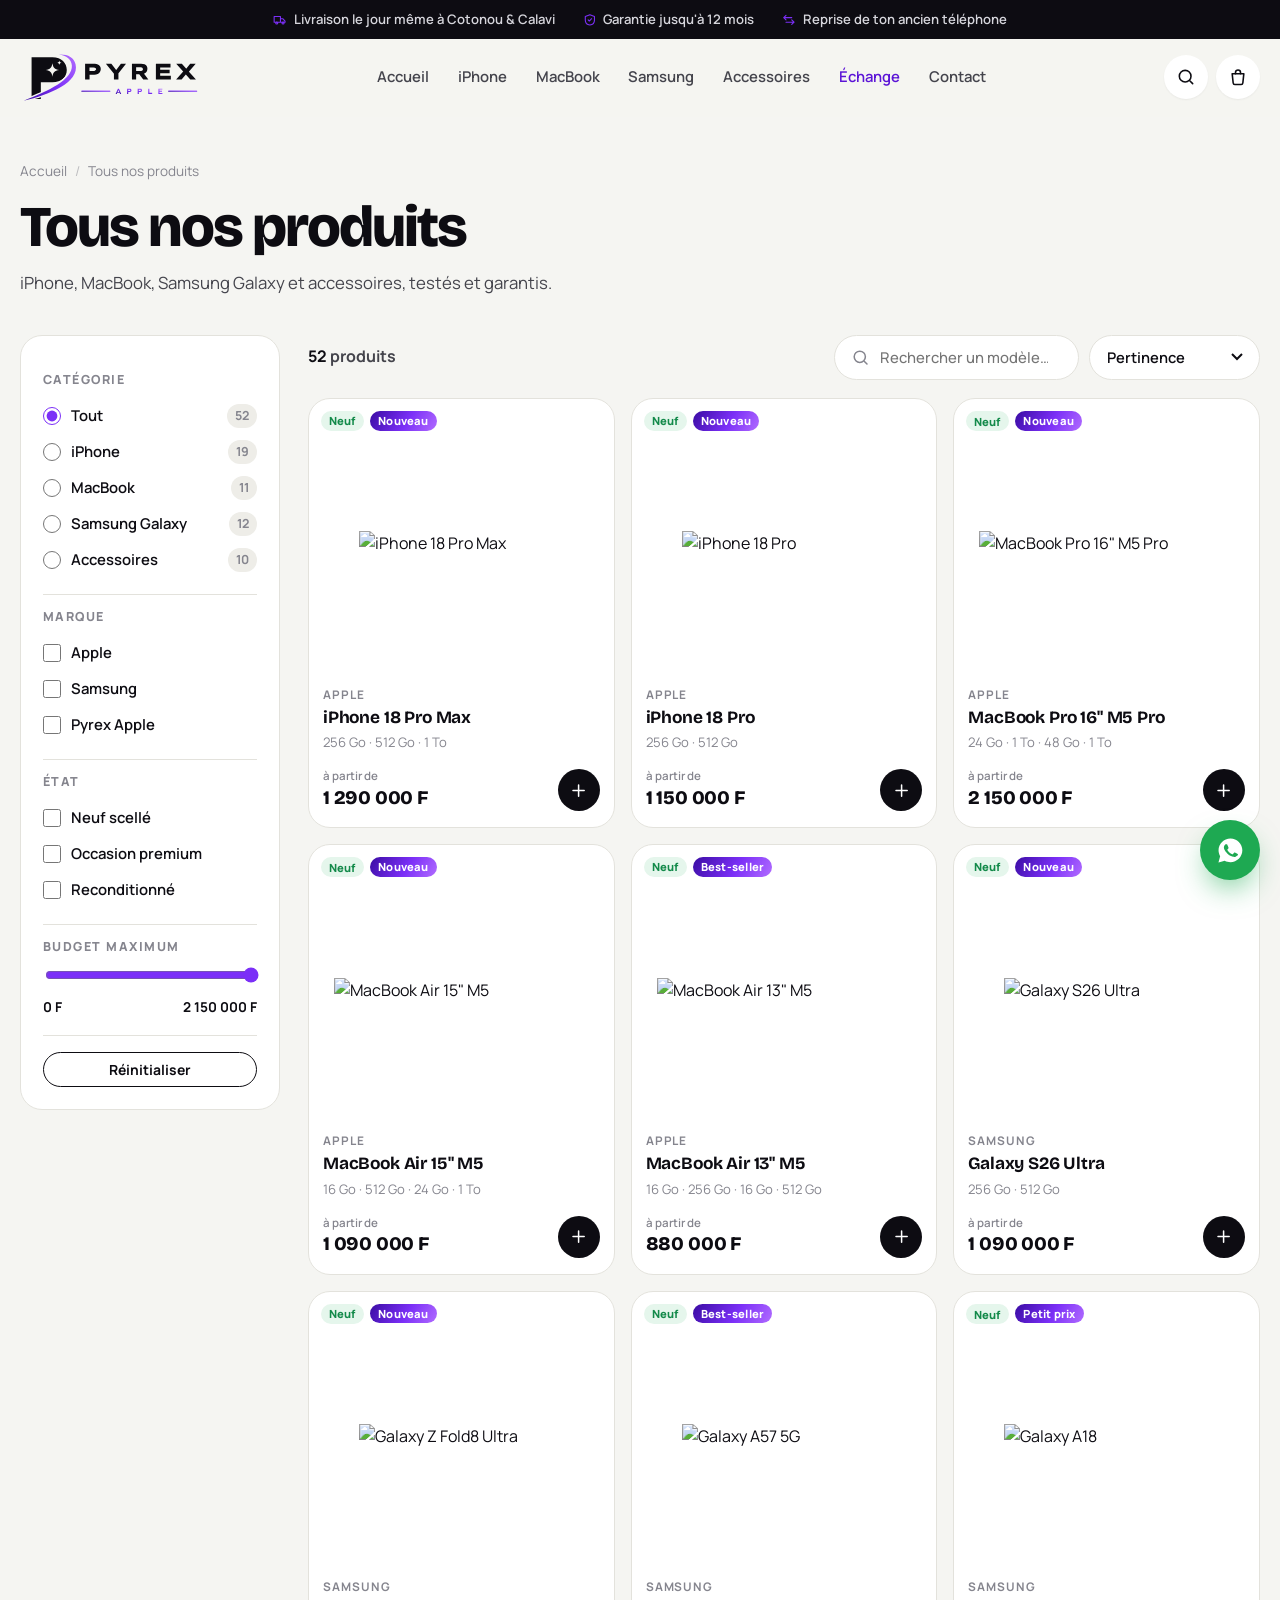
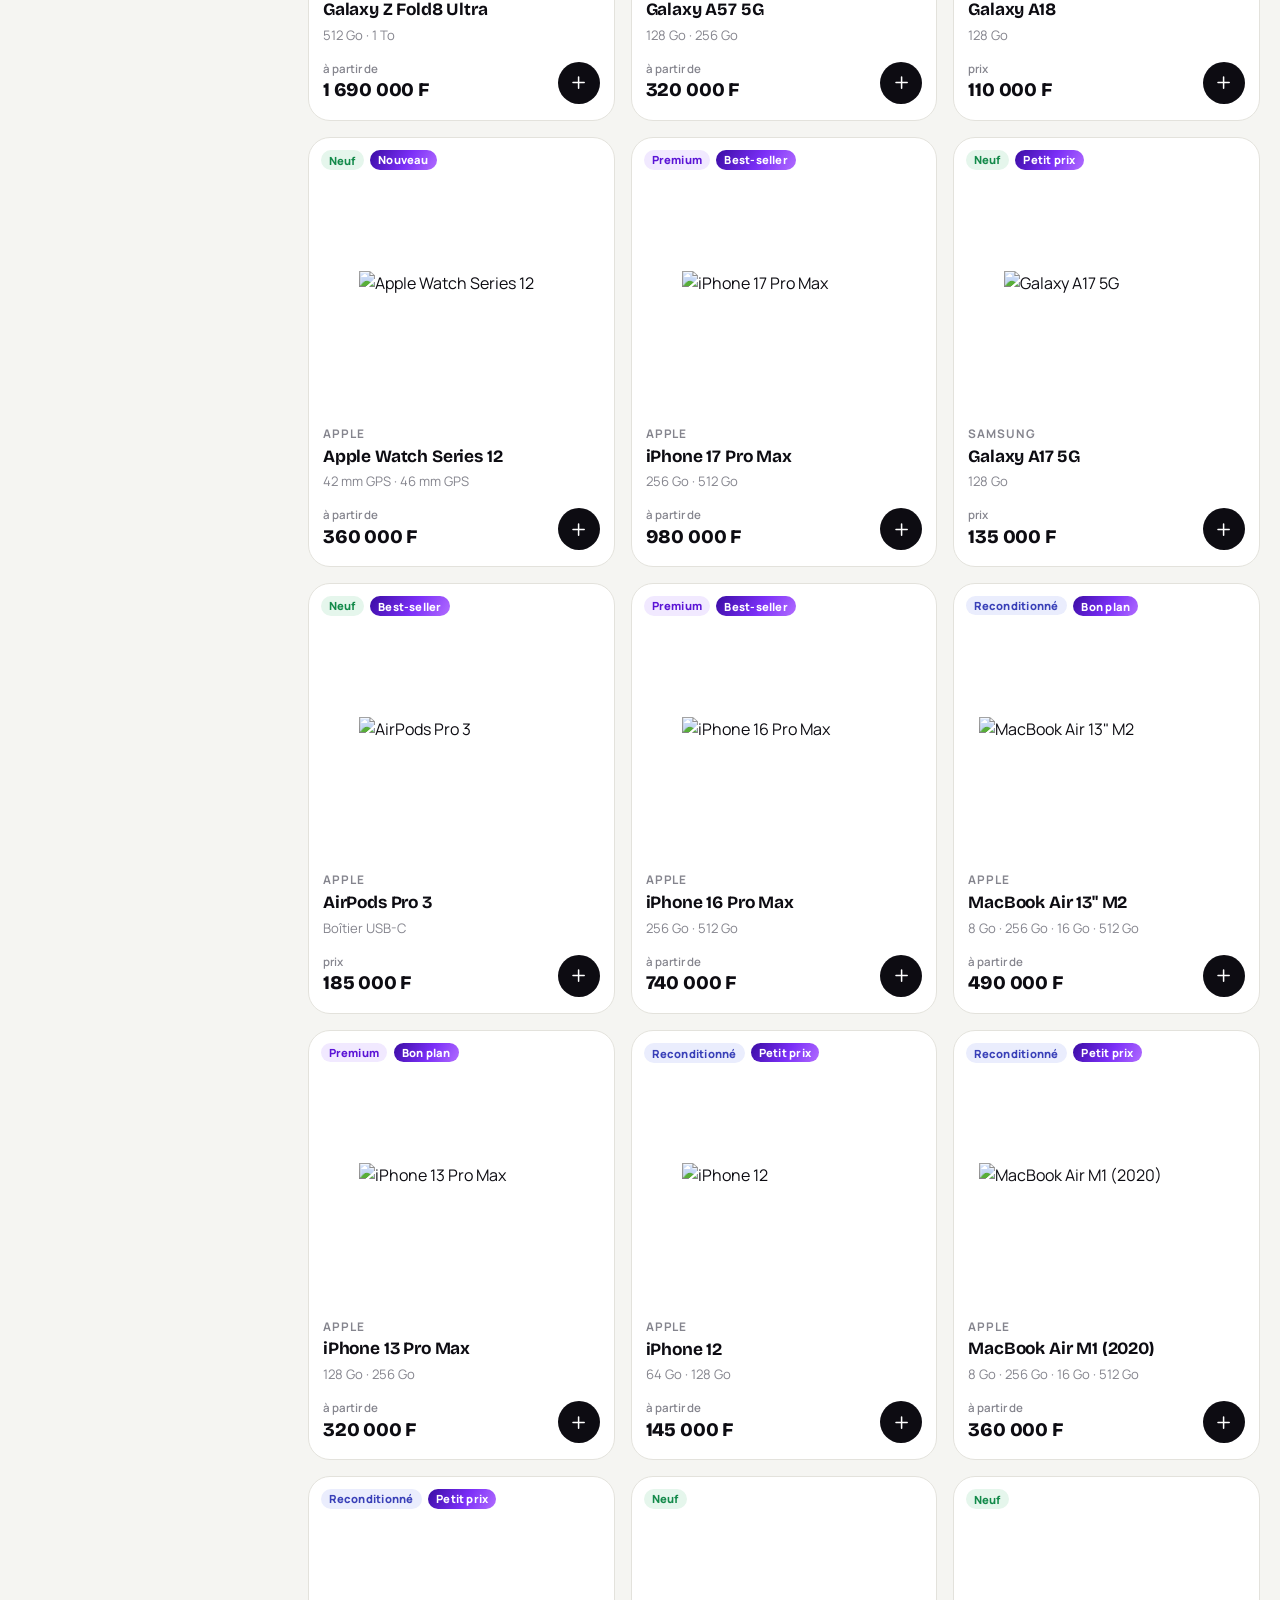
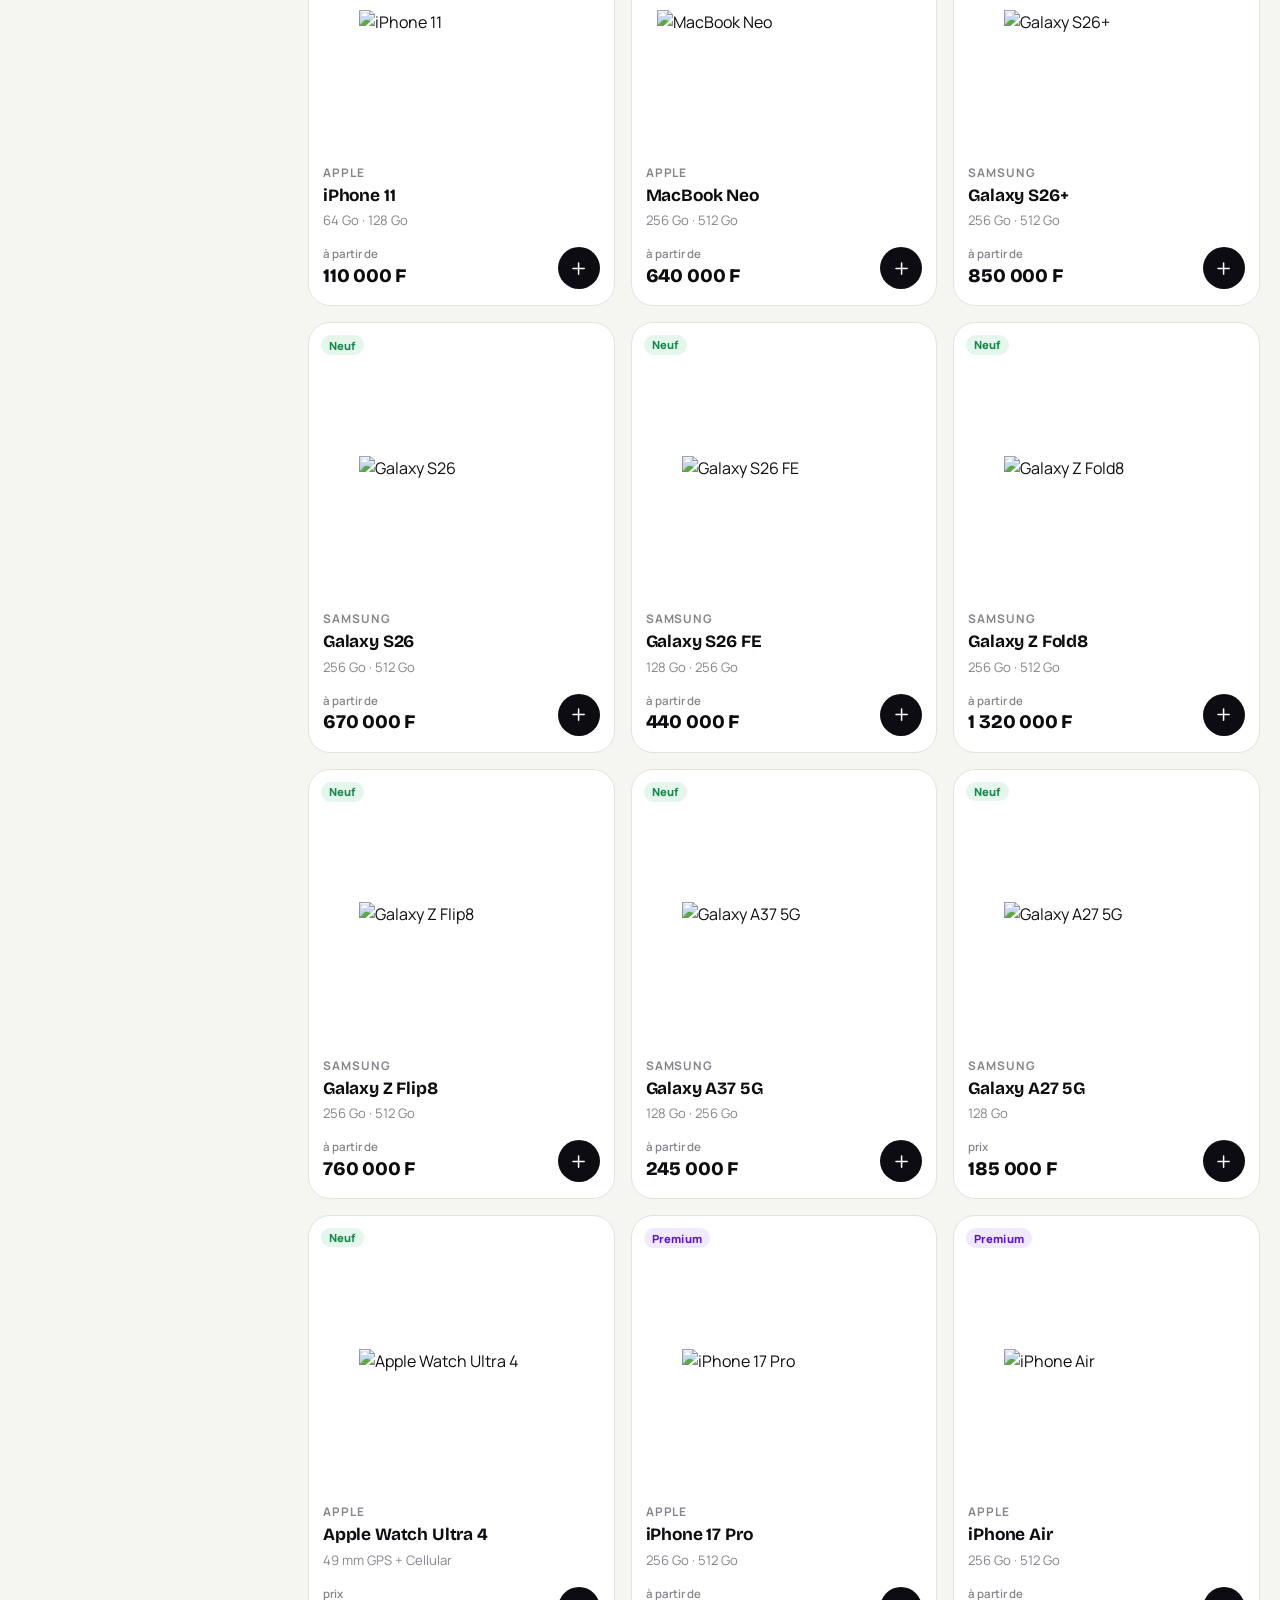
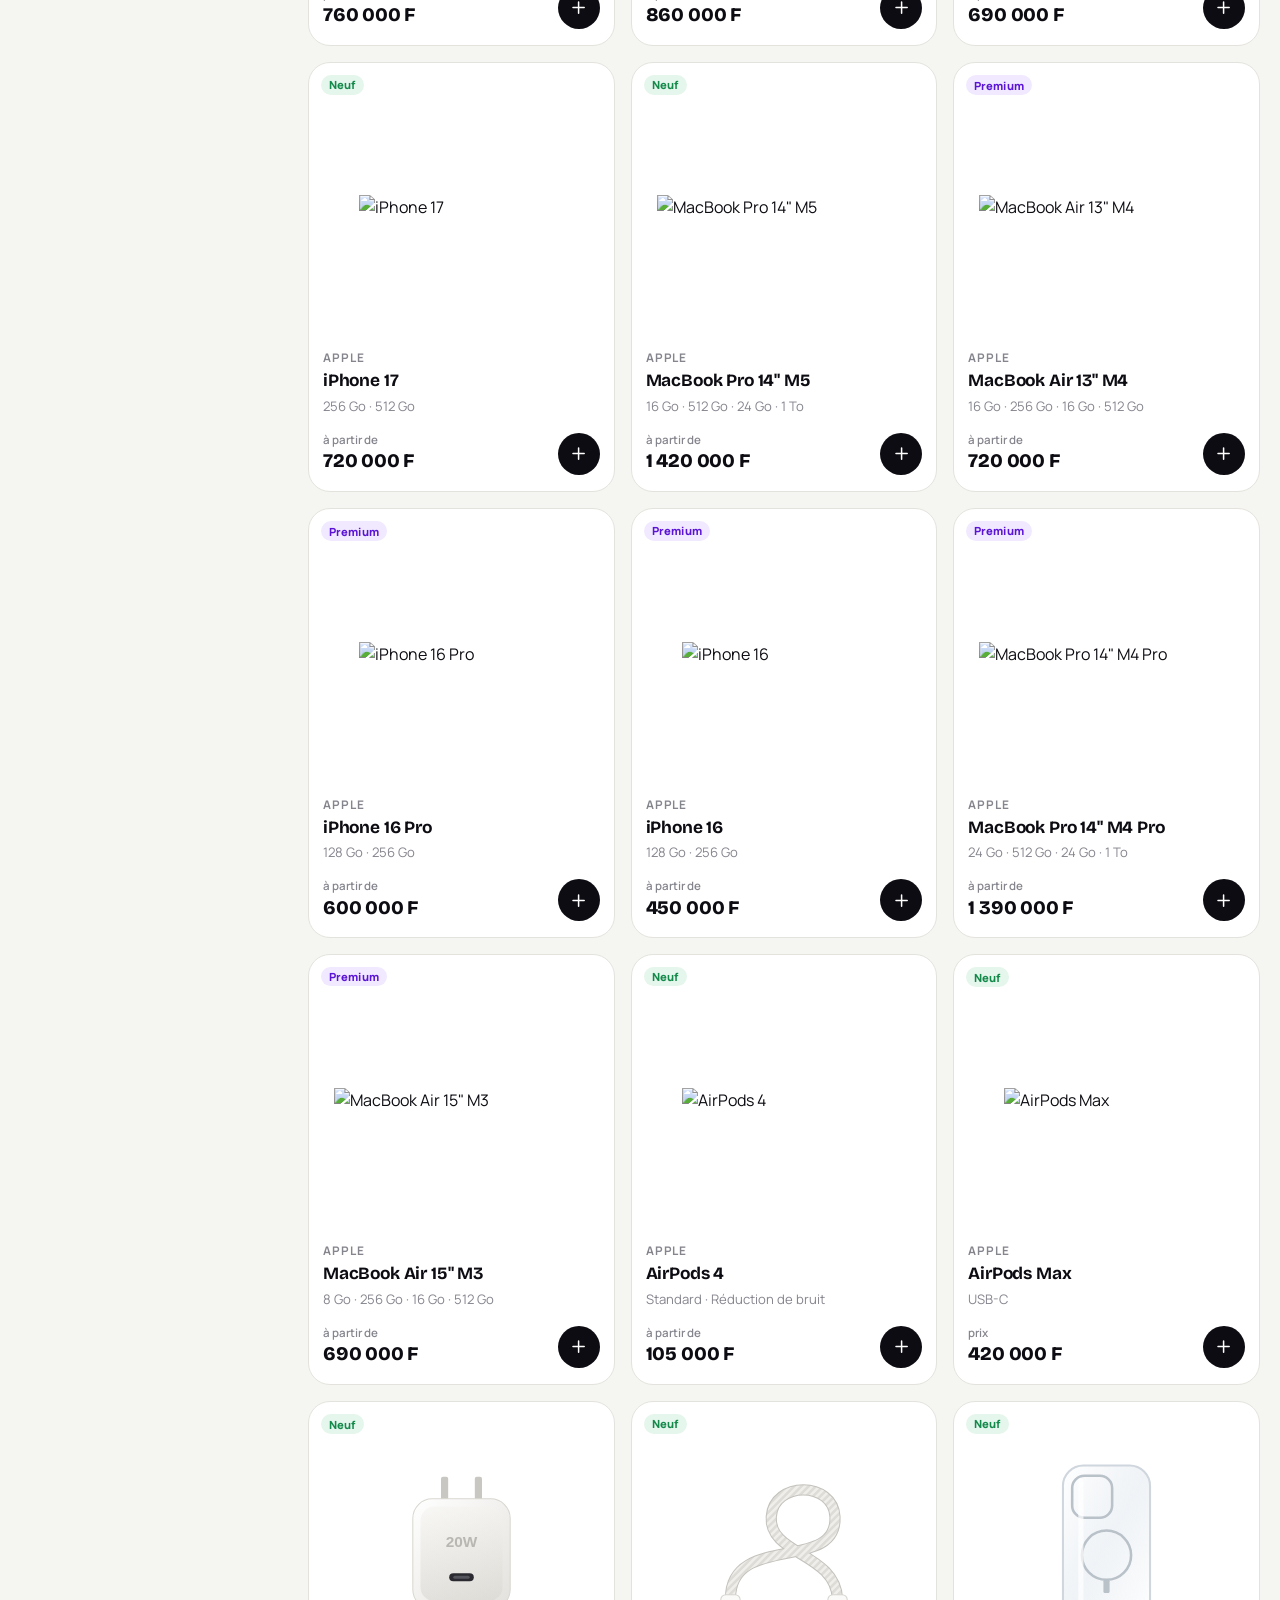
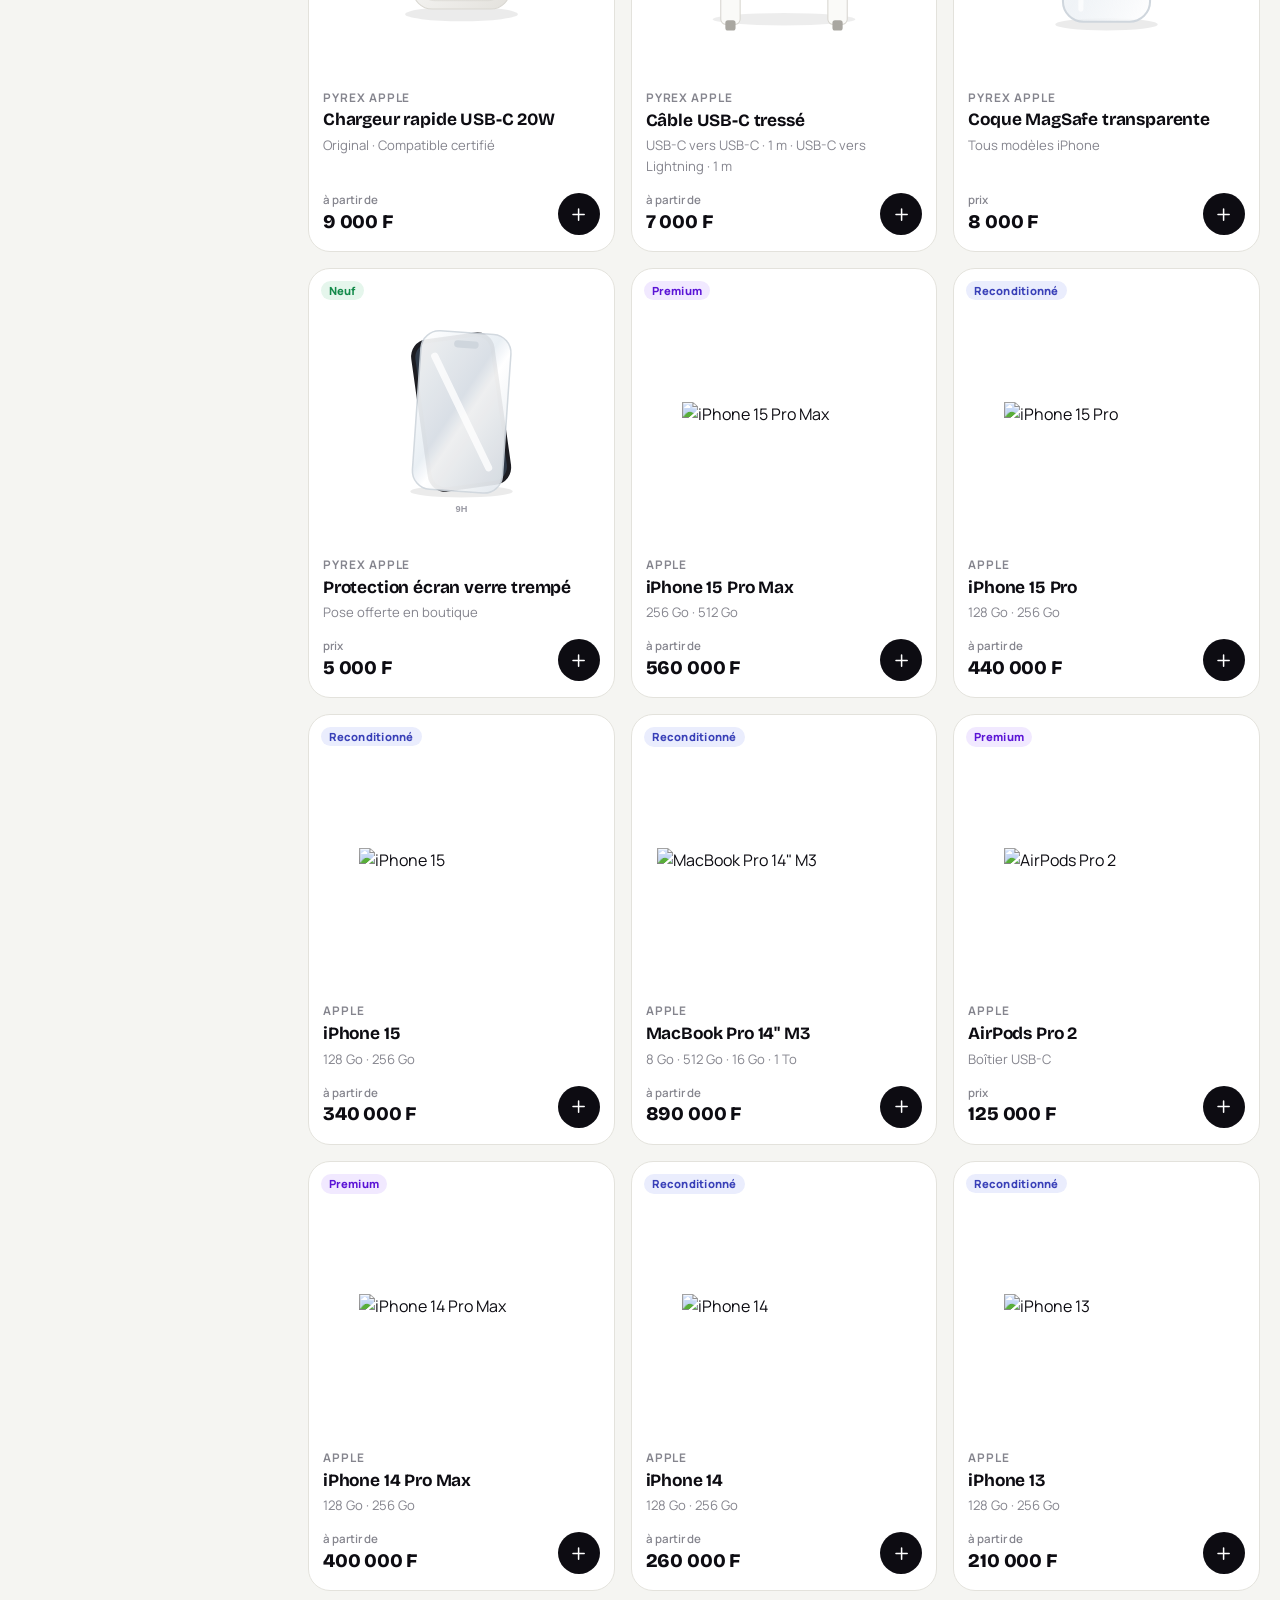
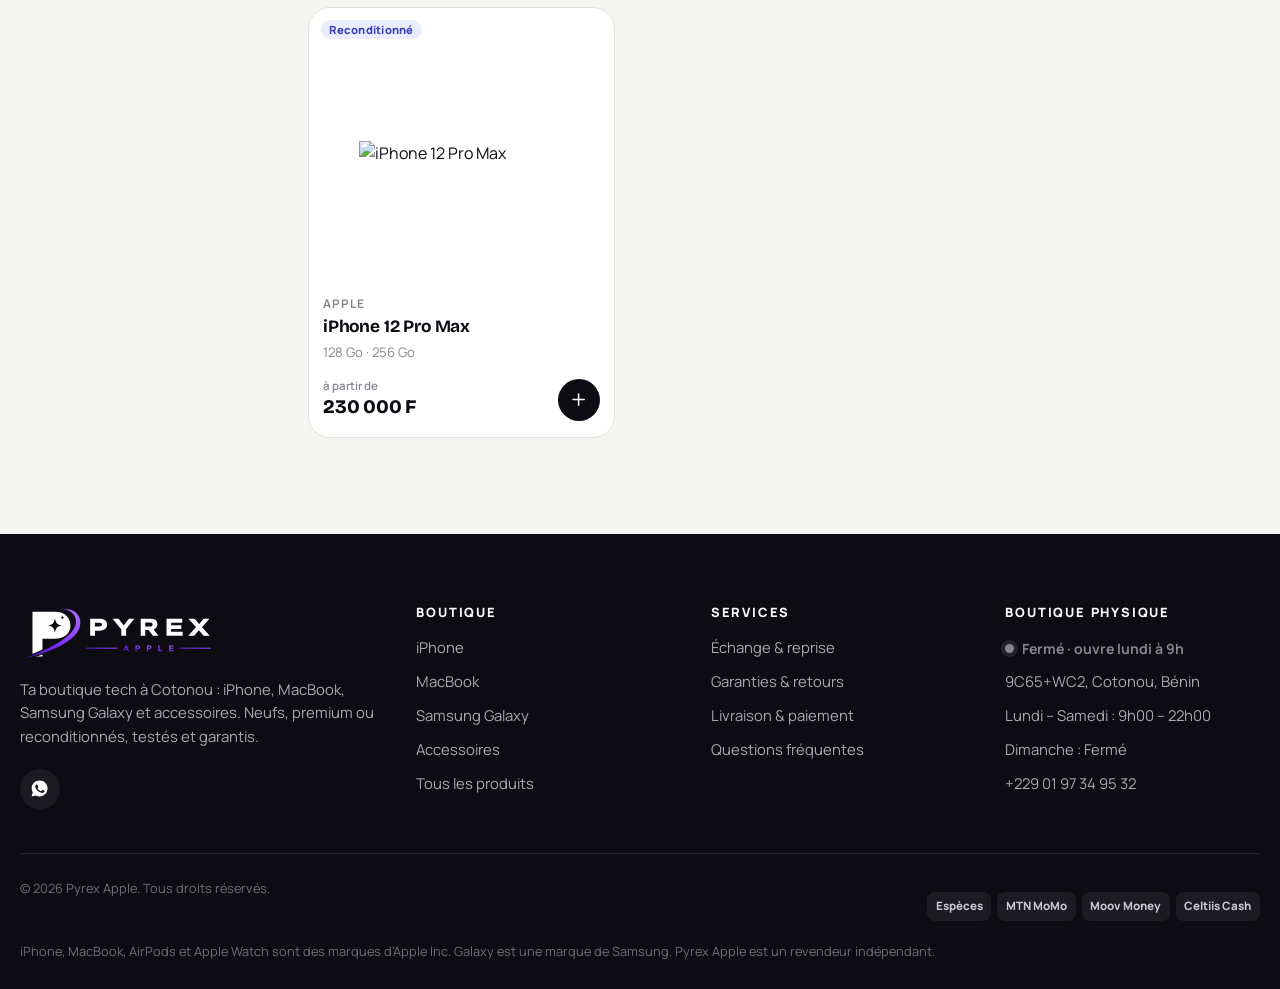
==== boutique.html @ d75cee28 "Boutique Pyrex Apple : site, logo et catalogue" ====
<!DOCTYPE html>
<html lang="fr">
<head>
  <meta charset="UTF-8" />
  <meta name="viewport" content="width=device-width, initial-scale=1.0" />
  <meta name="theme-color" content="#0d0c12" />
  <link rel="icon" href="assets/img/favicon.svg" type="image/svg+xml" />
  <link rel="apple-touch-icon" href="assets/img/apple-touch-icon.png" />
  <link rel="preconnect" href="https://fonts.googleapis.com" />
  <link rel="preconnect" href="https://fonts.gstatic.com" crossorigin />
  <link href="https://fonts.googleapis.com/css2?family=Bricolage+Grotesque:opsz,wght@12..96,600;12..96,700;12..96,800&family=Manrope:wght@400;500;600;700;800&display=swap" rel="stylesheet" />
  <link rel="stylesheet" href="assets/css/style.css" />
  <title>Boutique — Pyrex Apple, Cotonou</title>
  <meta name="description" content="Tous les iPhone, MacBook, Samsung Galaxy et accessoires disponibles chez Pyrex Apple à Cotonou. Prix en FCFA, garantie et livraison le jour même." />
</head>
<body data-page="shop">
  <div id="site-header"></div>

  <main class="container">
    <header class="page-head">
      <nav class="crumbs" aria-label="Fil d'Ariane"><a href="index.html">Accueil</a><span aria-hidden="true">/</span><span id="shopCrumb">Boutique</span></nav>
      <h1 id="shopTitle">Boutique</h1>
      <p id="shopSub"></p>
    </header>

    <div class="shop">
      <aside class="filters" id="filters" aria-label="Filtres">
        <div class="filters__head"><h3>Filtrer</h3><button class="icon-btn" id="filtersClose" aria-label="Fermer les filtres"><svg class="ico" viewBox="0 0 24 24"><use href="#i-close"/></svg></button></div>
        <div class="fgroup"><h4>Catégorie</h4><div id="fCats"></div></div>
        <div class="fgroup"><h4>Marque</h4><div id="fBrands"></div></div>
        <div class="fgroup"><h4>État</h4><div id="fEtats"></div></div>
        <div class="fgroup">
          <h4>Budget maximum</h4>
          <input type="range" id="fPrice" min="0" aria-label="Prix maximum" />
          <div class="range-out"><span>0 F</span><span id="fPriceOut"></span></div>
        </div>
        <div class="fgroup" style="display:grid;gap:8px">
          <button class="btn btn--primary btn--sm filter-toggle" id="filtersApply" type="button">Voir les résultats</button>
          <button class="btn btn--ghost btn--sm" id="fReset" type="button">Réinitialiser</button>
        </div>
      </aside>

      <section>
        <div class="toolbar">
          <span class="toolbar__count" id="shopCount"></span>
          <label class="field-search"><svg class="ico" viewBox="0 0 24 24"><use href="#i-search"/></svg><input type="search" id="shopSearch" placeholder="Rechercher un modèle…" aria-label="Rechercher un modèle"></label>
          <button class="btn btn--ghost btn--sm filter-toggle" id="filterToggle" type="button"><svg class="ico" viewBox="0 0 24 24"><use href="#i-filter"/></svg> Filtres</button>
          <select class="select" id="shopSort" aria-label="Trier">
            <option value="pertinence">Pertinence</option>
            <option value="recent">Plus récents</option>
            <option value="asc">Prix croissant</option>
            <option value="desc">Prix décroissant</option>
          </select>
        </div>
        <div class="grid" id="shopGrid"></div>
        <div class="empty" id="shopEmpty" hidden>
          <h3>Aucun produit ne correspond</h3>
          <p>Ce modèle n'est peut-être pas en ligne, mais on peut le trouver pour toi.</p>
          <a class="btn btn--wa" data-wa="Bonjour Pyrex Apple, je cherche un appareil que je ne trouve pas sur le site :">Demander sur WhatsApp</a>
        </div>
      </section>
    </div>
  </main>

  <div id="site-footer"></div>
  <script src="assets/js/products.js"></script>
  <script src="assets/js/app.js"></script>
</body>
</html>
---- assets/css/style.css ----
/* =============================================================
   PYREX APPLE — Tech Store · Cotonou
   ============================================================= */
:root {
  --bg: #f5f5f2;
  --surface: #ffffff;
  --soft: #eeede8;
  --ink: #0d0c12;
  --ink-2: #44444c;
  --ink-3: #85858e;
  --line: #e3e2dc;
  --accent: #7b2ff7;
  --accent-2: #b16cff;
  --grad: linear-gradient(120deg, #3a0ca3, #7b2ff7 55%, #b16cff);
  --accent-ink: #5b14d6;
  --accent-soft: #f1e9ff;
  --wa: #1ea952;
  --wa-dark: #168a42;
  --ok: #138a4a;
  --radius: 22px;
  --radius-sm: 14px;
  --shadow-sm: 0 1px 2px rgba(11,11,15,.05);
  --shadow: 0 1px 2px rgba(11,11,15,.04), 0 18px 40px -18px rgba(11,11,15,.18);
  --font-display: "Bricolage Grotesque", system-ui, sans-serif;
  --font-body: "Manrope", system-ui, sans-serif;
  --ease: cubic-bezier(.2,.7,.2,1);
  --header-h: 76px;
}

*, *::before, *::after { box-sizing: border-box; }
[hidden] { display: none !important; }
.trade > *, .cart > *, .shop > *, .product > *, .visit > *, .faq > *, .form-grid > * { min-width: 0; }
select { max-width: 100%; }
html { scroll-behavior: smooth; scroll-padding-top: calc(var(--header-h) + 20px); -webkit-text-size-adjust: 100%; }
body {
  margin: 0; font-family: var(--font-body); font-size: 16px; line-height: 1.6;
  color: var(--ink); background: var(--bg); -webkit-font-smoothing: antialiased; overflow-x: hidden;
}
body.no-scroll { overflow: hidden; }
img { max-width: 100%; display: block; }
a { color: inherit; }
button { font: inherit; color: inherit; }
h1, h2, h3, h4 { font-family: var(--font-display); line-height: 1.06; margin: 0; letter-spacing: -.025em; }
h1 { font-weight: 800; }
h2 { font-size: clamp(1.9rem, 3.8vw, 2.9rem); font-weight: 800; }
h3 { font-size: 1.15rem; font-weight: 700; letter-spacing: -.01em; }
p { margin: 0; }
:focus-visible { outline: 2.5px solid var(--accent); outline-offset: 3px; border-radius: 6px; }

.container { width: min(1240px, 100% - 32px); margin-inline: auto; }
.ico { width: 1.2em; height: 1.2em; flex-shrink: 0; }
.sr-only { position: absolute; width: 1px; height: 1px; overflow: hidden; clip: rect(0 0 0 0); white-space: nowrap; }
.muted { color: var(--ink-3); }

/* ---------------- Boutons ---------------- */
.btn {
  display: inline-flex; align-items: center; justify-content: center; gap: .55em;
  padding: .95em 1.45em; border-radius: 999px; border: 1.5px solid transparent;
  font: 700 .95rem/1.1 var(--font-body); text-decoration: none; cursor: pointer; text-align: center;
  transition: transform .2s var(--ease), background .2s, color .2s, border-color .2s, box-shadow .2s;
}
.btn:hover { transform: translateY(-2px); }
.btn:active { transform: none; }
.btn--primary { background: var(--ink); color: #fff; }
.btn--primary:hover { background: var(--accent); box-shadow: 0 12px 26px -10px rgba(123,47,247,.7); }
.btn--accent { background: var(--accent); color: #fff; }
.btn--accent:hover { background: var(--accent-ink); box-shadow: 0 12px 26px -10px rgba(123,47,247,.7); }
.btn--ghost { border-color: var(--ink); background: transparent; }
.btn--ghost:hover { background: var(--ink); color: #fff; }
.btn--light { background: #fff; color: var(--ink); }
.btn--light:hover { background: var(--accent); color: #fff; }
.btn--wa { background: var(--wa); color: #fff; }
.btn--wa:hover { background: var(--wa-dark); box-shadow: 0 12px 26px -10px rgba(30,169,82,.6); }
.btn--sm { padding: .65em 1.05em; font-size: .87rem; }
.btn--lg { padding: 1.1em 1.8em; font-size: 1rem; }
.btn--block { width: 100%; }
.link-arrow { display: inline-flex; align-items: center; gap: .4em; font-weight: 700; text-decoration: none; color: var(--ink); }
.link-arrow .ico { transition: transform .25s var(--ease); }
.link-arrow:hover { color: var(--accent); }
.link-arrow:hover .ico { transform: translateX(4px); }

/* ---------------- Barre d'annonce ---------------- */
.topbar { background: var(--ink); color: #d6d6dc; font-size: .82rem; font-weight: 600; }
.topbar__inner { display: flex; justify-content: center; gap: 28px; padding: 9px 0; }
.topbar span { display: inline-flex; align-items: center; gap: 7px; white-space: nowrap; }
.topbar .ico { color: var(--accent); width: 1.05em; height: 1.05em; }

/* ---------------- Header ---------------- */
.header {
  position: sticky; top: 0; z-index: 80; background: rgba(245,245,242,.86);
  backdrop-filter: saturate(1.6) blur(16px); -webkit-backdrop-filter: saturate(1.6) blur(16px);
  border-bottom: 1px solid transparent; transition: border-color .3s, background .3s;
}
.header.is-scrolled { border-color: var(--line); background: rgba(245,245,242,.94); }
.header__inner { display: flex; align-items: center; gap: 24px; height: var(--header-h); }
.header__logo img { height: 50px; width: auto; }
.nav { display: flex; gap: 2px; margin-inline: auto; }
.nav a {
  padding: .55em .9em; border-radius: 999px; text-decoration: none;
  font-weight: 600; font-size: .93rem; color: var(--ink-2); transition: background .2s, color .2s; white-space: nowrap;
}
.nav a:hover { background: rgba(11,11,15,.06); color: var(--ink); }
.nav a.is-active { color: var(--ink); background: var(--surface); box-shadow: var(--shadow-sm); }
.nav a.nav__cta { color: var(--accent-ink); }
.header__actions { display: flex; align-items: center; gap: 8px; }
.icon-btn {
  position: relative; width: 44px; height: 44px; border-radius: 50%; border: 0; display: grid; place-items: center;
  background: var(--surface); cursor: pointer; text-decoration: none; transition: background .2s, color .2s; box-shadow: var(--shadow-sm);
}
.icon-btn:hover { background: var(--ink); color: #fff; }
.icon-btn .ico { width: 1.25em; height: 1.25em; }
.cart-count {
  position: absolute; top: -3px; right: -3px; min-width: 20px; height: 20px; padding: 0 5px; border-radius: 10px;
  background: var(--accent); color: #fff; font: 800 .72rem/20px var(--font-body); text-align: center;
  transform: scale(0); transition: transform .3s var(--ease);
}
.cart-count.has-items { transform: scale(1); }
.cart-count.bump { animation: bump .4s var(--ease); }
@keyframes bump { 50% { transform: scale(1.35); } }
.burger { display: none; }

/* Recherche */
.searchbar { overflow: hidden; max-height: 0; transition: max-height .35s var(--ease); border-top: 1px solid transparent; }
.searchbar.is-open { max-height: 120px; border-color: var(--line); }
.searchbar form { display: flex; gap: 10px; padding: 14px 0; }
.searchbar input {
  flex: 1; border: 1.5px solid var(--line); border-radius: 999px; padding: .85em 1.3em; font: 500 1rem var(--font-body);
  background: var(--surface); outline: 0;
}
.searchbar input:focus { border-color: var(--ink); }

/* ---------------- Sections ---------------- */
.section { padding: 92px 0; }
.section--tight { padding: 64px 0; }
.section--white { background: var(--surface); }
.section--soft { background: var(--soft); }
.section--dark { background: var(--ink); color: #fff; }
.section__head { display: flex; justify-content: space-between; align-items: flex-end; gap: 24px; margin-bottom: 34px; flex-wrap: wrap; }
.section__sub { color: var(--ink-3); max-width: 32em; margin-top: 12px; }
.kicker {
  display: inline-flex; align-items: center; gap: 8px; font-weight: 800; font-size: .76rem; text-transform: uppercase;
  letter-spacing: .16em; color: var(--accent-ink); margin-bottom: 14px;
}
.kicker::before { content: ""; width: 18px; height: 2px; background: currentColor; border-radius: 2px; }
.section--dark .kicker { color: var(--accent); }

/* ---------------- Hero accueil ---------------- */
.hero { padding: 36px 0 24px; }
.hero__panel {
  position: relative; display: grid; grid-template-columns: 1fr 1.05fr; gap: 20px; align-items: center;
  background: var(--surface); border-radius: 36px; padding: 64px 56px; overflow: hidden; border: 1px solid var(--line);
}
.hero__panel::before {
  content: ""; position: absolute; width: 620px; height: 620px; right: -140px; top: -160px; border-radius: 50%;
  background: radial-gradient(circle, rgba(123,47,247,.16), rgba(123,47,247,0) 65%); pointer-events: none;
}
.hero__badge {
  display: inline-flex; align-items: center; gap: 9px; padding: .45em 1em .45em .5em; border-radius: 999px;
  background: var(--bg); border: 1px solid var(--line); font-size: .84rem; font-weight: 600; color: var(--ink-2);
}
.hero__badge b { background: var(--ink); color: #fff; padding: .25em .7em; border-radius: 999px; font-size: .74rem; letter-spacing: .04em; }
.hero h1 { margin-top: 22px; font-size: clamp(2.5rem, 5.6vw, 4.6rem); letter-spacing: -.04em; }
.hero h1 em { font-style: normal; color: var(--accent); }
.hero__lead { margin-top: 20px; font-size: 1.1rem; color: var(--ink-2); max-width: 31em; }
.hero__actions { display: flex; flex-wrap: wrap; gap: 12px; margin-top: 30px; }
.hero__proof { display: flex; gap: 26px; flex-wrap: wrap; margin-top: 38px; padding-top: 26px; border-top: 1px solid var(--line); }
.hero__proof div { display: flex; align-items: center; gap: 10px; font-size: .9rem; font-weight: 600; color: var(--ink-2); }
.hero__proof .ico { color: var(--accent); width: 1.4em; height: 1.4em; }

.hero__stage { position: relative; height: 470px; }
.hero__stage img { position: absolute; mix-blend-mode: multiply; transition: transform .8s var(--ease); }
.hero__stage .h-mac { width: 78%; left: 0; bottom: 6%; }
.hero__stage .h-iph { width: 34%; right: 6%; bottom: 4%; animation: float 6s ease-in-out infinite; }
.hero__stage .h-sam { width: 44%; right: 24%; top: -2%; mix-blend-mode: normal; animation: float 7s ease-in-out -2s infinite; }
@keyframes float { 50% { transform: translateY(-12px); } }
.hero__tag {
  position: absolute; z-index: 2; background: var(--surface); border-radius: 16px; padding: 12px 16px;
  box-shadow: var(--shadow); font-size: .82rem; font-weight: 600; color: var(--ink-3); line-height: 1.35;
}
.hero__tag strong { display: block; font: 800 1.1rem/1.2 var(--font-display); color: var(--ink); }
.hero__tag--a { left: 2%; top: 8%; }
.hero__tag--b { right: 0; top: 46%; }
.hero__tag--b strong { color: var(--accent-ink); }

/* Logos marques */
.brands { display: flex; justify-content: center; gap: 12px; flex-wrap: wrap; padding: 28px 0 8px; }
.brands span {
  padding: .6em 1.2em; border-radius: 999px; border: 1px solid var(--line); background: var(--surface);
  font-weight: 700; font-size: .88rem; color: var(--ink-2); display: inline-flex; gap: 8px; align-items: center;
}
.brands .ico { color: var(--accent); }

/* ---------------- Catégories ---------------- */
.cats { display: grid; grid-template-columns: repeat(4, 1fr); gap: 16px; }
.cat {
  position: relative; display: flex; flex-direction: column; justify-content: space-between; min-height: 330px;
  background: var(--surface); border-radius: var(--radius); padding: 26px; text-decoration: none; overflow: hidden;
  border: 1px solid var(--line); transition: transform .35s var(--ease), box-shadow .35s var(--ease);
}
.cat:hover { transform: translateY(-6px); box-shadow: var(--shadow); }
.cat h3 { font-size: 1.45rem; }
.cat p { color: var(--ink-3); font-size: .9rem; margin-top: 4px; }
.cat__img { position: absolute; left: 50%; bottom: 58px; transform: translateX(-50%); width: 72%; mix-blend-mode: multiply; transition: transform .5s var(--ease); }
.cat:hover .cat__img { transform: translateX(-50%) scale(1.06); }
.cat__img--wide { width: 92%; bottom: 70px; }
.cat__go { position: relative; display: flex; justify-content: space-between; align-items: center; font-weight: 700; font-size: .9rem; }
.cat__go span:last-child {
  width: 40px; height: 40px; border-radius: 50%; background: var(--ink); color: #fff; display: grid; place-items: center;
  transition: background .25s, transform .35s var(--ease);
}
.cat:hover .cat__go span:last-child { background: var(--accent); transform: rotate(-45deg); }

/* ---------------- Cartes produit ---------------- */
.grid { display: grid; grid-template-columns: repeat(auto-fill, minmax(232px, 1fr)); gap: 16px; }
.grid--4 { grid-template-columns: repeat(4, 1fr); }
.pcard {
  position: relative; display: flex; flex-direction: column; background: var(--surface); border-radius: var(--radius);
  border: 1px solid var(--line); padding: 14px 14px 16px; text-decoration: none; overflow: hidden;
  transition: transform .3s var(--ease), box-shadow .3s var(--ease), border-color .3s;
  animation: cardIn .5s var(--ease) both;
}
@keyframes cardIn { from { opacity: 0; transform: translateY(12px); } }
.pcard:hover { transform: translateY(-5px); box-shadow: var(--shadow); border-color: transparent; }
.pcard__media { position: relative; aspect-ratio: 1 / .95; display: grid; place-items: center; border-radius: var(--radius-sm); background: #fff; overflow: hidden; }
.pcard__media img { width: 74%; max-height: 88%; object-fit: contain; mix-blend-mode: multiply; transition: transform .5s var(--ease); }
.pcard__media img.is-wide { width: 92%; }
.pcard:hover .pcard__media img { transform: scale(1.06); }
.pcard__tags { position: absolute; top: 12px; left: 12px; display: flex; gap: 6px; flex-wrap: wrap; z-index: 1; }
.pcard__brand { font-size: .74rem; font-weight: 700; color: var(--ink-3); text-transform: uppercase; letter-spacing: .08em; margin-top: 10px; }
.pcard__name { font: 700 1.08rem/1.25 var(--font-display); margin-top: 2px; }
.pcard__meta { font-size: .82rem; color: var(--ink-3); margin-top: 4px; }
.pcard__foot { display: flex; align-items: flex-end; justify-content: space-between; gap: 8px; margin-top: auto; padding-top: 14px; }
.pcard__price small { display: block; font-size: .72rem; color: var(--ink-3); font-weight: 600; }
.pcard__price strong { font: 800 1.2rem/1.1 var(--font-display); letter-spacing: -.01em; }
.pcard__add {
  width: 42px; height: 42px; border-radius: 50%; border: 0; display: grid; place-items: center; cursor: pointer;
  background: var(--ink); color: #fff; transition: background .2s, transform .3s var(--ease); flex-shrink: 0;
}
.pcard__add:hover { background: var(--accent); transform: scale(1.08); }
.pcard__add.is-done { background: var(--ok); }

.badge {
  display: inline-flex; align-items: center; padding: .38em .72em; border-radius: 999px;
  font: 800 .7rem/1 var(--font-body); letter-spacing: .02em; background: var(--soft); color: var(--ink-2); white-space: nowrap;
}
.badge--neuf { background: #e5f6ec; color: var(--ok); }
.badge--premium { background: var(--accent-soft); color: var(--accent-ink); }
.badge--reco { background: #eaedfd; color: #3940b8; }
.badge--hot { background: var(--ink); color: #fff; }

/* Carrousel horizontal */
.rail { display: grid; grid-auto-flow: column; grid-auto-columns: minmax(250px, 1fr); gap: 16px; overflow-x: auto; scroll-snap-type: x mandatory; padding-bottom: 8px; scrollbar-width: none; }
.rail::-webkit-scrollbar { display: none; }
.rail > * { scroll-snap-align: start; }
.rail-nav { display: flex; gap: 8px; }

/* ---------------- Bannière échange ---------------- */
.trade-banner {
  position: relative; display: grid; grid-template-columns: 1.1fr .9fr; gap: 40px; align-items: center;
  background: var(--ink); color: #fff; border-radius: 36px; padding: 64px 56px; overflow: hidden;
}
.trade-banner::after {
  content: ""; position: absolute; right: -120px; bottom: -200px; width: 560px; height: 560px; border-radius: 50%;
  background: radial-gradient(circle, rgba(123,47,247,.45), rgba(123,47,247,0) 65%);
}
.trade-banner h2 { font-size: clamp(2rem, 4.2vw, 3.2rem); }
.trade-banner p { color: #b9b9c2; margin-top: 16px; font-size: 1.05rem; max-width: 30em; }
.trade-banner .btn { margin-top: 28px; }
.trade-flow { position: relative; z-index: 1; display: grid; gap: 12px; }
.trade-flow__item {
  display: flex; align-items: center; gap: 16px; background: rgba(255,255,255,.06); border: 1px solid rgba(255,255,255,.1);
  border-radius: 18px; padding: 14px 18px; backdrop-filter: blur(6px);
}
.trade-flow__item img { width: 54px; height: 54px; object-fit: contain; background: #fff; border-radius: 12px; padding: 4px; }
.trade-flow__item small { display: block; color: #9a9aa4; font-size: .78rem; font-weight: 600; }
.trade-flow__item strong { font-family: var(--font-display); font-size: 1.08rem; }
.trade-flow__item em { margin-left: auto; font-style: normal; font: 800 1.1rem var(--font-display); color: var(--accent); white-space: nowrap; }
.trade-flow__arrow { text-align: center; color: var(--accent); font-size: 1.3rem; line-height: 1; }

/* ---------------- Engagements ---------------- */
.perks { display: grid; grid-template-columns: repeat(4, 1fr); gap: 16px; }
.perk { background: var(--surface); border: 1px solid var(--line); border-radius: var(--radius); padding: 28px 24px; }
.perk__ico { width: 54px; height: 54px; border-radius: 16px; display: grid; place-items: center; background: var(--accent-soft); color: var(--accent); margin-bottom: 18px; }
.perk__ico .ico { width: 1.5em; height: 1.5em; }
.perk p { color: var(--ink-2); font-size: .93rem; margin-top: 8px; }

/* Étapes */
.steps { display: grid; grid-template-columns: repeat(3, 1fr); gap: 16px; counter-reset: s; }
.step { position: relative; padding: 30px 26px; border-radius: var(--radius); background: rgba(255,255,255,.05); border: 1px solid rgba(255,255,255,.1); }
.step::before {
  counter-increment: s; content: "0" counter(s); display: block; font: 800 2.6rem/1 var(--font-display);
  color: var(--accent); margin-bottom: 18px; letter-spacing: -.04em;
}
.step p { color: #a8a8b2; margin-top: 8px; font-size: .94rem; }

/* ---------------- FAQ ---------------- */
.faq { display: grid; grid-template-columns: .8fr 1.2fr; gap: 56px; align-items: start; }
.accordion { display: grid; gap: 10px; }
.accordion details { background: var(--surface); border-radius: 18px; border: 1px solid var(--line); padding: 0 22px; transition: box-shadow .3s; }
.accordion details[open] { box-shadow: var(--shadow); border-color: transparent; }
.accordion summary {
  list-style: none; cursor: pointer; padding: 20px 0; font-weight: 700; font-size: 1rem;
  display: flex; justify-content: space-between; gap: 16px; align-items: center;
}
.accordion summary::-webkit-details-marker { display: none; }
.accordion summary::after { content: "+"; font: 400 1.7rem/1 var(--font-display); color: var(--accent); transition: transform .3s var(--ease); flex-shrink: 0; }
.accordion details[open] summary::after { transform: rotate(45deg); }
.accordion details p { padding-bottom: 20px; color: var(--ink-2); }

/* ---------------- Bloc contact ---------------- */
.visit { display: grid; grid-template-columns: 1fr 1.25fr; gap: 16px; }
.visit__card { background: var(--surface); border: 1px solid var(--line); border-radius: 28px; padding: 36px; display: flex; flex-direction: column; }
.info-list { list-style: none; padding: 0; margin: 26px 0; display: grid; gap: 18px; }
.info-list li { display: flex; gap: 14px; }
.info-list .ico { color: var(--accent); margin-top: 2px; width: 1.35em; height: 1.35em; }
.info-list small { display: block; font-size: .8rem; color: var(--ink-3); font-weight: 600; }
.info-list strong, .info-list a { font-weight: 700; font-size: 1.02rem; text-decoration: none; }
.hours { width: 100%; border-collapse: collapse; font-size: .95rem; }
.hours td { padding: 4px 0; }
.hours td:last-child { text-align: right; font-weight: 700; }
.visit__actions { display: flex; gap: 10px; flex-wrap: wrap; margin-top: auto; }
.visit__map { border-radius: 28px; overflow: hidden; min-height: 400px; border: 1px solid var(--line); background: #e9e7e1; }
.visit__map iframe { width: 100%; height: 100%; min-height: 400px; border: 0; display: block; }
.status { display: inline-flex; align-items: center; gap: 8px; font-weight: 700; font-size: .88rem; }
.status::before { content: ""; width: 9px; height: 9px; border-radius: 50%; background: var(--wa); box-shadow: 0 0 0 4px rgba(30,169,82,.18); }
.status.is-closed { color: var(--ink-3); }
.status.is-closed::before { background: var(--ink-3); box-shadow: 0 0 0 4px rgba(133,133,142,.18); }

/* ---------------- Page header (pages internes) ---------------- */
.page-head { padding: 44px 0 10px; }
.crumbs { display: flex; gap: 8px; flex-wrap: wrap; font-size: .85rem; color: var(--ink-3); margin-bottom: 14px; }
.crumbs a { text-decoration: none; }
.crumbs a:hover { color: var(--ink); }
.crumbs span[aria-hidden] { opacity: .5; }
.page-head h1 { font-size: clamp(2.2rem, 4.6vw, 3.6rem); letter-spacing: -.035em; }
.page-head p { color: var(--ink-2); margin-top: 12px; max-width: 40em; font-size: 1.05rem; }

/* ---------------- Boutique ---------------- */
.shop { display: grid; grid-template-columns: 260px 1fr; gap: 28px; align-items: start; padding: 28px 0 96px; }
.filters { position: sticky; top: calc(var(--header-h) + 16px); background: var(--surface); border: 1px solid var(--line); border-radius: var(--radius); padding: 22px; }
.filters__head { display: none; }
.fgroup { padding: 16px 0; border-bottom: 1px solid var(--line); }
.fgroup:first-of-type { padding-top: 0; }
.fgroup:last-of-type { border-bottom: 0; padding-bottom: 0; }
.fgroup h4 { font: 800 .78rem/1 var(--font-body); text-transform: uppercase; letter-spacing: .12em; color: var(--ink-3); margin-bottom: 12px; }
.opt { display: flex; align-items: center; gap: 10px; padding: 6px 0; cursor: pointer; font-weight: 600; font-size: .93rem; }
.opt input { width: 18px; height: 18px; accent-color: var(--accent); margin: 0; }
.opt em { margin-left: auto; font-style: normal; font-size: .78rem; color: var(--ink-3); font-weight: 700; background: var(--soft); padding: 2px 8px; border-radius: 999px; }
.range-out { display: flex; justify-content: space-between; font-size: .85rem; font-weight: 700; margin-top: 6px; }
input[type="range"] { width: 100%; accent-color: var(--accent); }
.toolbar { display: flex; gap: 10px; align-items: center; flex-wrap: wrap; margin-bottom: 18px; }
.toolbar__count { font-weight: 700; color: var(--ink-2); margin-right: auto; }
.toolbar__count b { color: var(--ink); }
.field-search {
  display: flex; align-items: center; gap: 10px; background: var(--surface); border: 1.5px solid var(--line);
  border-radius: 999px; padding: 0 16px; color: var(--ink-3); min-width: 240px; transition: border-color .2s;
}
.field-search:focus-within { border-color: var(--ink); }
.field-search input { border: 0; outline: 0; background: none; font: 500 .93rem var(--font-body); padding: .78em 0; width: 100%; color: var(--ink); }
.select {
  appearance: none; -webkit-appearance: none;
  background: var(--surface) url("data:image/svg+xml,%3Csvg xmlns='http://www.w3.org/2000/svg' width='12' height='8'%3E%3Cpath d='M1 1l5 5 5-5' fill='none' stroke='%230d0c12' stroke-width='2'/%3E%3C/svg%3E") no-repeat right 16px center;
  border: 1.5px solid var(--line); border-radius: 999px; padding: .78em 2.6em .78em 1.15em;
  font: 600 .92rem var(--font-body); color: var(--ink); cursor: pointer; max-width: 100%;
}
.select:focus { outline: 0; border-color: var(--ink); }
.filter-toggle { display: none; }
.empty { text-align: center; padding: 64px 20px; background: var(--surface); border-radius: var(--radius); border: 1px dashed var(--line); }
.empty h3 { margin-bottom: 8px; }
.empty p { color: var(--ink-3); margin-bottom: 18px; }
.chipbar { display: flex; gap: 8px; flex-wrap: wrap; margin-bottom: 16px; }
.chip {
  border: 1.5px solid var(--line); background: var(--surface); color: var(--ink-2); padding: .5em 1em; border-radius: 999px;
  font: 700 .86rem/1 var(--font-body); cursor: pointer; transition: all .2s; text-decoration: none;
}
.chip:hover { border-color: var(--ink); color: var(--ink); }
.chip.is-active { background: var(--ink); color: #fff; border-color: var(--ink); }

/* ---------------- Fiche produit ---------------- */
.product { display: grid; grid-template-columns: 1.08fr .92fr; gap: 48px; align-items: start; padding: 24px 0 72px; }
.gallery { position: sticky; top: calc(var(--header-h) + 16px); }
.gallery__stage {
  position: relative; background: #fff; border-radius: 32px; border: 1px solid var(--line); aspect-ratio: 1 / .9;
  display: grid; place-items: center; overflow: hidden; cursor: zoom-in;
}
.gallery__stage img { width: 62%; max-height: 82%; object-fit: contain; mix-blend-mode: multiply; transition: transform .4s var(--ease); }
.gallery__stage img.is-wide { width: 86%; }
.gallery__stage.is-zoom img { transform: scale(1.7); }
.gallery__tags { position: absolute; top: 18px; left: 18px; display: flex; gap: 8px; }
.gallery__note { display: flex; align-items: center; gap: 8px; font-size: .82rem; color: var(--ink-3); margin-top: 12px; justify-content: center; }
.pinfo__brand { font-size: .8rem; font-weight: 800; color: var(--ink-3); letter-spacing: .12em; text-transform: uppercase; }
.pinfo h1 { font-size: clamp(2.1rem, 4vw, 3.1rem); letter-spacing: -.035em; margin-top: 8px; }
.pinfo__etat { margin-top: 16px; display: flex; gap: 12px; align-items: flex-start; padding: 14px 16px; background: var(--surface); border: 1px solid var(--line); border-radius: 16px; }
.pinfo__etat p { font-size: .9rem; color: var(--ink-2); }
.pinfo__etat strong { display: block; color: var(--ink); }
.pinfo__label { font-weight: 800; font-size: .85rem; margin: 24px 0 10px; display: flex; justify-content: space-between; }
.pinfo__label span { color: var(--ink-3); font-weight: 600; }
.variants { display: grid; grid-template-columns: repeat(auto-fill, minmax(140px, 1fr)); gap: 8px; }
.variant {
  border: 1.5px solid var(--line); background: var(--surface); border-radius: 14px; padding: 12px 14px; cursor: pointer;
  text-align: left; transition: all .2s;
}
.variant strong { display: block; font-size: .95rem; }
.variant small { color: var(--ink-3); font-weight: 600; }
.variant:hover { border-color: var(--ink-3); }
.variant.is-active { border-color: var(--ink); box-shadow: inset 0 0 0 1px var(--ink); }
.pinfo__price { display: flex; align-items: baseline; gap: 14px; margin-top: 26px; flex-wrap: wrap; }
.pinfo__price strong { font: 800 2.4rem/1 var(--font-display); letter-spacing: -.03em; }
.pinfo__price span { color: var(--ink-3); font-size: .88rem; font-weight: 600; }
.pinfo__stock { display: inline-flex; align-items: center; gap: 8px; color: var(--ok); font-weight: 700; font-size: .88rem; margin-top: 10px; }
.pinfo__stock::before { content: ""; width: 8px; height: 8px; border-radius: 50%; background: currentColor; }
.buy { display: grid; grid-template-columns: auto 1fr; gap: 10px; margin-top: 22px; }
.qty { display: inline-flex; align-items: center; border: 1.5px solid var(--line); border-radius: 999px; background: var(--surface); }
.qty button { width: 42px; height: 48px; border: 0; background: none; font-size: 1.2rem; cursor: pointer; font-weight: 700; }
.qty output { min-width: 28px; text-align: center; font-weight: 800; }
.buy .btn--wa, .buy .btn--ghost { grid-column: 1 / -1; }
.assure { list-style: none; padding: 0; margin: 26px 0 0; display: grid; grid-template-columns: 1fr 1fr; gap: 10px; }
.assure li { display: flex; gap: 10px; align-items: center; font-size: .86rem; font-weight: 600; background: var(--surface); border: 1px solid var(--line); border-radius: 14px; padding: 12px; }
.assure .ico { color: var(--accent); width: 1.35em; height: 1.35em; }
.tabs { margin-top: 32px; border-top: 1px solid var(--line); }
.tabs__nav { display: flex; gap: 6px; padding-top: 18px; flex-wrap: wrap; }
.tabs__nav button { border: 0; background: none; padding: .6em 1em; border-radius: 999px; font-weight: 700; font-size: .9rem; cursor: pointer; color: var(--ink-3); }
.tabs__nav button.is-active { background: var(--ink); color: #fff; }
.tabs__panel { padding: 18px 2px 0; color: var(--ink-2); font-size: .95rem; }
.tabs__panel p + p { margin-top: 10px; }
.spec-table { width: 100%; border-collapse: collapse; }
.spec-table th, .spec-table td { text-align: left; padding: 12px 0; border-bottom: 1px solid var(--line); font-size: .93rem; vertical-align: top; }
.spec-table th { color: var(--ink-3); font-weight: 600; width: 42%; }
.spec-table td { font-weight: 700; color: var(--ink); }

/* ---------------- Panier ---------------- */
.cart { display: grid; grid-template-columns: 1.4fr 1fr; gap: 28px; align-items: start; padding: 24px 0 96px; }
.card-box { background: var(--surface); border: 1px solid var(--line); border-radius: var(--radius); padding: 26px; }
.card-box + .card-box { margin-top: 16px; }
.card-box h2 { font-size: 1.3rem; letter-spacing: -.02em; margin-bottom: 16px; display: flex; align-items: center; gap: 10px; }
.card-box h2 span { width: 28px; height: 28px; border-radius: 50%; background: var(--ink); color: #fff; font: 800 .85rem/28px var(--font-body); text-align: center; }
.line { display: grid; grid-template-columns: 84px 1fr auto; gap: 16px; align-items: center; padding: 16px 0; border-bottom: 1px solid var(--line); }
.line:first-child { padding-top: 0; }
.line:last-child { border-bottom: 0; padding-bottom: 0; }
.line__img { width: 84px; height: 84px; border-radius: 14px; background: #fff; border: 1px solid var(--line); display: grid; place-items: center; overflow: hidden; }
.line__img img { width: 78%; height: 78%; object-fit: contain; mix-blend-mode: multiply; }
.line__name { font: 700 1.02rem/1.25 var(--font-display); text-decoration: none; }
.line__meta { font-size: .83rem; color: var(--ink-3); margin-top: 2px; }
.line__ctrl { display: flex; align-items: center; gap: 12px; margin-top: 10px; }
.line .qty button { width: 34px; height: 36px; font-size: 1rem; }
.line__rm { border: 0; background: none; color: var(--ink-3); font-weight: 700; font-size: .82rem; cursor: pointer; text-decoration: underline; }
.line__rm:hover { color: var(--accent-ink); }
.line__price { font: 800 1.08rem var(--font-display); white-space: nowrap; text-align: right; }
.delivery { display: grid; gap: 8px; }
.radio-card { display: flex; align-items: center; gap: 12px; padding: 14px 16px; border: 1.5px solid var(--line); border-radius: 14px; cursor: pointer; transition: border-color .2s; }
.radio-card:has(input:checked) { border-color: var(--ink); box-shadow: inset 0 0 0 1px var(--ink); }
.radio-card input { accent-color: var(--accent); width: 18px; height: 18px; margin: 0; }
.radio-card div { flex: 1; }
.radio-card strong { display: block; font-size: .95rem; }
.radio-card small { color: var(--ink-3); font-weight: 600; }
.radio-card em { font-style: normal; font-weight: 800; white-space: nowrap; }
.form-grid { display: grid; grid-template-columns: 1fr 1fr; gap: 12px; }
.field { display: grid; gap: 7px; min-width: 0; border: 0; padding: 0; margin: 0; }
.field--full { grid-column: 1 / -1; }
.field > span, .field legend { font-weight: 700; font-size: .87rem; padding: 0; display: flex; justify-content: space-between; gap: 8px; }
.field > span em { font-style: normal; color: var(--ink-3); font-weight: 600; }
.input, .field textarea {
  width: 100%; border: 1.5px solid var(--line); border-radius: 14px; padding: .85em 1em; background: var(--surface);
  font: 500 .95rem var(--font-body); color: var(--ink); outline: 0; transition: border-color .2s;
}
.input:focus, .field textarea:focus { border-color: var(--ink); }
.field textarea { resize: vertical; min-height: 84px; }
.field .select { border-radius: 14px; width: 100%; }
.input.is-error { border-color: #d63a2f; }
.summary { position: sticky; top: calc(var(--header-h) + 16px); }
.summary__row { display: flex; justify-content: space-between; padding: 8px 0; font-size: .95rem; color: var(--ink-2); }
.summary__row strong { color: var(--ink); }
.summary__total { display: flex; justify-content: space-between; align-items: baseline; padding: 16px 0; margin-top: 8px; border-top: 1px solid var(--line); }
.summary__total strong { font: 800 1.8rem var(--font-display); letter-spacing: -.02em; }
.summary .btn { margin-top: 8px; }
.summary__note { font-size: .8rem; color: var(--ink-3); margin-top: 14px; text-align: center; }
.pay { display: flex; gap: 6px; flex-wrap: wrap; justify-content: center; margin-top: 14px; }
.pay span { font-size: .72rem; font-weight: 800; padding: .45em .75em; border-radius: 8px; background: var(--soft); color: var(--ink-2); }

/* ---------------- Tiroir panier ---------------- */
.drawer { position: fixed; inset: 0; z-index: 120; pointer-events: none; }
.drawer__bg { position: absolute; inset: 0; background: rgba(11,11,15,.45); opacity: 0; transition: opacity .3s; backdrop-filter: blur(2px); }
.drawer__panel {
  position: absolute; right: 0; top: 0; bottom: 0; width: min(430px, 100%); background: var(--bg);
  display: flex; flex-direction: column; transform: translateX(100%); transition: transform .4s var(--ease);
}
.drawer.is-open { pointer-events: auto; }
.drawer.is-open .drawer__bg { opacity: 1; }
.drawer.is-open .drawer__panel { transform: none; }
.drawer__head { display: flex; justify-content: space-between; align-items: center; padding: 22px 24px; border-bottom: 1px solid var(--line); }
.drawer__head h3 { font-size: 1.35rem; }
.drawer__body { flex: 1; overflow-y: auto; padding: 18px 24px; }
.drawer__foot { padding: 20px 24px 24px; border-top: 1px solid var(--line); background: var(--surface); display: grid; gap: 10px; }
.drawer__total { display: flex; justify-content: space-between; align-items: baseline; font-weight: 700; }
.drawer__total strong { font: 800 1.5rem var(--font-display); }
.drawer .line { grid-template-columns: 64px 1fr auto; }
.drawer .line__img { width: 64px; height: 64px; }
.drawer__empty { text-align: center; padding: 48px 10px; color: var(--ink-3); }
.drawer__empty .ico { width: 3rem; height: 3rem; color: var(--line); margin: 0 auto 12px; }

/* Toast */
.toast {
  position: fixed; left: 50%; bottom: 26px; z-index: 140; transform: translate(-50%, 140%);
  display: flex; align-items: center; gap: 12px; background: var(--ink); color: #fff; padding: 12px 14px 12px 18px;
  border-radius: 999px; box-shadow: var(--shadow); font-weight: 600; font-size: .92rem; transition: transform .45s var(--ease);
  max-width: calc(100% - 32px);
}
.toast { visibility: hidden; transform: translate(-50%, calc(100% + 60px)); }
.toast.is-on { transform: translate(-50%, 0); visibility: visible; }
.toast button:hover { background: var(--accent-ink); }
.btn--accent, .badge--hot { background-image: var(--grad); }
.toast .ico { color: #5fe08e; }
.toast button { border: 0; background: var(--accent); color: #fff; font-weight: 800; padding: .5em 1em; border-radius: 999px; cursor: pointer; white-space: nowrap; }

/* ---------------- Échange ---------------- */
.trade { display: grid; grid-template-columns: 1.15fr .85fr; gap: 28px; align-items: start; padding: 24px 0 96px; }
.tabs-pill { display: inline-flex; background: var(--soft); border-radius: 999px; padding: 5px; gap: 4px; margin-bottom: 22px; flex-wrap: wrap; }
.tabs-pill button { border: 0; background: none; padding: .65em 1.2em; border-radius: 999px; font-weight: 800; font-size: .9rem; cursor: pointer; color: var(--ink-2); }
.tabs-pill button.is-active { background: var(--surface); color: var(--ink); box-shadow: var(--shadow-sm); }
.seg { display: grid; grid-template-columns: repeat(3, 1fr); gap: 8px; }
.seg label { cursor: pointer; }
.seg input { position: absolute; opacity: 0; pointer-events: none; }
.seg span {
  display: flex; flex-direction: column; align-items: center; text-align: center; gap: 2px;
  padding: 12px 8px; border-radius: 14px; border: 1.5px solid var(--line); font-weight: 800; font-size: .92rem; transition: all .2s;
}
.seg span small { font-weight: 600; color: var(--ink-3); font-size: .76rem; }
.seg input:checked + span { border-color: var(--ink); background: var(--ink); color: #fff; }
.seg input:checked + span small { color: #b9b9c2; }
.seg input:focus-visible + span { outline: 2.5px solid var(--accent); outline-offset: 2px; }
.checks { display: grid; gap: 10px; }
.check { display: flex; gap: 12px; align-items: center; cursor: pointer; font-size: .93rem; font-weight: 600; }
.check input { width: 20px; height: 20px; accent-color: var(--accent); margin: 0; flex-shrink: 0; }
output { color: var(--accent-ink); font-family: var(--font-display); font-weight: 800; }
.est {
  background: var(--ink); color: #fff; border-radius: 28px; padding: 30px; position: sticky; top: calc(var(--header-h) + 16px); overflow: hidden;
}
.est::after { content: ""; position: absolute; width: 360px; height: 360px; right: -140px; top: -160px; border-radius: 50%; background: radial-gradient(circle, rgba(123,47,247,.45), transparent 65%); pointer-events: none; }
.est > * { position: relative; z-index: 1; }
.est__k { display: block; font-size: .8rem; color: #9a9aa4; font-weight: 700; text-transform: uppercase; letter-spacing: .1em; }
.est__v { display: block; font: 800 2.1rem/1.15 var(--font-display); margin-top: 6px; letter-spacing: -.02em; }
.est__v--sm { font-size: 1.5rem; color: var(--accent); }
.est hr { border: 0; border-top: 1px solid rgba(255,255,255,.12); margin: 22px 0; }
.est ul { list-style: none; padding: 0; margin: 18px 0 22px; display: grid; gap: 8px; font-size: .88rem; color: #c4c4cc; }
.est ul li { display: flex; gap: 10px; }
.est ul .ico { color: var(--accent); width: 1.1em; height: 1.1em; margin-top: 3px; }
.est small { display: block; color: #85858e; font-size: .78rem; margin-top: 14px; }
.est.is-bump .est__v { animation: pop .35s var(--ease); }
@keyframes pop { 50% { transform: scale(1.04); } }

/* ---------------- Footer ---------------- */
.footer { background: var(--ink); color: #a8a8b2; padding: 72px 0 28px; margin-top: 0; }
.footer__top { display: grid; grid-template-columns: 1.4fr repeat(3, 1fr); gap: 40px; padding-bottom: 44px; border-bottom: 1px solid #23232a; }
.footer__brand img { height: 54px; width: auto; margin-bottom: 18px; }
.footer__brand p { max-width: 24em; font-size: .93rem; }
.footer h4 { color: #fff; font: 800 .8rem/1 var(--font-body); text-transform: uppercase; letter-spacing: .14em; margin-bottom: 18px; }
.footer ul { list-style: none; padding: 0; margin: 0; display: grid; gap: 10px; font-size: .93rem; }
.footer a { text-decoration: none; transition: color .2s; }
.footer a:hover { color: #fff; }
.footer__social { display: flex; gap: 8px; margin-top: 20px; }
.footer__social a { width: 40px; height: 40px; border-radius: 50%; background: #1b1b21; display: grid; place-items: center; color: #fff; }
.footer__social a:hover { background: var(--accent); }
.footer__bottom { display: flex; justify-content: space-between; gap: 20px; flex-wrap: wrap; padding-top: 24px; font-size: .8rem; color: #6f6f79; }
.footer .pay span { background: #1b1b21; color: #c4c4cc; }

/* Bouton WhatsApp flottant */
.fab {
  position: fixed; right: 20px; bottom: 20px; z-index: 90; width: 60px; height: 60px; border-radius: 50%;
  display: grid; place-items: center; background: var(--wa); color: #fff; box-shadow: 0 14px 30px -8px rgba(30,169,82,.65);
  transition: transform .3s var(--ease);
}
.fab .ico { width: 1.8rem; height: 1.8rem; }
.fab:hover { transform: scale(1.08) rotate(-6deg); }

/* Apparition */
.reveal { opacity: 0; transform: translateY(22px); transition: opacity .7s var(--ease), transform .7s var(--ease); }
.reveal.is-in { opacity: 1; transform: none; }

/* ---------------- Responsive ---------------- */
@media (max-width: 1120px) {
  .nav a { padding: .55em .65em; font-size: .9rem; }
  .cats { grid-template-columns: repeat(2, 1fr); }
  .grid--4 { grid-template-columns: repeat(3, 1fr); }
  .perks { grid-template-columns: repeat(2, 1fr); }
  .footer__top { grid-template-columns: 1fr 1fr; }
}
@media (max-width: 980px) {
  :root { --header-h: 68px; }
  .topbar__inner span:not(:first-child) { display: none; }
  .header__logo img { height: 42px; }
  .nav {
    position: fixed; inset: var(--header-h) 0 auto 0; flex-direction: column; gap: 2px; margin: 0;
    background: var(--bg); padding: 12px 16px 22px; border-bottom: 1px solid var(--line); box-shadow: var(--shadow);
    transform: translateY(-130%); transition: transform .4s var(--ease); z-index: -1;
  }
  .nav.is-open { transform: none; }
  .nav a { padding: 14px 14px; font-size: 1.05rem; border-radius: 14px; }
  .header__actions { margin-left: auto; }
  .burger { display: grid; gap: 6px; place-content: center; }
  .burger span { width: 18px; height: 2px; background: currentColor; border-radius: 2px; transition: transform .3s; }
  .burger[aria-expanded="true"] span:first-child { transform: translateY(4px) rotate(45deg); }
  .burger[aria-expanded="true"] span:last-child { transform: translateY(-4px) rotate(-45deg); }
  .hero__panel { grid-template-columns: 1fr; padding: 40px 28px 28px; }
  .hero__stage { height: 380px; }
  .trade-banner { grid-template-columns: 1fr; padding: 44px 28px; }
  .steps { grid-template-columns: 1fr; }
  .faq, .visit { grid-template-columns: 1fr; gap: 28px; }
  .shop { grid-template-columns: 1fr; }
  .filters {
    position: fixed; inset: 0 0 0 auto; width: min(360px, 92%); z-index: 130; border-radius: 0; overflow-y: auto;
    transform: translateX(105%); transition: transform .4s var(--ease); top: 0;
  }
  .filters.is-open { transform: none; box-shadow: var(--shadow); }
  .filters__head { display: flex; justify-content: space-between; align-items: center; margin-bottom: 14px; }
  .filter-toggle { display: inline-flex; }
  .product { grid-template-columns: 1fr; gap: 28px; }
  .gallery { position: static; }
  .cart, .trade { grid-template-columns: 1fr; }
  .summary { position: static; }
  .est { position: relative; top: auto; }
}
@media (max-width: 640px) {
  .section { padding: 68px 0; }
  .topbar { font-size: .76rem; }
  .hero { padding-top: 16px; }
  .hero__panel { border-radius: 28px; padding: 30px 20px 20px; }
  .hero__stage { height: 300px; }
  .hero__tag { padding: 9px 12px; font-size: .74rem; }
  .hero__tag strong { font-size: .95rem; }
  .hero__proof { gap: 14px; }
  .brands { flex-wrap: nowrap; overflow-x: auto; justify-content: flex-start; scrollbar-width: none; margin-inline: -16px; padding-inline: 16px; }
  .brands::-webkit-scrollbar { display: none; }
  .brands span { flex-shrink: 0; }
  .hero__badge { font-size: .78rem; }
  .cats { grid-template-columns: 1fr 1fr; gap: 10px; }
  .cat { min-height: 230px; padding: 16px; }
  .cat h3 { font-size: 1.08rem; }
  .cat p { display: none; }
  .cat__img { bottom: 50px; }
  .cat__img--wide { bottom: 62px; }
  .cat__go span:first-child { font-size: .8rem; }
  .cat__go span:last-child { width: 34px; height: 34px; }
  .grid, .grid--4 { grid-template-columns: repeat(2, 1fr); gap: 10px; }
  .pcard { padding: 10px 10px 12px; border-radius: 18px; }
  .pcard__name { font-size: .96rem; }
  .pcard__meta { display: none; }
  .pcard__price strong { font-size: 1rem; }
  .pcard__add { width: 36px; height: 36px; }
  .pcard__tags .badge:not(:first-child) { display: none; }
  .rail { grid-auto-columns: 72%; }
  .trade-banner { border-radius: 28px; padding: 36px 20px; }
  .perks { grid-template-columns: 1fr; }
  .visit__card { padding: 26px 20px; }
  .toolbar .field-search { min-width: 0; flex: 1 1 100%; order: 3; }
  .toolbar .select { flex: 1; }
  .form-grid { grid-template-columns: 1fr; }
  .card-box { padding: 20px 16px; }
  .line { grid-template-columns: 64px 1fr; }
  .line__img { width: 64px; height: 64px; }
  .line__price { grid-column: 2; text-align: left; }
  .assure { grid-template-columns: 1fr; }
  .footer__top { grid-template-columns: 1fr; gap: 30px; }
  .est { padding: 24px 20px; border-radius: 22px; }
  .seg span { font-size: .84rem; }
}
@media (prefers-reduced-motion: reduce) {
  *, *::before, *::after { animation: none !important; transition: none !important; scroll-behavior: auto !important; }
  .reveal { opacity: 1; transform: none; }
}
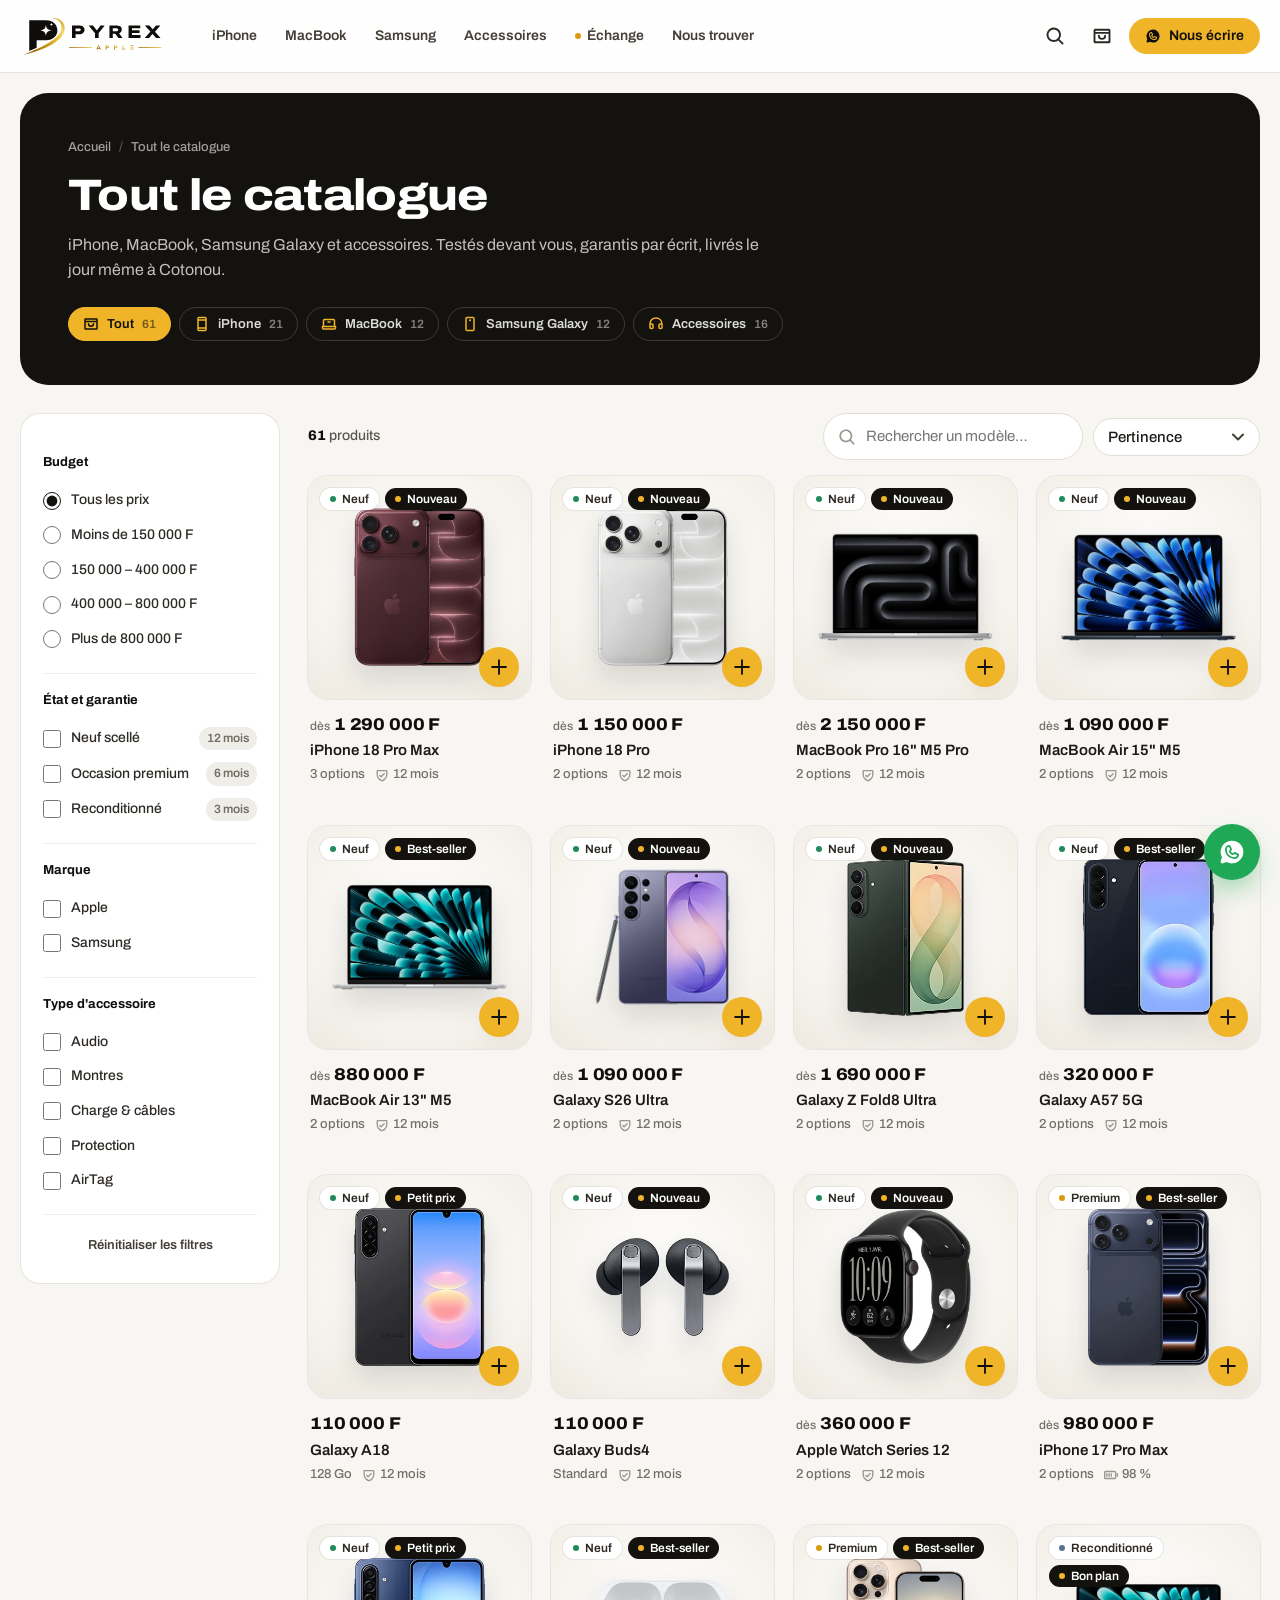
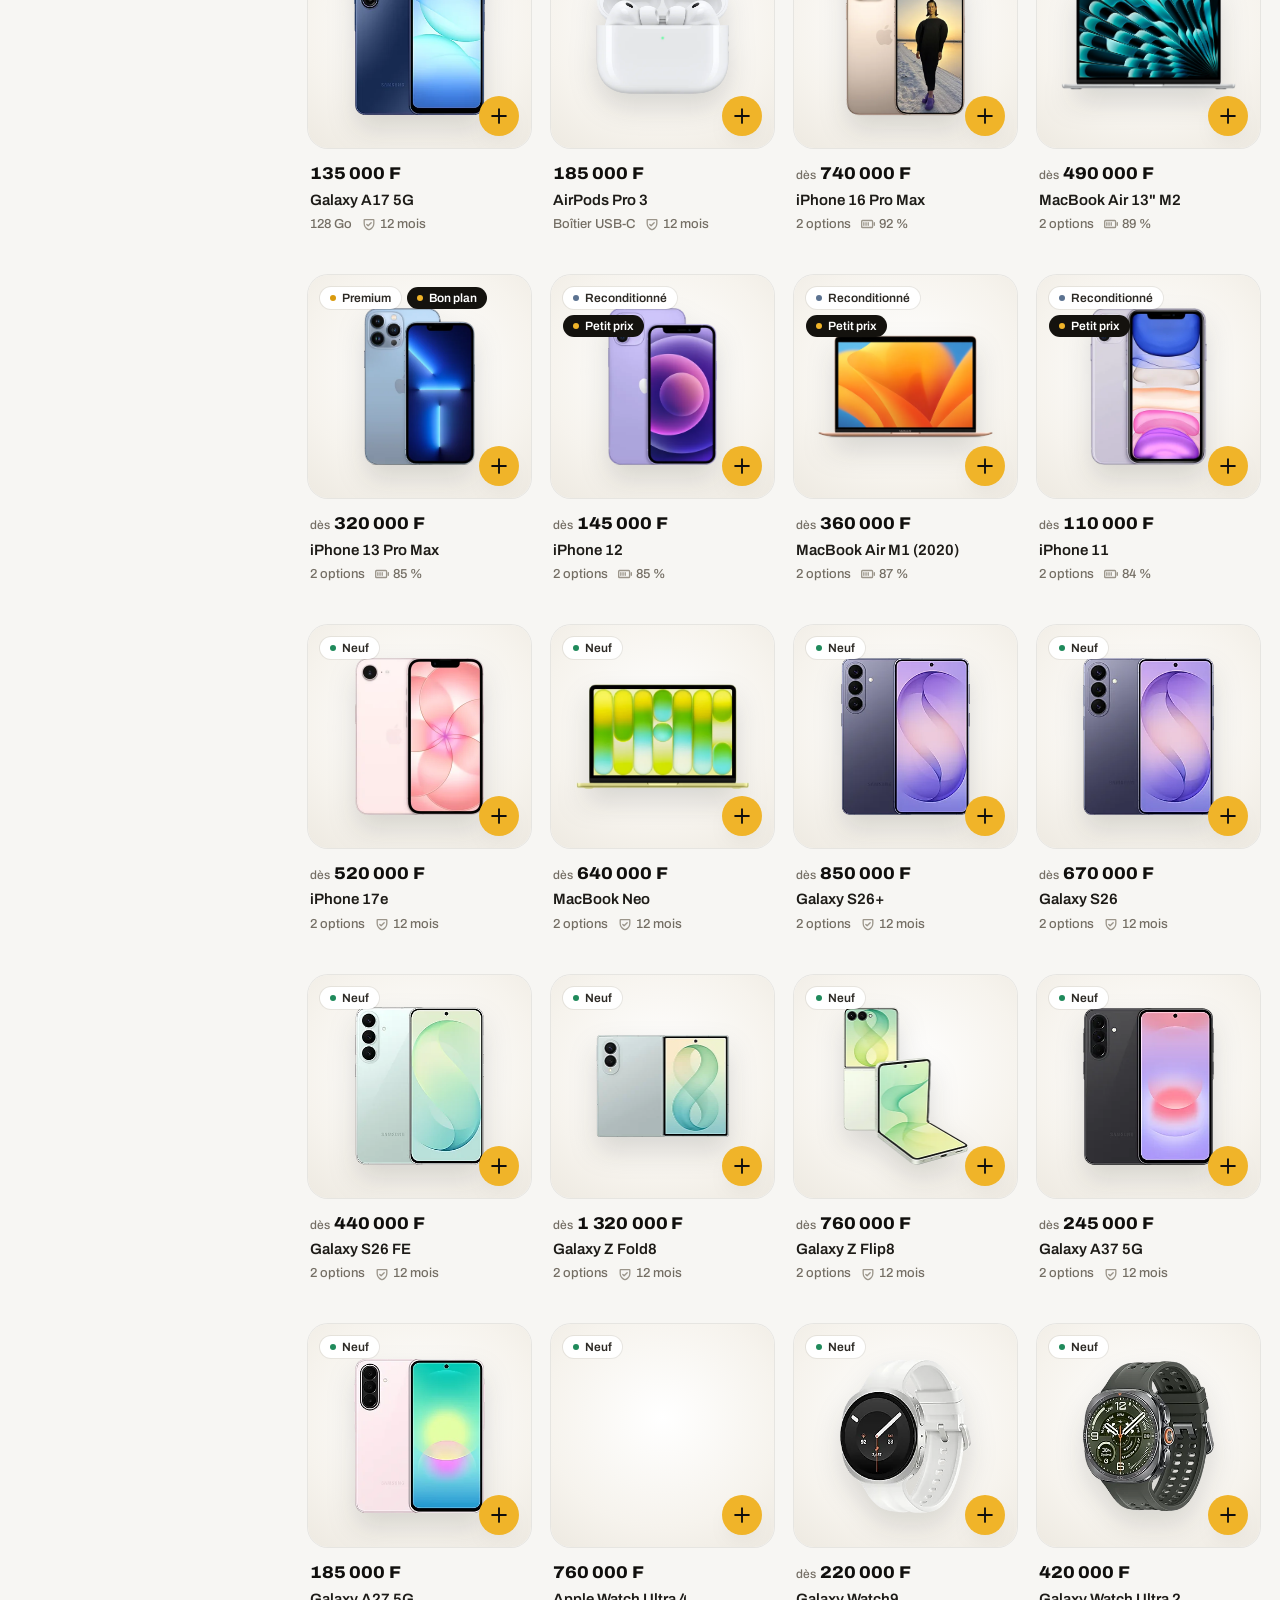
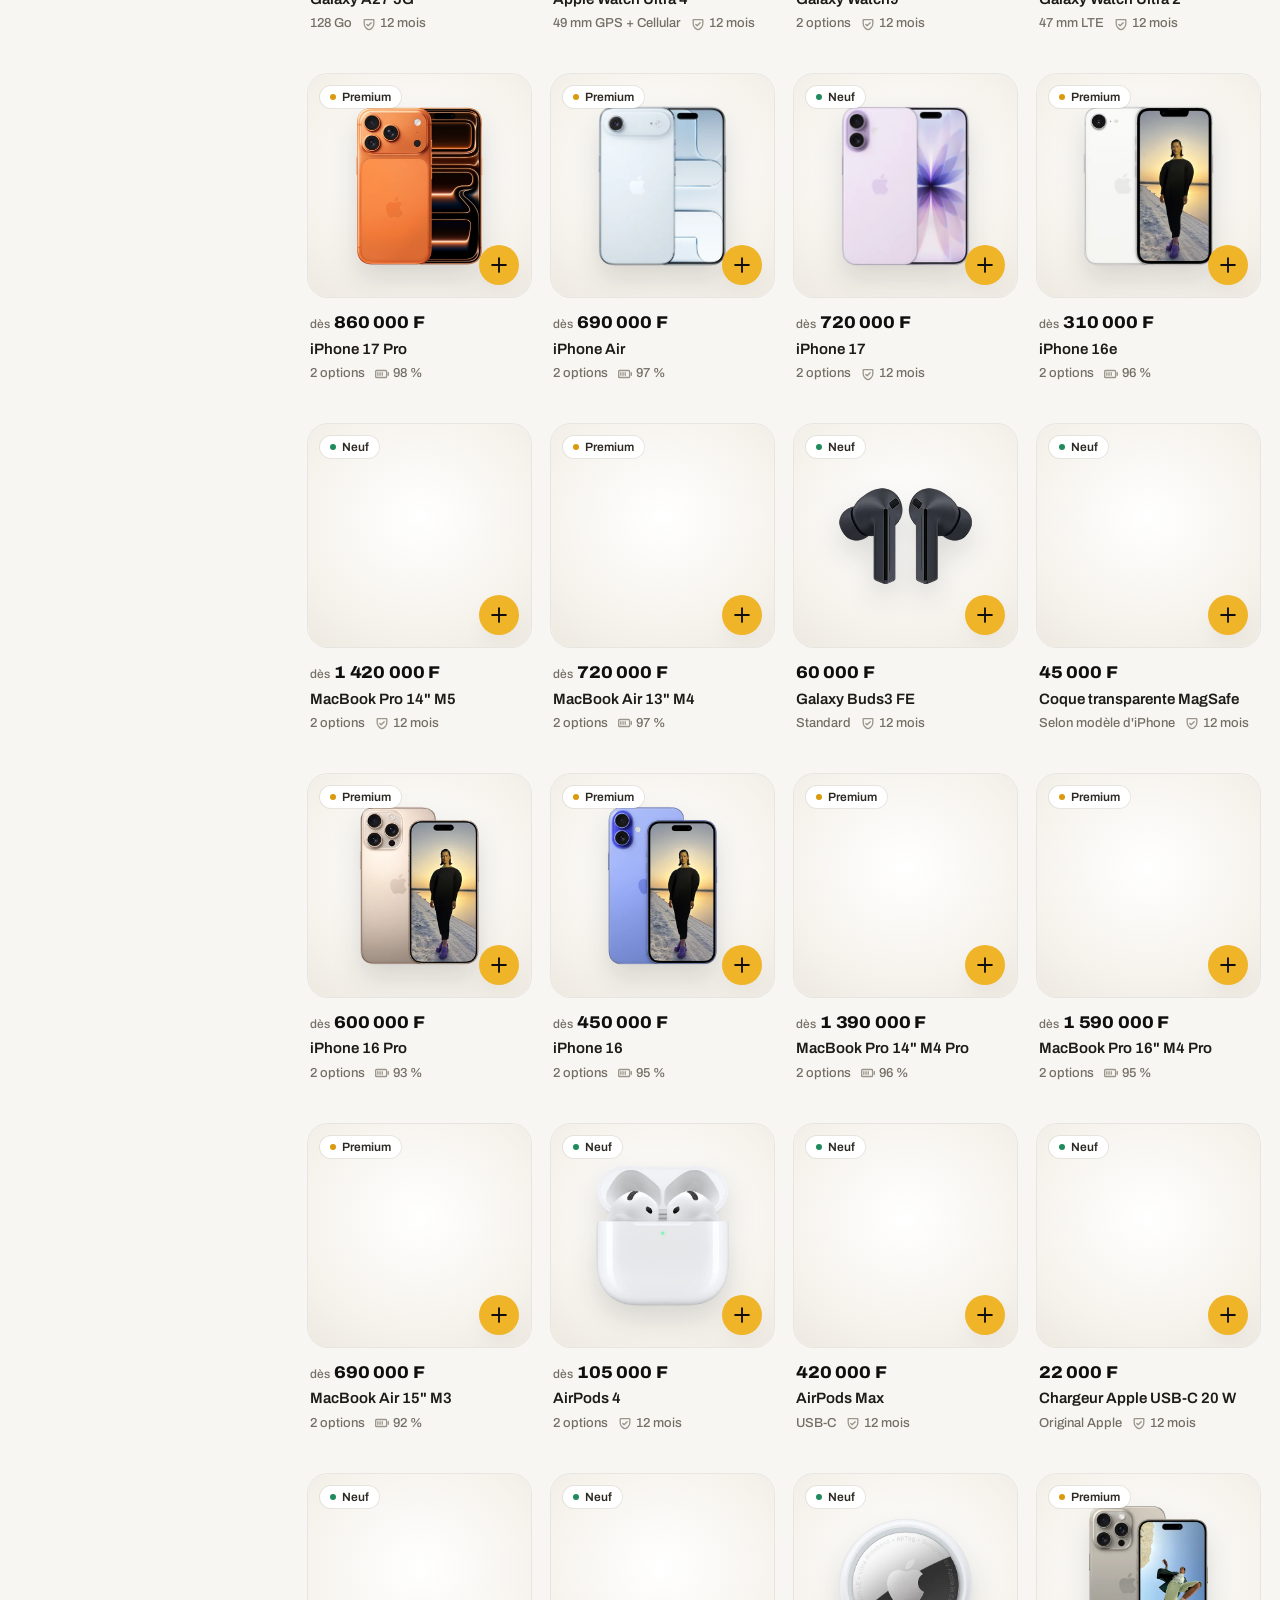
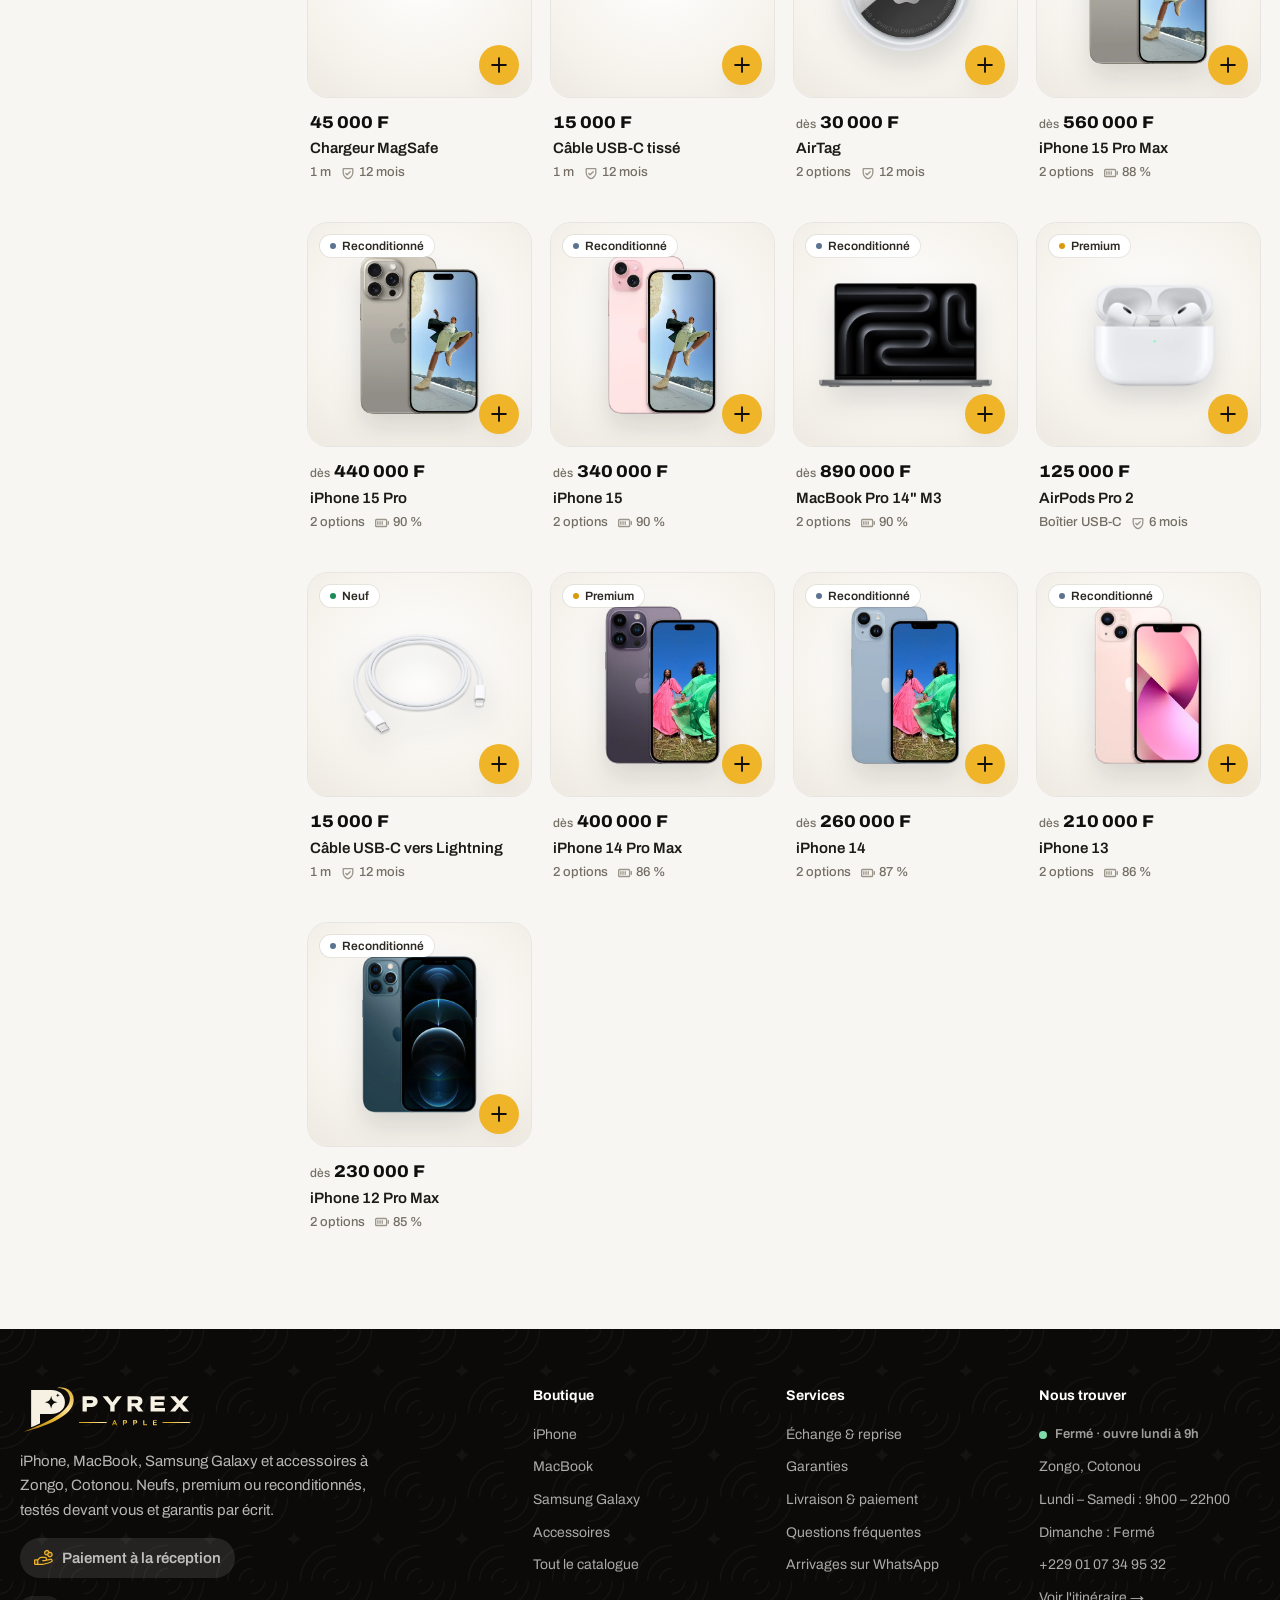
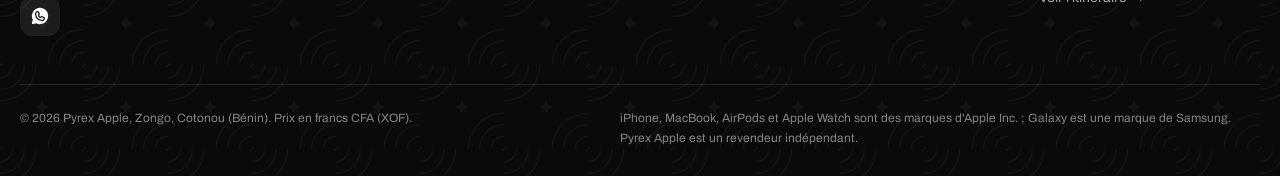
==== commit c0eea869: "Nouveau design inspiré d'Aximɛ" ====
--- a/boutique.html
+++ b/boutique.html
@@ -2,61 +2,72 @@
 <html lang="fr">
 <head>
   <meta charset="UTF-8" />
-  <meta name="viewport" content="width=device-width, initial-scale=1.0" />
-  <meta name="theme-color" content="#0d0c12" />
-  <link rel="icon" href="assets/img/favicon.svg" type="image/svg+xml" />
-  <link rel="apple-touch-icon" href="assets/img/apple-touch-icon.png" />
+  <meta name="viewport" content="width=device-width, initial-scale=1.0, viewport-fit=cover" />
+  <meta name="theme-color" content="#14120e" />
+  <link rel="icon" href="favicon.svg" type="image/svg+xml" />
+  <link rel="apple-touch-icon" href="apple-touch-icon.png" />
+  <link rel="manifest" href="site.webmanifest" />
   <link rel="preconnect" href="https://fonts.googleapis.com" />
   <link rel="preconnect" href="https://fonts.gstatic.com" crossorigin />
-  <link href="https://fonts.googleapis.com/css2?family=Bricolage+Grotesque:opsz,wght@12..96,600;12..96,700;12..96,800&family=Manrope:wght@400;500;600;700;800&display=swap" rel="stylesheet" />
+  <link href="https://fonts.googleapis.com/css2?family=Archivo:wdth,wght@62..125,400..900&display=swap" rel="stylesheet" />
   <link rel="stylesheet" href="assets/css/style.css" />
-  <title>Boutique — Pyrex Apple, Cotonou</title>
-  <meta name="description" content="Tous les iPhone, MacBook, Samsung Galaxy et accessoires disponibles chez Pyrex Apple à Cotonou. Prix en FCFA, garantie et livraison le jour même." />
+  <meta property="og:site_name" content="Pyrex Apple" />
+  <meta property="og:locale" content="fr_FR" />
+  <meta property="og:image" content="assets/img/og-image.jpg" />
+  <meta name="twitter:card" content="summary_large_image" />
+  <title>Boutique — Pyrex Apple, Zongo Cotonou</title>
+  <meta name="description" content="Tous les iPhone, MacBook, Samsung Galaxy et accessoires disponibles chez Pyrex Apple à Zongo, Cotonou. Prix en FCFA, garantie, livraison le jour même." />
+  <meta property="og:title" content="La boutique Pyrex Apple" />
 </head>
 <body data-page="shop">
   <div id="site-header"></div>
 
-  <main class="container">
-    <header class="page-head">
+  <div class="container banner-wrap">
+    <header class="banner">
+      <span class="wax wax--right" aria-hidden="true"></span><span class="glow" aria-hidden="true"></span>
       <nav class="crumbs" aria-label="Fil d'Ariane"><a href="index.html">Accueil</a><span aria-hidden="true">/</span><span id="shopCrumb">Boutique</span></nav>
       <h1 id="shopTitle">Boutique</h1>
       <p id="shopSub"></p>
+      <div class="banner__chips" id="heroCats"></div>
     </header>
+  </div>
 
+  <main class="container" id="contenu">
     <div class="shop">
-      <aside class="filters" id="filters" aria-label="Filtres">
-        <div class="filters__head"><h3>Filtrer</h3><button class="icon-btn" id="filtersClose" aria-label="Fermer les filtres"><svg class="ico" viewBox="0 0 24 24"><use href="#i-close"/></svg></button></div>
-        <div class="fgroup"><h4>Catégorie</h4><div id="fCats"></div></div>
+      <aside class="panel filters" id="filters" aria-label="Filtres">
+        <div class="filters__head"><h3>Filtrer</h3><button class="icon-btn" type="button" id="filtersClose" aria-label="Fermer les filtres"><svg class="ico" viewBox="0 0 24 24"><use href="#i-close"/></svg></button></div>
+        <div class="fgroup"><h4>Budget</h4><div id="fBudget"></div></div>
+        <div class="fgroup"><h4>État et garantie</h4><div id="fEtats"></div></div>
         <div class="fgroup"><h4>Marque</h4><div id="fBrands"></div></div>
-        <div class="fgroup"><h4>État</h4><div id="fEtats"></div></div>
-        <div class="fgroup">
-          <h4>Budget maximum</h4>
-          <input type="range" id="fPrice" min="0" aria-label="Prix maximum" />
-          <div class="range-out"><span>0 F</span><span id="fPriceOut"></span></div>
-        </div>
+        <div class="fgroup" id="fTypesGroup"><h4>Type d'accessoire</h4><div id="fTypes"></div></div>
         <div class="fgroup" style="display:grid;gap:8px">
-          <button class="btn btn--primary btn--sm filter-toggle" id="filtersApply" type="button">Voir les résultats</button>
-          <button class="btn btn--ghost btn--sm" id="fReset" type="button">Réinitialiser</button>
+          <button class="btn btn--dark btn--pill filter-toggle" id="filtersApply" type="button">Voir les résultats</button>
+          <button class="btn btn--quiet btn--sm" id="fReset" type="button">Réinitialiser les filtres</button>
         </div>
       </aside>
 
-      <section>
+      <section aria-label="Produits">
         <div class="toolbar">
           <span class="toolbar__count" id="shopCount"></span>
           <label class="field-search"><svg class="ico" viewBox="0 0 24 24"><use href="#i-search"/></svg><input type="search" id="shopSearch" placeholder="Rechercher un modèle…" aria-label="Rechercher un modèle"></label>
-          <button class="btn btn--ghost btn--sm filter-toggle" id="filterToggle" type="button"><svg class="ico" viewBox="0 0 24 24"><use href="#i-filter"/></svg> Filtres</button>
-          <select class="select" id="shopSort" aria-label="Trier">
+          <button class="btn btn--ghost btn--pill filter-toggle" id="filterToggle" type="button"><svg class="ico" viewBox="0 0 24 24"><use href="#i-filter"/></svg> Filtres</button>
+          <select class="select select--pill" id="shopSort" aria-label="Trier les produits">
             <option value="pertinence">Pertinence</option>
             <option value="recent">Plus récents</option>
             <option value="asc">Prix croissant</option>
             <option value="desc">Prix décroissant</option>
           </select>
         </div>
+        <div class="active-filters" id="activeFilters"></div>
         <div class="grid" id="shopGrid"></div>
         <div class="empty" id="shopEmpty" hidden>
+          <div class="empty__ico"><svg class="ico" viewBox="0 0 24 24"><use href="#i-search"/></svg></div>
           <h3>Aucun produit ne correspond</h3>
-          <p>Ce modèle n'est peut-être pas en ligne, mais on peut le trouver pour toi.</p>
-          <a class="btn btn--wa" data-wa="Bonjour Pyrex Apple, je cherche un appareil que je ne trouve pas sur le site :">Demander sur WhatsApp</a>
+          <p>Ce modèle n'est peut-être pas encore en ligne. Demandez-le-nous : nous le trouvons souvent en 24 à 48 h.</p>
+          <div style="display:flex;gap:10px;justify-content:center;flex-wrap:wrap">
+            <a class="btn btn--wa btn--pill" data-wa="Bonjour Pyrex Apple, je cherche un appareil que je ne trouve pas sur le site :"><svg class="ico" viewBox="0 0 24 24"><use href="#i-wa"/></svg> Demander sur WhatsApp</a>
+            <button class="btn btn--ghost btn--pill" type="button" id="shopEmptyReset">Effacer les filtres</button>
+          </div>
         </div>
       </section>
     </div>
--- a/assets/css/style.css
+++ b/assets/css/style.css
@@ -1,669 +1,880 @@
 /* =============================================================
-   PYREX APPLE — Tech Store · Cotonou
+   PYREX APPLE — design system
+   Même grammaire visuelle qu'Aximɛ : une seule police (Archivo,
+   élargie pour les titres), un sombre de marque, un accent vif
+   pour les actions, des neutres teintés et le motif « wax ».
+   Ici : noir onyx (l'enseigne), or (les actions), neutres sable.
+   Le motif wax est redessiné avec les orbites et l'étincelle du logo.
    ============================================================= */
 :root {
-  --bg: #f5f5f2;
-  --surface: #ffffff;
-  --soft: #eeede8;
-  --ink: #0d0c12;
-  --ink-2: #44444c;
-  --ink-3: #85858e;
-  --line: #e3e2dc;
-  --accent: #7b2ff7;
-  --accent-2: #b16cff;
-  --grad: linear-gradient(120deg, #3a0ca3, #7b2ff7 55%, #b16cff);
-  --accent-ink: #5b14d6;
-  --accent-soft: #f1e9ff;
-  --wa: #1ea952;
-  --wa-dark: #168a42;
-  --ok: #138a4a;
-  --radius: 22px;
-  --radius-sm: 14px;
-  --shadow-sm: 0 1px 2px rgba(11,11,15,.05);
-  --shadow: 0 1px 2px rgba(11,11,15,.04), 0 18px 40px -18px rgba(11,11,15,.18);
-  --font-display: "Bricolage Grotesque", system-ui, sans-serif;
-  --font-body: "Manrope", system-ui, sans-serif;
-  --ease: cubic-bezier(.2,.7,.2,1);
-  --header-h: 76px;
+  /* Noir de l'enseigne : la marque, les sections fortes */
+  --onyx-950: #0b0a08;
+  --onyx-900: #14120e;
+  --onyx-800: #1d1a15;
+  --onyx-700: #2a261f;
+  --onyx-600: #3a342b;
+  /* Or : les actions principales et ce qui est « en direct » */
+  --or-50: #fff8e6;
+  --or-100: #fdedc4;
+  --or-200: #fadb8a;
+  --or-300: #f6c85a;
+  --or-400: #f0b429;
+  --or-500: #d99a0e;
+  --or-600: #b47c08;
+  --or-700: #8c5f09;
+  --or-800: #6e4a0d;
+  /* Neutres légèrement teintés de sable */
+  --ink-50: #f7f6f3;
+  --ink-100: #efede8;
+  --ink-200: #e2ded6;
+  --ink-300: #c8c2b7;
+  --ink-400: #9b958a;
+  --ink-500: #746e64;
+  --ink-600: #5a554c;
+  --ink-700: #433f38;
+  --ink-800: #2d2a25;
+  --ink-900: #1d1b17;
+  --ink-950: #100f0d;
+  --ok-50: #eaf6ef;
+  --ok-100: #d3eddd;
+  --ok-500: #1f8a5b;
+  --ok-700: #136640;
+  --wa: #1fa855;
+  --wa-700: #168a44;
+  --danger: #c8372d;
+
+  --font: "Archivo", system-ui, -apple-system, "Segoe UI", sans-serif;
+  --float: 0 18px 40px -12px rgb(20 18 14 / .28), 0 4px 10px -4px rgb(20 18 14 / .12);
+  --lift: 0 10px 24px -14px rgb(20 18 14 / .35);
+  --ring: 0 0 0 1px rgb(16 15 13 / .07);
+  --ease: cubic-bezier(.2, .8, .2, 1);
+  --header-h: 72px;
+  /* Motif wax Pyrex : éventails d'orbites + étincelle du logo */
+  --wax: url("data:image/svg+xml,%3Csvg xmlns='http://www.w3.org/2000/svg' width='84' height='84'%3E%3Cg fill='none' stroke='%23000' stroke-width='1.6'%3E%3Ccircle r='35.7'/%3E%3Ccircle r='24.4'/%3E%3Ccircle r='12.6'/%3E%3Ccircle cx='84' cy='84' r='35.7'/%3E%3Ccircle cx='84' cy='84' r='24.4'/%3E%3Ccircle cx='84' cy='84' r='12.6'/%3E%3C/g%3E%3Cpath d='M42 34.5Q43.2 40.8 49.5 42Q43.2 43.2 42 49.5Q40.8 43.2 34.5 42Q40.8 40.8 42 34.5Z'/%3E%3Ccircle cx='84' r='2.2'/%3E%3Ccircle cy='84' r='2.2'/%3E%3C/svg%3E");
 }
 
 *, *::before, *::after { box-sizing: border-box; }
 [hidden] { display: none !important; }
-.trade > *, .cart > *, .shop > *, .product > *, .visit > *, .faq > *, .form-grid > * { min-width: 0; }
-select { max-width: 100%; }
-html { scroll-behavior: smooth; scroll-padding-top: calc(var(--header-h) + 20px); -webkit-text-size-adjust: 100%; }
-body {
-  margin: 0; font-family: var(--font-body); font-size: 16px; line-height: 1.6;
-  color: var(--ink); background: var(--bg); -webkit-font-smoothing: antialiased; overflow-x: hidden;
-}
+html { scroll-behavior: smooth; scroll-padding-top: calc(var(--header-h) + 24px); -webkit-text-size-adjust: 100%; -webkit-font-smoothing: antialiased; -moz-osx-font-smoothing: grayscale; text-rendering: optimizeLegibility; }
+body { margin: 0; font: 400 15px/1.62 var(--font); color: var(--ink-950); background: var(--ink-50); overflow-x: hidden; }
 body.no-scroll { overflow: hidden; }
-img { max-width: 100%; display: block; }
+img { max-width: 100%; height: auto; display: block; }
 a { color: inherit; }
-button { font: inherit; color: inherit; }
-h1, h2, h3, h4 { font-family: var(--font-display); line-height: 1.06; margin: 0; letter-spacing: -.025em; }
-h1 { font-weight: 800; }
-h2 { font-size: clamp(1.9rem, 3.8vw, 2.9rem); font-weight: 800; }
-h3 { font-size: 1.15rem; font-weight: 700; letter-spacing: -.01em; }
+button, input, select, textarea { font: inherit; color: inherit; }
+h1, h2, h3, h4 { font-family: var(--font); margin: 0; text-wrap: balance; }
 p { margin: 0; }
-:focus-visible { outline: 2.5px solid var(--accent); outline-offset: 3px; border-radius: 6px; }
-
+::selection { background: var(--or-300); color: var(--ink-950); }
+:focus-visible { outline: 2px solid var(--or-500); outline-offset: 3px; border-radius: 8px; }
 .container { width: min(1240px, 100% - 32px); margin-inline: auto; }
-.ico { width: 1.2em; height: 1.2em; flex-shrink: 0; }
+.ico { width: 1.25em; height: 1.25em; flex-shrink: 0; fill: currentColor; }
+.muted { color: var(--ink-500); }
 .sr-only { position: absolute; width: 1px; height: 1px; overflow: hidden; clip: rect(0 0 0 0); white-space: nowrap; }
-.muted { color: var(--ink-3); }
+.skip { position: fixed; left: 16px; top: -60px; z-index: 300; background: var(--or-400); color: var(--ink-950); font-weight: 700; padding: 10px 16px; border-radius: 12px; text-decoration: none; transition: top .2s; }
+.skip:focus { top: 16px; }
+
+/* ---------------- Typographie : la largeur d'Archivo porte la personnalité ---------------- */
+.t-hero { font-weight: 800; font-stretch: 125%; letter-spacing: -.02em; font-size: clamp(2.25rem, 4.2vw, 3.5rem); line-height: .98; }
+.t-h1, h1 { font-weight: 800; font-stretch: 115%; letter-spacing: -.015em; font-size: clamp(1.75rem, 3.4vw, 2.5rem); line-height: 1.08; }
+.t-h2, h2 { font-weight: 800; font-stretch: 115%; letter-spacing: -.015em; font-size: clamp(1.5rem, 2.6vw, 2rem); line-height: 1.1; }
+.t-h3, h3 { font-weight: 700; font-stretch: 105%; font-size: 1.125rem; line-height: 1.3; }
+.num { font-weight: 800; font-stretch: 110%; letter-spacing: -.01em; font-variant-numeric: tabular-nums; }
+.wide { font-stretch: 115%; }
+.wider { font-stretch: 125%; }
+.gold { color: var(--or-300); }
+
+/* ---------------- Motif wax ---------------- */
+.wax { position: absolute; inset: 0; pointer-events: none; background: currentColor; color: rgb(255 255 255 / .05);
+  -webkit-mask: var(--wax) 0 0 / 84px 84px repeat; mask: var(--wax) 0 0 / 84px 84px repeat; }
+.wax--right { left: 45%; right: -40px; }
+.glow { position: absolute; pointer-events: none; border-radius: 50%; filter: blur(60px); }
 
 /* ---------------- Boutons ---------------- */
-.btn {
-  display: inline-flex; align-items: center; justify-content: center; gap: .55em;
-  padding: .95em 1.45em; border-radius: 999px; border: 1.5px solid transparent;
-  font: 700 .95rem/1.1 var(--font-body); text-decoration: none; cursor: pointer; text-align: center;
-  transition: transform .2s var(--ease), background .2s, color .2s, border-color .2s, box-shadow .2s;
-}
-.btn:hover { transform: translateY(-2px); }
-.btn:active { transform: none; }
-.btn--primary { background: var(--ink); color: #fff; }
-.btn--primary:hover { background: var(--accent); box-shadow: 0 12px 26px -10px rgba(123,47,247,.7); }
-.btn--accent { background: var(--accent); color: #fff; }
-.btn--accent:hover { background: var(--accent-ink); box-shadow: 0 12px 26px -10px rgba(123,47,247,.7); }
-.btn--ghost { border-color: var(--ink); background: transparent; }
-.btn--ghost:hover { background: var(--ink); color: #fff; }
-.btn--light { background: #fff; color: var(--ink); }
-.btn--light:hover { background: var(--accent); color: #fff; }
+.btn { display: inline-flex; align-items: center; justify-content: center; gap: 8px; white-space: nowrap; user-select: none; cursor: pointer; text-decoration: none; text-align: center;
+  padding: 10px 16px; border-radius: 12px; border: 0; font: 600 14px/1.2 var(--font);
+  transition: background-color .15s, color .15s, box-shadow .15s, transform .15s; }
+.btn:active { transform: translateY(1px); }
+.btn:disabled { opacity: .5; pointer-events: none; }
+.btn .ico { width: 1.15em; height: 1.15em; }
+.btn--primary, .btn--gold { background: var(--or-400); color: var(--ink-950); }
+.btn--primary:hover, .btn--gold:hover { background: var(--or-300); }
+.btn--dark { background: var(--onyx-900); color: #fff; }
+.btn--dark:hover { background: var(--onyx-700); }
+.btn--ghost { background: #fff; color: var(--ink-800); box-shadow: inset 0 0 0 1px var(--ink-200); }
+.btn--ghost:hover { background: var(--ink-50); box-shadow: inset 0 0 0 1px var(--ink-300); }
+.btn--quiet { background: transparent; color: var(--ink-700); }
+.btn--quiet:hover { background: var(--ink-100); }
+.btn--light { background: rgb(255 255 255 / .7); color: var(--ink-950); }
+.btn--light:hover { background: #fff; }
+.btn--glass { background: rgb(255 255 255 / .1); color: #fff; }
+.btn--glass:hover { background: rgb(255 255 255 / .16); }
 .btn--wa { background: var(--wa); color: #fff; }
-.btn--wa:hover { background: var(--wa-dark); box-shadow: 0 12px 26px -10px rgba(30,169,82,.6); }
-.btn--sm { padding: .65em 1.05em; font-size: .87rem; }
-.btn--lg { padding: 1.1em 1.8em; font-size: 1rem; }
+.btn--wa:hover { background: var(--wa-700); }
+.btn--lg { padding: 14px 24px; border-radius: 16px; font-size: 15px; }
+.btn--sm { padding: 7px 12px; border-radius: 10px; font-size: 13px; }
+.btn--pill { border-radius: 999px; }
 .btn--block { width: 100%; }
-.link-arrow { display: inline-flex; align-items: center; gap: .4em; font-weight: 700; text-decoration: none; color: var(--ink); }
-.link-arrow .ico { transition: transform .25s var(--ease); }
-.link-arrow:hover { color: var(--accent); }
-.link-arrow:hover .ico { transform: translateX(4px); }
-
-/* ---------------- Barre d'annonce ---------------- */
-.topbar { background: var(--ink); color: #d6d6dc; font-size: .82rem; font-weight: 600; }
-.topbar__inner { display: flex; justify-content: center; gap: 28px; padding: 9px 0; }
-.topbar span { display: inline-flex; align-items: center; gap: 7px; white-space: nowrap; }
-.topbar .ico { color: var(--accent); width: 1.05em; height: 1.05em; }
-
-/* ---------------- Header ---------------- */
-.header {
-  position: sticky; top: 0; z-index: 80; background: rgba(245,245,242,.86);
-  backdrop-filter: saturate(1.6) blur(16px); -webkit-backdrop-filter: saturate(1.6) blur(16px);
-  border-bottom: 1px solid transparent; transition: border-color .3s, background .3s;
-}
-.header.is-scrolled { border-color: var(--line); background: rgba(245,245,242,.94); }
-.header__inner { display: flex; align-items: center; gap: 24px; height: var(--header-h); }
-.header__logo img { height: 50px; width: auto; }
-.nav { display: flex; gap: 2px; margin-inline: auto; }
-.nav a {
-  padding: .55em .9em; border-radius: 999px; text-decoration: none;
-  font-weight: 600; font-size: .93rem; color: var(--ink-2); transition: background .2s, color .2s; white-space: nowrap;
-}
-.nav a:hover { background: rgba(11,11,15,.06); color: var(--ink); }
-.nav a.is-active { color: var(--ink); background: var(--surface); box-shadow: var(--shadow-sm); }
-.nav a.nav__cta { color: var(--accent-ink); }
-.header__actions { display: flex; align-items: center; gap: 8px; }
-.icon-btn {
-  position: relative; width: 44px; height: 44px; border-radius: 50%; border: 0; display: grid; place-items: center;
-  background: var(--surface); cursor: pointer; text-decoration: none; transition: background .2s, color .2s; box-shadow: var(--shadow-sm);
-}
-.icon-btn:hover { background: var(--ink); color: #fff; }
-.icon-btn .ico { width: 1.25em; height: 1.25em; }
-.cart-count {
-  position: absolute; top: -3px; right: -3px; min-width: 20px; height: 20px; padding: 0 5px; border-radius: 10px;
-  background: var(--accent); color: #fff; font: 800 .72rem/20px var(--font-body); text-align: center;
-  transform: scale(0); transition: transform .3s var(--ease);
-}
-.cart-count.has-items { transform: scale(1); }
-.cart-count.bump { animation: bump .4s var(--ease); }
-@keyframes bump { 50% { transform: scale(1.35); } }
+.icon-btn { position: relative; width: 40px; height: 40px; border-radius: 999px; border: 0; display: grid; place-items: center; cursor: pointer; background: transparent; color: var(--ink-800); transition: background .15s, color .15s; text-decoration: none; }
+.icon-btn:hover { background: var(--ink-100); }
+.icon-btn .ico { width: 20px; height: 20px; }
+.icon-btn--ring { background: #fff; box-shadow: inset 0 0 0 1px var(--ink-200); width: 44px; height: 44px; }
+.icon-btn--ring:hover { box-shadow: inset 0 0 0 1px var(--ink-300); background: var(--ink-50); }
+.link-arrow { display: inline-flex; align-items: center; gap: 6px; font-weight: 600; font-size: 14px; color: var(--or-700); text-decoration: none; white-space: nowrap; }
+.link-arrow:hover { color: var(--or-800); }
+.link-arrow .ico { width: 16px; height: 16px; transition: transform .2s var(--ease); }
+.link-arrow:hover .ico { transform: translateX(3px); }
+
+/* ---------------- Pastilles ---------------- */
+.badge { display: inline-flex; align-items: center; gap: 6px; white-space: nowrap; padding: 5px 10px; border-radius: 999px; font: 600 12px/1 var(--font); background: #fff; color: var(--ink-800); box-shadow: var(--ring); }
+.badge::before { content: ""; width: 6px; height: 6px; border-radius: 50%; background: var(--ink-400); }
+.badge--neuf::before { background: var(--ok-500); }
+.badge--premium::before { background: var(--or-500); }
+.badge--reco::before { background: #5b7290; }
+.badge--hot { background: var(--onyx-900); color: #fff; box-shadow: none; }
+.badge--hot::before { background: var(--or-400); }
+.badge--plain::before { display: none; }
+.live { position: relative; display: inline-flex; width: 8px; height: 8px; flex-shrink: 0; }
+.live::before, .live::after { content: ""; position: absolute; inset: 0; border-radius: 50%; background: var(--ok-500); }
+.live::before { animation: ping 1.6s cubic-bezier(0, 0, .2, 1) infinite; opacity: .55; }
+.live--or::before, .live--or::after { background: var(--or-500); }
+.is-closed .live::before { animation: none; opacity: 0; }
+.is-closed .live::after { background: var(--ink-400); }
+@keyframes ping { 0% { transform: scale(1); opacity: .55; } 80%, 100% { transform: scale(2.4); opacity: 0; } }
+.chip { display: inline-flex; align-items: center; gap: 8px; white-space: nowrap; padding: 8px 14px; border-radius: 999px; border: 1px solid var(--ink-200); background: #fff; color: var(--ink-700);
+  font: 600 13px/1.2 var(--font); text-decoration: none; cursor: pointer; transition: background .15s, border-color .15s, color .15s; }
+.chip:hover { border-color: var(--ink-300); background: var(--ink-50); }
+.chip.is-active { background: var(--onyx-900); border-color: var(--onyx-900); color: #fff; }
+.chip em { font-style: normal; opacity: .55; font-size: 12px; }
+.chip .ico { width: 16px; height: 16px; }
+.chip button { border: 0; background: none; padding: 0; margin-left: 2px; cursor: pointer; display: grid; color: inherit; }
+.chip--dark { background: transparent; border-color: rgb(255 255 255 / .16); color: rgb(255 255 255 / .85); }
+.chip--dark .ico { color: var(--or-400); }
+.chip--dark:hover { border-color: rgb(255 255 255 / .32); background: rgb(255 255 255 / .1); color: #fff; }
+.chip--dark.is-active { background: var(--or-400); border-color: var(--or-400); color: var(--ink-950); }
+.chip--dark.is-active .ico { color: var(--ink-950); }
+
+/* ---------------- En-tête ---------------- */
+.hdr { position: sticky; top: 0; z-index: 80; background: rgb(255 255 255 / .9); -webkit-backdrop-filter: saturate(1.5) blur(18px); backdrop-filter: saturate(1.5) blur(18px);
+  border-bottom: 1px solid rgb(226 222 214 / .8); transition: background-color .3s, border-color .3s; }
+.hdr__inner { display: flex; align-items: center; gap: 16px; height: var(--header-h); }
+.hdr__logo { flex-shrink: 0; display: block; border-radius: 12px; }
+.hdr__logo img { height: 40px; width: auto; transition: transform .3s var(--ease); }
+.hdr__logo:hover img { transform: rotate(-2deg); }
+.hdr__logo .on-dark { display: none; }
+.nav { display: flex; align-items: center; gap: 2px; margin-left: 20px; }
+.nav a { padding: 8px 13px; border-radius: 999px; font-weight: 600; font-size: 14px; color: var(--ink-700); text-decoration: none; white-space: nowrap; transition: background .15s, color .15s; }
+.nav a:hover { background: var(--ink-100); color: var(--ink-950); }
+.nav a.is-active { background: var(--ink-100); color: var(--ink-950); }
+.nav__trade { display: inline-flex; align-items: center; gap: 6px; }
+.nav__trade::before { content: ""; width: 6px; height: 6px; border-radius: 50%; background: var(--or-500); }
+.hdr__actions { margin-left: auto; display: flex; align-items: center; gap: 6px; }
+.cartbtn { position: relative; display: inline-flex; align-items: center; gap: 8px; height: 40px; padding: 0 11px; border-radius: 999px; border: 0; cursor: pointer; background: transparent; color: var(--ink-800);
+  font: 600 14px var(--font); transition: background .15s, color .15s; }
+.cartbtn:hover { background: var(--ink-100); }
+.cartbtn .ico { width: 20px; height: 20px; }
+.cartbtn .ico--fill { display: none; }
+.cartbtn__n, .cartbtn__total { display: none; }
+.cartbtn.has-items { background: var(--or-400); color: var(--ink-950); }
+.cartbtn.has-items:hover { background: var(--or-300); }
+.cartbtn.has-items .ico--fill { display: block; }
+.cartbtn.has-items .ico--line { display: none; }
+.cartbtn.has-items .cartbtn__n { display: flex; align-items: center; justify-content: center; min-width: 20px; height: 20px; padding: 0 5px; border-radius: 999px; background: var(--ink-950); color: #fff; font: 700 11px var(--font); font-variant-numeric: tabular-nums; }
+.cartbtn.has-items .cartbtn__total { display: inline; font-variant-numeric: tabular-nums; }
+.cartbtn.bump { animation: bump .45s var(--ease); }
+@keyframes bump { 40% { transform: scale(1.08); } }
 .burger { display: none; }
-
-/* Recherche */
-.searchbar { overflow: hidden; max-height: 0; transition: max-height .35s var(--ease); border-top: 1px solid transparent; }
-.searchbar.is-open { max-height: 120px; border-color: var(--line); }
-.searchbar form { display: flex; gap: 10px; padding: 14px 0; }
-.searchbar input {
-  flex: 1; border: 1.5px solid var(--line); border-radius: 999px; padding: .85em 1.3em; font: 500 1rem var(--font-body);
-  background: var(--surface); outline: 0;
-}
-.searchbar input:focus { border-color: var(--ink); }
-
-/* ---------------- Sections ---------------- */
-.section { padding: 92px 0; }
-.section--tight { padding: 64px 0; }
-.section--white { background: var(--surface); }
-.section--soft { background: var(--soft); }
-.section--dark { background: var(--ink); color: #fff; }
-.section__head { display: flex; justify-content: space-between; align-items: flex-end; gap: 24px; margin-bottom: 34px; flex-wrap: wrap; }
-.section__sub { color: var(--ink-3); max-width: 32em; margin-top: 12px; }
-.kicker {
-  display: inline-flex; align-items: center; gap: 8px; font-weight: 800; font-size: .76rem; text-transform: uppercase;
-  letter-spacing: .16em; color: var(--accent-ink); margin-bottom: 14px;
-}
-.kicker::before { content: ""; width: 18px; height: 2px; background: currentColor; border-radius: 2px; }
-.section--dark .kicker { color: var(--accent); }
-
-/* ---------------- Hero accueil ---------------- */
-.hero { padding: 36px 0 24px; }
-.hero__panel {
-  position: relative; display: grid; grid-template-columns: 1fr 1.05fr; gap: 20px; align-items: center;
-  background: var(--surface); border-radius: 36px; padding: 64px 56px; overflow: hidden; border: 1px solid var(--line);
-}
-.hero__panel::before {
-  content: ""; position: absolute; width: 620px; height: 620px; right: -140px; top: -160px; border-radius: 50%;
-  background: radial-gradient(circle, rgba(123,47,247,.16), rgba(123,47,247,0) 65%); pointer-events: none;
-}
-.hero__badge {
-  display: inline-flex; align-items: center; gap: 9px; padding: .45em 1em .45em .5em; border-radius: 999px;
-  background: var(--bg); border: 1px solid var(--line); font-size: .84rem; font-weight: 600; color: var(--ink-2);
-}
-.hero__badge b { background: var(--ink); color: #fff; padding: .25em .7em; border-radius: 999px; font-size: .74rem; letter-spacing: .04em; }
-.hero h1 { margin-top: 22px; font-size: clamp(2.5rem, 5.6vw, 4.6rem); letter-spacing: -.04em; }
-.hero h1 em { font-style: normal; color: var(--accent); }
-.hero__lead { margin-top: 20px; font-size: 1.1rem; color: var(--ink-2); max-width: 31em; }
-.hero__actions { display: flex; flex-wrap: wrap; gap: 12px; margin-top: 30px; }
-.hero__proof { display: flex; gap: 26px; flex-wrap: wrap; margin-top: 38px; padding-top: 26px; border-top: 1px solid var(--line); }
-.hero__proof div { display: flex; align-items: center; gap: 10px; font-size: .9rem; font-weight: 600; color: var(--ink-2); }
-.hero__proof .ico { color: var(--accent); width: 1.4em; height: 1.4em; }
-
-.hero__stage { position: relative; height: 470px; }
-.hero__stage img { position: absolute; mix-blend-mode: multiply; transition: transform .8s var(--ease); }
-.hero__stage .h-mac { width: 78%; left: 0; bottom: 6%; }
-.hero__stage .h-iph { width: 34%; right: 6%; bottom: 4%; animation: float 6s ease-in-out infinite; }
-.hero__stage .h-sam { width: 44%; right: 24%; top: -2%; mix-blend-mode: normal; animation: float 7s ease-in-out -2s infinite; }
-@keyframes float { 50% { transform: translateY(-12px); } }
-.hero__tag {
-  position: absolute; z-index: 2; background: var(--surface); border-radius: 16px; padding: 12px 16px;
-  box-shadow: var(--shadow); font-size: .82rem; font-weight: 600; color: var(--ink-3); line-height: 1.35;
-}
-.hero__tag strong { display: block; font: 800 1.1rem/1.2 var(--font-display); color: var(--ink); }
-.hero__tag--a { left: 2%; top: 8%; }
-.hero__tag--b { right: 0; top: 46%; }
-.hero__tag--b strong { color: var(--accent-ink); }
-
-/* Logos marques */
-.brands { display: flex; justify-content: center; gap: 12px; flex-wrap: wrap; padding: 28px 0 8px; }
-.brands span {
-  padding: .6em 1.2em; border-radius: 999px; border: 1px solid var(--line); background: var(--surface);
-  font-weight: 700; font-size: .88rem; color: var(--ink-2); display: inline-flex; gap: 8px; align-items: center;
-}
-.brands .ico { color: var(--accent); }
-
-/* ---------------- Catégories ---------------- */
-.cats { display: grid; grid-template-columns: repeat(4, 1fr); gap: 16px; }
-.cat {
-  position: relative; display: flex; flex-direction: column; justify-content: space-between; min-height: 330px;
-  background: var(--surface); border-radius: var(--radius); padding: 26px; text-decoration: none; overflow: hidden;
-  border: 1px solid var(--line); transition: transform .35s var(--ease), box-shadow .35s var(--ease);
-}
-.cat:hover { transform: translateY(-6px); box-shadow: var(--shadow); }
-.cat h3 { font-size: 1.45rem; }
-.cat p { color: var(--ink-3); font-size: .9rem; margin-top: 4px; }
-.cat__img { position: absolute; left: 50%; bottom: 58px; transform: translateX(-50%); width: 72%; mix-blend-mode: multiply; transition: transform .5s var(--ease); }
-.cat:hover .cat__img { transform: translateX(-50%) scale(1.06); }
-.cat__img--wide { width: 92%; bottom: 70px; }
-.cat__go { position: relative; display: flex; justify-content: space-between; align-items: center; font-weight: 700; font-size: .9rem; }
-.cat__go span:last-child {
-  width: 40px; height: 40px; border-radius: 50%; background: var(--ink); color: #fff; display: grid; place-items: center;
-  transition: background .25s, transform .35s var(--ease);
-}
-.cat:hover .cat__go span:last-child { background: var(--accent); transform: rotate(-45deg); }
-
-/* ---------------- Cartes produit ---------------- */
-.grid { display: grid; grid-template-columns: repeat(auto-fill, minmax(232px, 1fr)); gap: 16px; }
-.grid--4 { grid-template-columns: repeat(4, 1fr); }
-.pcard {
-  position: relative; display: flex; flex-direction: column; background: var(--surface); border-radius: var(--radius);
-  border: 1px solid var(--line); padding: 14px 14px 16px; text-decoration: none; overflow: hidden;
-  transition: transform .3s var(--ease), box-shadow .3s var(--ease), border-color .3s;
-  animation: cardIn .5s var(--ease) both;
-}
-@keyframes cardIn { from { opacity: 0; transform: translateY(12px); } }
-.pcard:hover { transform: translateY(-5px); box-shadow: var(--shadow); border-color: transparent; }
-.pcard__media { position: relative; aspect-ratio: 1 / .95; display: grid; place-items: center; border-radius: var(--radius-sm); background: #fff; overflow: hidden; }
-.pcard__media img { width: 74%; max-height: 88%; object-fit: contain; mix-blend-mode: multiply; transition: transform .5s var(--ease); }
-.pcard__media img.is-wide { width: 92%; }
-.pcard:hover .pcard__media img { transform: scale(1.06); }
-.pcard__tags { position: absolute; top: 12px; left: 12px; display: flex; gap: 6px; flex-wrap: wrap; z-index: 1; }
-.pcard__brand { font-size: .74rem; font-weight: 700; color: var(--ink-3); text-transform: uppercase; letter-spacing: .08em; margin-top: 10px; }
-.pcard__name { font: 700 1.08rem/1.25 var(--font-display); margin-top: 2px; }
-.pcard__meta { font-size: .82rem; color: var(--ink-3); margin-top: 4px; }
-.pcard__foot { display: flex; align-items: flex-end; justify-content: space-between; gap: 8px; margin-top: auto; padding-top: 14px; }
-.pcard__price small { display: block; font-size: .72rem; color: var(--ink-3); font-weight: 600; }
-.pcard__price strong { font: 800 1.2rem/1.1 var(--font-display); letter-spacing: -.01em; }
-.pcard__add {
-  width: 42px; height: 42px; border-radius: 50%; border: 0; display: grid; place-items: center; cursor: pointer;
-  background: var(--ink); color: #fff; transition: background .2s, transform .3s var(--ease); flex-shrink: 0;
-}
-.pcard__add:hover { background: var(--accent); transform: scale(1.08); }
-.pcard__add.is-done { background: var(--ok); }
-
-.badge {
-  display: inline-flex; align-items: center; padding: .38em .72em; border-radius: 999px;
-  font: 800 .7rem/1 var(--font-body); letter-spacing: .02em; background: var(--soft); color: var(--ink-2); white-space: nowrap;
-}
-.badge--neuf { background: #e5f6ec; color: var(--ok); }
-.badge--premium { background: var(--accent-soft); color: var(--accent-ink); }
-.badge--reco { background: #eaedfd; color: #3940b8; }
-.badge--hot { background: var(--ink); color: #fff; }
-
-/* Carrousel horizontal */
-.rail { display: grid; grid-auto-flow: column; grid-auto-columns: minmax(250px, 1fr); gap: 16px; overflow-x: auto; scroll-snap-type: x mandatory; padding-bottom: 8px; scrollbar-width: none; }
+.burger .ico--x { display: none; }
+.burger[aria-expanded="true"] .ico--x { display: block; }
+.burger[aria-expanded="true"] .ico--list { display: none; }
+.mnav { display: none; border-top: 1px solid var(--ink-100); background: #fff; animation: fade .28s ease-out both; }
+.mnav nav { display: flex; flex-direction: column; padding: 12px 0 18px; }
+.mnav a.mnav__link { display: flex; align-items: center; gap: 12px; padding: 13px 12px; border-radius: 14px; font-weight: 600; font-size: 15px; color: var(--ink-800); text-decoration: none; }
+.mnav a.mnav__link .ico { color: var(--or-600); }
+.mnav a.mnav__link:hover, .mnav a.mnav__link.is-active { background: var(--ink-100); }
+.mnav__cta { display: grid; grid-template-columns: 1fr 1fr; gap: 8px; margin-top: 10px; padding-top: 16px; border-top: 1px solid var(--ink-100); }
+.hdr.is-menu .mnav { display: block; }
+.hdr.is-menu { box-shadow: var(--float); }
+@keyframes fade { from { opacity: 0; transform: translateY(6px); } to { opacity: 1; transform: none; } }
+/* En-tête sombre, fondu dans le héros de l'accueil */
+.hdr--dark { background: var(--onyx-900); border-bottom-color: transparent; -webkit-backdrop-filter: none; backdrop-filter: none; }
+.hdr--dark .hdr__logo .on-dark { display: block; }
+.hdr--dark .hdr__logo .on-light { display: none; }
+.hdr--dark .nav a { color: rgb(255 255 255 / .8); }
+.hdr--dark .nav a:hover, .hdr--dark .nav a.is-active { background: rgb(255 255 255 / .1); color: #fff; }
+.hdr--dark .icon-btn, .hdr--dark .cartbtn:not(.has-items) { color: #fff; }
+.hdr--dark .icon-btn:hover, .hdr--dark .cartbtn:not(.has-items):hover { background: rgb(255 255 255 / .1); }
+
+/* ---------------- Recherche (fenêtre) ---------------- */
+.search { position: fixed; inset: 0; z-index: 150; display: grid; place-items: start center; padding: 9vh 16px 16px; pointer-events: none; }
+.search__bg { position: absolute; inset: 0; background: rgb(11 10 8 / .5); -webkit-backdrop-filter: blur(4px); backdrop-filter: blur(4px); opacity: 0; transition: opacity .25s; }
+.search__panel { position: relative; width: min(640px, 100%); background: #fff; border-radius: 24px; box-shadow: var(--float); padding: 22px 22px 16px; opacity: 0; transform: scale(.97); transition: transform .18s ease-out, opacity .18s ease-out; }
+.search.is-open { pointer-events: auto; }
+.search.is-open .search__bg { opacity: 1; }
+.search.is-open .search__panel { opacity: 1; transform: none; }
+.search__title { display: flex; justify-content: space-between; align-items: center; margin-bottom: 14px; }
+.search__title h2 { font-size: 1.15rem; font-stretch: 110%; }
+.search__tip { font-size: 12px; color: var(--ink-500); margin-top: 12px; }
+.sfield { display: flex; align-items: center; gap: 10px; padding: 6px 6px 6px 14px; border-radius: 16px; border: 1px solid var(--ink-200); background: #fff; transition: border-color .15s, box-shadow .15s; }
+.sfield:focus-within { border-color: var(--or-500); box-shadow: 0 0 0 4px rgb(240 180 41 / .2); }
+.sfield .ico { color: var(--ink-400); width: 20px; height: 20px; }
+.sfield input { flex: 1; min-width: 0; border: 0; outline: 0; background: none; padding: 10px 0; font-size: 16px; color: var(--ink-900); }
+.sfield input::placeholder { color: var(--ink-400); }
+.sfield input::-webkit-search-cancel-button { -webkit-appearance: none; }
+.sfield kbd { font: 600 11px var(--font); border: 1px solid var(--ink-200); border-radius: 6px; padding: 3px 7px; color: var(--ink-500); margin-right: 6px; }
+.sresults { max-height: min(56vh, 460px); overflow-y: auto; margin-top: 8px; }
+.sresults__group { font-size: 12px; font-weight: 600; color: var(--ink-500); padding: 10px 12px 4px; }
+.sresults__chips { display: flex; flex-wrap: wrap; gap: 6px; padding: 6px 10px 10px; }
+.sitem { display: flex; align-items: center; gap: 12px; padding: 8px 12px; border-radius: 14px; text-decoration: none; }
+.sitem img { width: 44px; height: 44px; object-fit: contain; background: var(--ink-100); border-radius: 12px; padding: 4px; flex-shrink: 0; }
+.sitem div { flex: 1; min-width: 0; }
+.sitem strong { display: block; font-size: 14px; font-weight: 600; color: var(--ink-900); white-space: nowrap; overflow: hidden; text-overflow: ellipsis; }
+.sitem small { display: block; font-size: 12px; color: var(--ink-500); white-space: nowrap; overflow: hidden; text-overflow: ellipsis; }
+.sitem em { font-style: normal; font-weight: 700; font-size: 14px; color: var(--ink-900); white-space: nowrap; font-variant-numeric: tabular-nums; }
+.sitem.is-active, .sitem:hover { background: var(--ink-100); }
+.sitem--all { justify-content: space-between; color: var(--or-700); font-weight: 600; font-size: 14px; margin-top: 4px; }
+.sitem--all:hover, .sitem--all.is-active { background: var(--or-50); }
+.sempty { padding: 24px 12px; text-align: center; font-size: 14px; color: var(--ink-500); }
+
+/* ---------------- Mise en page des sections ---------------- */
+.section { padding-top: 96px; }
+.section--sm { padding-top: 72px; }
+.shead { display: flex; flex-wrap: wrap; justify-content: space-between; align-items: flex-end; gap: 12px 24px; margin-bottom: 34px; }
+.shead > div { max-width: 42rem; min-width: 0; }
+.shead p { margin-top: 8px; color: var(--ink-600); font-size: 16px; }
+.panel { background: #fff; border-radius: 20px; border: 1px solid rgb(226 222 214 / .8); }
+.panel--muted { background: var(--ink-100); border: 0; }
+
+/* ---------------- Héros ---------------- */
+.hero { position: relative; z-index: 2; background: var(--onyx-900); color: #fff; }
+.hero__bg { position: absolute; inset: 0; overflow: hidden; pointer-events: none; }
+.hero__bg .glow--a { width: 420px; height: 420px; left: -180px; top: 30%; background: rgb(240 180 41 / .14); }
+.hero__bg .glow--b { width: 520px; height: 520px; right: -120px; top: -200px; background: rgb(240 180 41 / .1); }
+.hero__grid { position: relative; display: grid; grid-template-columns: minmax(0, 1.08fr) minmax(0, .92fr); gap: 40px 48px; align-items: center; padding-top: 56px; }
+.hero__copy { min-width: 0; padding-bottom: 96px; }
+.hero__pill { display: inline-flex; align-items: center; gap: 8px; padding: 6px 14px; border-radius: 999px; background: rgb(255 255 255 / .1); font-size: 13px; font-weight: 600; color: rgb(255 255 255 / .88); }
+.hero__pill .ico { width: 16px; height: 16px; color: var(--or-400); }
+.hero__pill i { width: 3px; height: 3px; border-radius: 50%; background: rgb(255 255 255 / .4); }
+.hero__pill .status { display: inline-flex; align-items: center; gap: 8px; }
+.hero h1 { margin-top: 20px; }
+.hero__lead { margin-top: 24px; max-width: 34rem; font-size: 17px; line-height: 1.65; color: rgb(255 255 255 / .74); }
+.hsearch { position: relative; margin-top: 32px; max-width: 36rem; }
+.hsearch .sfield { padding: 6px 6px 6px 16px; border: 0; box-shadow: var(--float); }
+.hsearch .sfield:focus-within { box-shadow: 0 0 0 4px rgb(240 180 41 / .35), var(--float); }
+.hsearch .btn { padding: 12px 20px; }
+.hsearch__panel { position: absolute; z-index: 40; left: 0; right: 0; top: calc(100% + 8px); background: #fff; color: var(--ink-950); border-radius: 18px; box-shadow: var(--float); padding: 8px; border: 1px solid var(--ink-200); animation: pop .18s ease-out both; }
+.hsearch__panel .sresults { margin: 0; }
+@keyframes pop { from { opacity: 0; transform: scale(.97); } }
+.hero__chips { display: flex; flex-wrap: wrap; gap: 8px; margin-top: 20px; }
+.hero__visual { position: relative; width: 100%; max-width: 500px; margin-left: auto; align-self: end; }
+.stage { position: relative; display: block; overflow: hidden; border-radius: 36px 36px 0 0; aspect-ratio: 4 / 5;
+  background: radial-gradient(85% 60% at 50% 38%, #fff 0%, #f5f0e6 52%, #e8dfcd 100%); text-decoration: none; color: var(--ink-950); }
+.stage .wax { color: rgb(140 95 9 / .07); }
+.stage__img { position: absolute; left: 57%; top: 6%; width: 70%; transform: translateX(-50%); filter: drop-shadow(0 30px 30px rgb(20 18 14 / .25)); transition: transform .7s var(--ease); }
+.stage:hover .stage__img { transform: translateX(-50%) translateY(-6px) scale(1.02); }
+.stage__tag { position: absolute; right: 16px; top: 16px; display: inline-flex; align-items: center; gap: 8px; padding: 7px 12px; border-radius: 999px; background: rgb(255 255 255 / .95); font-size: 12px; font-weight: 600; box-shadow: var(--lift); }
+.stage__tag .ico { width: 16px; height: 16px; color: var(--or-600); }
+.stage__price { position: absolute; right: 16px; bottom: 18px; padding: 10px 14px; border-radius: 16px; background: rgb(255 255 255 / .95); box-shadow: var(--lift); font-size: 12px; color: var(--ink-500); line-height: 1.3; }
+.stage__price strong { display: block; font-size: 14px; color: var(--ink-950); font-weight: 700; }
+.stage__price b { color: var(--or-700); font-weight: 800; font-variant-numeric: tabular-nums; }
+
+/* ---------------- Ticket d'échange (moment signature) ---------------- */
+.ticket { position: absolute; z-index: 5; left: -96px; bottom: 28px; width: min(100%, 360px); background: #fff; color: var(--ink-900); border-radius: 24px; padding: 20px; box-shadow: var(--float); }
+.ticket__head { display: flex; justify-content: space-between; align-items: flex-start; gap: 12px; }
+.ticket__head small { display: block; font-size: 12px; font-weight: 600; color: var(--ink-500); }
+.ticket__head strong { display: block; font-size: 16px; font-weight: 700; font-stretch: 110%; line-height: 1.3; }
+.ticket__badge { background: var(--or-100); color: var(--or-800); box-shadow: none; transition: background .4s, color .4s; }
+.ticket__badge::before { display: none; }
+.ticket__badge.is-done { background: var(--ok-100); color: var(--ok-700); }
+.ticket__badge.is-done .live::before { animation: none; opacity: 0; }
+.ticket__badge.is-done .live::after { background: var(--ok-500); }
+.track { position: relative; height: 48px; margin-top: 22px; }
+.track__line, .track__fill { position: absolute; left: 20px; top: 50%; height: 3px; transform: translateY(-50%); border-radius: 999px; }
+.track__line { right: 20px; background: repeating-linear-gradient(90deg, var(--ink-200) 0 8px, transparent 8px 14px); }
+.track__fill { background: var(--or-500); width: 0; transition: width 1.2s ease-in-out; }
+.track__end { position: absolute; top: 50%; transform: translateY(-50%); width: 40px; height: 40px; border-radius: 12px; display: grid; place-items: center; }
+.track__end .ico { width: 20px; height: 20px; }
+.track__end--a { left: 0; background: var(--onyx-900); color: #fff; }
+.track__end--b { right: 0; background: var(--ink-100); color: var(--ink-500); transition: background .5s, color .5s; }
+.track__end--b.is-done { background: var(--or-400); color: var(--ink-950); }
+.track__dot { position: absolute; top: 50%; left: 20px; width: 36px; height: 36px; margin: -18px 0 0 -18px; border-radius: 50%; display: grid; place-items: center; background: var(--or-400); color: var(--ink-950);
+  box-shadow: var(--lift), 0 0 0 4px #fff; transition: left 1.2s ease-in-out; }
+.track__dot .ico { width: 18px; height: 18px; }
+.tsteps { list-style: none; margin: 20px 0 0; padding: 0; display: grid; gap: 10px; }
+.tsteps li { display: flex; align-items: center; gap: 12px; font-size: 14px; color: var(--ink-700); transition: opacity .5s; }
+.tsteps li.is-next { opacity: .4; }
+.tsteps li > span:nth-child(2) { flex: 1; line-height: 1.35; }
+.tsteps li.is-active > span:nth-child(2) { font-weight: 600; color: var(--ink-950); }
+.tsteps li > time { font-size: 12px; color: var(--ink-400); font-variant-numeric: tabular-nums; min-width: 34px; text-align: right; }
+.tsteps__mark { width: 20px; height: 20px; flex-shrink: 0; border-radius: 50%; display: grid; place-items: center; border: 2px solid var(--ink-200); transition: background .5s, border-color .5s; }
+.tsteps__mark .ico { width: 12px; height: 12px; display: none; }
+.is-done > .tsteps__mark { background: var(--onyx-900); border-color: var(--onyx-900); color: #fff; }
+.is-done > .tsteps__mark .ico { display: block; }
+.is-active > .tsteps__mark { background: var(--or-400); border-color: var(--or-400); }
+.is-active > .tsteps__mark::after { content: ""; width: 6px; height: 6px; border-radius: 50%; background: var(--ink-950); }
+.ticket__foot { display: flex; align-items: center; gap: 12px; margin-top: 20px; padding: 12px; border-radius: 16px; background: var(--ink-50); font-size: 13px; line-height: 1.4; color: var(--ink-700); }
+.ticket__foot > span { width: 36px; height: 36px; flex-shrink: 0; border-radius: 12px; display: grid; place-items: center; background: #fff; color: var(--or-600); box-shadow: var(--ring); }
+.ticket__foot b { color: var(--ink-900); font-weight: 600; }
+
+/* ---------------- Bandeau de confiance ---------------- */
+.trust { background: #fff; border-bottom: 1px solid rgb(226 222 214 / .8); }
+.trust__grid { display: grid; grid-template-columns: repeat(4, minmax(0, 1fr)); gap: 24px 32px; padding-block: 32px; }
+.trust__item { display: flex; align-items: flex-start; gap: 14px; }
+.trust__item p { font-size: 14px; color: var(--ink-600); }
+.trust__item strong { display: block; font-size: 15px; font-weight: 600; color: var(--ink-950); }
+.ibox { width: 44px; height: 44px; flex-shrink: 0; border-radius: 16px; display: grid; place-items: center; background: var(--or-50); color: var(--or-700); }
+.ibox .ico { width: 24px; height: 24px; }
+
+/* ---------------- Rayons ---------------- */
+.cats { display: grid; grid-template-columns: repeat(4, minmax(0, 1fr)); gap: 16px; }
+.cat { position: relative; display: block; aspect-ratio: 4 / 5; border-radius: 22px; overflow: hidden; background: var(--onyx-800); color: #fff; text-decoration: none; isolation: isolate; }
+.cat .wax { color: rgb(255 255 255 / .07); }
+.cat__img { position: absolute; z-index: -1; right: -6%; top: 6%; width: 82%; filter: drop-shadow(0 20px 22px rgb(0 0 0 / .45)); transition: transform .7s var(--ease); }
+.cat__img.is-wide { width: 112%; right: -26%; top: 18%; }
+.cat:hover .cat__img { transform: scale(1.06); }
+.cat::after { content: ""; position: absolute; inset: 0; z-index: -1; background: linear-gradient(to top, rgb(11 10 8 / .9) 0%, rgb(11 10 8 / .15) 55%, transparent 100%); }
+.cat__body { position: absolute; left: 0; right: 0; bottom: 0; padding: 16px; }
+.cat__ico { display: inline-grid; place-items: center; width: 36px; height: 36px; margin-bottom: 8px; border-radius: 12px; background: var(--or-400); color: var(--ink-950); transition: transform .3s; }
+.cat__ico .ico { width: 20px; height: 20px; }
+.cat:hover .cat__ico { transform: translateY(-2px); }
+.cat h3 { font-size: 17px; font-stretch: 110%; line-height: 1.2; }
+.cat p { margin-top: 2px; font-size: 12px; font-weight: 500; color: rgb(255 255 255 / .7); }
+.budget { display: grid; grid-template-columns: repeat(4, minmax(0, 1fr)); gap: 12px; margin-top: 16px; }
+.budget a { display: flex; flex-direction: column; gap: 2px; padding: 16px 18px; border-radius: 18px; background: #fff; box-shadow: var(--ring); text-decoration: none; transition: box-shadow .2s, transform .2s var(--ease); }
+.budget a:hover { box-shadow: var(--lift), 0 0 0 1px var(--or-300); transform: translateY(-2px); }
+.budget small { font-size: 12px; font-weight: 600; color: var(--ink-500); }
+.budget strong { font-size: 16px; font-weight: 800; font-stretch: 110%; font-variant-numeric: tabular-nums; }
+.budget span { font-size: 13px; font-weight: 600; color: var(--or-700); }
+
+/* ---------------- Carte produit ---------------- */
+.grid { display: grid; grid-template-columns: repeat(auto-fill, minmax(220px, 1fr)); gap: 40px 20px; }
+.grid--4 { grid-template-columns: repeat(4, minmax(0, 1fr)); }
+.pc { position: relative; display: flex; flex-direction: column; min-width: 0; animation: cardIn .5s var(--ease) both; }
+@keyframes cardIn { from { opacity: 0; transform: translateY(10px); } }
+.pc__media { position: relative; aspect-ratio: 1; border-radius: 20px; overflow: hidden; display: grid; place-items: center;
+  background: radial-gradient(75% 70% at 50% 42%, #fff 0%, #f6f3ed 70%, #efebe3 100%); box-shadow: var(--ring); }
+.pc__media img { width: 64%; height: 76%; object-fit: contain; filter: drop-shadow(0 14px 14px rgb(20 18 14 / .14)); transition: transform .7s var(--ease); }
+.pc__media img.is-wide { width: 84%; height: 64%; }
+.pc:hover .pc__media img { transform: scale(1.05); }
+.pc__tags { position: absolute; left: 12px; top: 12px; right: 12px; display: flex; flex-wrap: wrap; gap: 6px; z-index: 1; pointer-events: none; }
+.pc__add { position: absolute; z-index: 2; right: 12px; bottom: 12px; width: 40px; height: 40px; border-radius: 50%; border: 0; display: grid; place-items: center; cursor: pointer;
+  background: var(--or-400); color: var(--ink-950); box-shadow: var(--lift); transition: transform .2s, background .2s; }
+.pc__add .ico { width: 20px; height: 20px; }
+.pc__add:hover { transform: scale(1.06); background: var(--or-300); }
+.pc__add.is-done { background: var(--onyx-900); color: #fff; }
+.pc__body { padding: 12px 2px 0; display: flex; flex-direction: column; flex: 1; }
+.pc__price { font-size: 17px; font-weight: 800; font-stretch: 110%; letter-spacing: -.01em; font-variant-numeric: tabular-nums; color: var(--ink-950); }
+.pc__price small { font-size: 12px; font-weight: 500; font-stretch: 100%; color: var(--ink-500); margin-right: 4px; letter-spacing: 0; }
+.pc__name { margin-top: 2px; font-size: 15px; font-weight: 600; line-height: 1.35; color: var(--ink-900); text-decoration: none; display: -webkit-box; -webkit-line-clamp: 2; -webkit-box-orient: vertical; overflow: hidden; }
+.pc__name::after { content: ""; position: absolute; inset: 0; z-index: 1; border-radius: 20px; }
+.pc__name:focus-visible { outline: 0; }
+.pc__name:focus-visible::after { outline: 2px solid var(--or-500); outline-offset: 4px; }
+.pc__meta { margin-top: 4px; display: flex; flex-wrap: wrap; gap: 2px 10px; font-size: 13px; font-weight: 500; color: var(--ink-500); }
+.pc__meta span { display: inline-flex; align-items: center; gap: 4px; }
+.pc__meta .ico { width: 14px; height: 14px; color: var(--ink-400); }
+.rail { display: flex; gap: 20px; overflow-x: auto; scroll-snap-type: x mandatory; padding-bottom: 8px; scrollbar-width: none; }
 .rail::-webkit-scrollbar { display: none; }
-.rail > * { scroll-snap-align: start; }
-.rail-nav { display: flex; gap: 8px; }
-
-/* ---------------- Bannière échange ---------------- */
-.trade-banner {
-  position: relative; display: grid; grid-template-columns: 1.1fr .9fr; gap: 40px; align-items: center;
-  background: var(--ink); color: #fff; border-radius: 36px; padding: 64px 56px; overflow: hidden;
-}
-.trade-banner::after {
-  content: ""; position: absolute; right: -120px; bottom: -200px; width: 560px; height: 560px; border-radius: 50%;
-  background: radial-gradient(circle, rgba(123,47,247,.45), rgba(123,47,247,0) 65%);
-}
-.trade-banner h2 { font-size: clamp(2rem, 4.2vw, 3.2rem); }
-.trade-banner p { color: #b9b9c2; margin-top: 16px; font-size: 1.05rem; max-width: 30em; }
-.trade-banner .btn { margin-top: 28px; }
-.trade-flow { position: relative; z-index: 1; display: grid; gap: 12px; }
-.trade-flow__item {
-  display: flex; align-items: center; gap: 16px; background: rgba(255,255,255,.06); border: 1px solid rgba(255,255,255,.1);
-  border-radius: 18px; padding: 14px 18px; backdrop-filter: blur(6px);
-}
-.trade-flow__item img { width: 54px; height: 54px; object-fit: contain; background: #fff; border-radius: 12px; padding: 4px; }
-.trade-flow__item small { display: block; color: #9a9aa4; font-size: .78rem; font-weight: 600; }
-.trade-flow__item strong { font-family: var(--font-display); font-size: 1.08rem; }
-.trade-flow__item em { margin-left: auto; font-style: normal; font: 800 1.1rem var(--font-display); color: var(--accent); white-space: nowrap; }
-.trade-flow__arrow { text-align: center; color: var(--accent); font-size: 1.3rem; line-height: 1; }
-
-/* ---------------- Engagements ---------------- */
-.perks { display: grid; grid-template-columns: repeat(4, 1fr); gap: 16px; }
-.perk { background: var(--surface); border: 1px solid var(--line); border-radius: var(--radius); padding: 28px 24px; }
-.perk__ico { width: 54px; height: 54px; border-radius: 16px; display: grid; place-items: center; background: var(--accent-soft); color: var(--accent); margin-bottom: 18px; }
-.perk__ico .ico { width: 1.5em; height: 1.5em; }
-.perk p { color: var(--ink-2); font-size: .93rem; margin-top: 8px; }
-
-/* Étapes */
-.steps { display: grid; grid-template-columns: repeat(3, 1fr); gap: 16px; counter-reset: s; }
-.step { position: relative; padding: 30px 26px; border-radius: var(--radius); background: rgba(255,255,255,.05); border: 1px solid rgba(255,255,255,.1); }
-.step::before {
-  counter-increment: s; content: "0" counter(s); display: block; font: 800 2.6rem/1 var(--font-display);
-  color: var(--accent); margin-bottom: 18px; letter-spacing: -.04em;
-}
-.step p { color: #a8a8b2; margin-top: 8px; font-size: .94rem; }
+.rail > .pc { flex: 0 0 236px; scroll-snap-align: start; }
+.rail-nav { display: flex; justify-content: flex-end; gap: 8px; margin-top: 22px; }
+
+/* ---------------- Comment commander ---------------- */
+.how { position: relative; overflow: hidden; border-radius: 32px; background: #fff; box-shadow: var(--ring); padding: 56px; }
+.how__steps { list-style: none; margin: 0; padding: 0; display: grid; grid-template-columns: repeat(4, minmax(0, 1fr)); gap: 24px; }
+.how__steps li { position: relative; min-width: 0; }
+.how__steps li:not(:last-child)::after { content: ""; position: absolute; left: 4.25rem; right: -1.5rem; top: 28px; height: 3px; transform: translateY(-50%);
+  background: repeating-linear-gradient(90deg, var(--ink-300) 0 10px, transparent 10px 18px); }
+.how__ico { position: relative; width: 56px; height: 56px; border-radius: 16px; display: grid; place-items: center; background: var(--onyx-900); color: #fff; }
+.how__ico .ico { width: 28px; height: 28px; }
+.how__ico b { position: absolute; right: -8px; top: -8px; width: 24px; height: 24px; border-radius: 50%; display: grid; place-items: center; background: var(--or-400); color: var(--ink-950); font: 800 12px var(--font); box-shadow: 0 0 0 4px #fff; }
+.how__steps h3 { margin-top: 20px; }
+.how__steps p { margin-top: 6px; font-size: 15px; color: var(--ink-600); }
+
+/* ---------------- Grandes cartes : échange & contrôle ---------------- */
+.duo { display: grid; grid-template-columns: repeat(2, minmax(0, 1fr)); gap: 20px; }
+.bigcard { position: relative; display: flex; flex-direction: column; overflow: hidden; border-radius: 32px; padding: 40px; isolation: isolate; min-width: 0; }
+.bigcard h3 { font-size: clamp(1.5rem, 2.2vw, 1.75rem); font-weight: 800; font-stretch: 115%; line-height: 1.1; }
+.bigcard > p { margin-top: 10px; }
+.bigcard--dark { background: var(--onyx-900); color: #fff; }
+.bigcard--dark > p { color: rgb(255 255 255 / .74); }
+.bigcard--dark .wax { color: rgb(255 255 255 / .04); }
+.bigcard--dark .glow { width: 380px; height: 380px; right: -140px; bottom: -160px; background: rgb(240 180 41 / .22); }
+.bigcard--gold { background: var(--or-400); color: var(--ink-950); }
+.bigcard--gold > p { color: var(--ink-800); }
+.bigcard--gold .wax { color: rgb(16 15 13 / .05); }
+.ticks { list-style: none; padding: 0; margin: 24px 0 0; display: grid; gap: 12px; }
+.ticks li { display: flex; align-items: center; gap: 12px; font-size: 15px; }
+.ticks li > span { width: 24px; height: 24px; flex-shrink: 0; border-radius: 50%; display: grid; place-items: center; background: var(--or-400); color: var(--ink-950); }
+.ticks .ico { width: 14px; height: 14px; }
+.bigcard--gold .ticks li { font-weight: 500; }
+.bigcard--gold .ticks li > span { background: var(--onyx-900); color: #fff; }
+.ticks--2 { grid-template-columns: 1fr 1fr; gap: 10px 18px; }
+.ticks--2 li { font-size: 14px; align-items: flex-start; }
+.ticks--2 li > span { width: 20px; height: 20px; margin-top: 1px; }
+.ticks--2 .ico { width: 12px; height: 12px; }
+.bigcard__foot { margin-top: auto; padding-top: 32px; display: flex; flex-wrap: wrap; gap: 10px; align-items: center; }
+.calc { margin-top: 28px; display: grid; gap: 12px; padding: 20px; border-radius: 22px; background: rgb(255 255 255 / .06); box-shadow: inset 0 0 0 1px rgb(255 255 255 / .1); }
+.calc label { display: grid; gap: 6px; font-size: 13px; font-weight: 600; color: rgb(255 255 255 / .7); }
+.calc__out { display: flex; justify-content: space-between; align-items: flex-end; gap: 12px; padding: 14px 16px; border-radius: 16px; background: rgb(240 180 41 / .1); }
+.calc__out small { display: block; font-size: 12px; font-weight: 600; color: rgb(255 255 255 / .6); }
+.calc__out strong { display: block; font-size: 1.5rem; font-weight: 800; font-stretch: 110%; color: var(--or-300); font-variant-numeric: tabular-nums; line-height: 1.15; }
+.calc__out div:last-child { text-align: right; }
+.calc__out div:last-child strong { color: #fff; }
+.calc__note { font-size: 12px; color: rgb(255 255 255 / .5); }
+.seal { position: absolute; right: 28px; top: 28px; width: 82px; height: 82px; transform: rotate(-10deg); z-index: -1; opacity: .95; }
+
+/* ---------------- Champs ---------------- */
+.select, .input, .field textarea { display: block; width: 100%; border: 1px solid var(--ink-200); border-radius: 12px; padding: 10px 14px; background: #fff; font: 400 15px var(--font); color: var(--ink-900); outline: 0;
+  transition: border-color .15s, box-shadow .15s; }
+.select:hover, .input:hover, .field textarea:hover { border-color: var(--ink-300); }
+.select:focus, .input:focus, .field textarea:focus { border-color: var(--or-500); box-shadow: 0 0 0 4px rgb(240 180 41 / .18); }
+.input::placeholder, .field textarea::placeholder { color: var(--ink-400); }
+.select { appearance: none; -webkit-appearance: none; padding-right: 40px; cursor: pointer; font-weight: 500;
+  background: #fff url("data:image/svg+xml,%3Csvg xmlns='http://www.w3.org/2000/svg' width='12' height='8'%3E%3Cpath d='M1 1.5l5 5 5-5' fill='none' stroke='%23433f38' stroke-width='2' stroke-linecap='round' stroke-linejoin='round'/%3E%3C/svg%3E") no-repeat right 15px center; }
+.input.is-error, .select.is-error { border-color: var(--danger); box-shadow: 0 0 0 4px rgb(200 55 45 / .12); }
+.select--dark { background-color: rgb(255 255 255 / .06); border-color: rgb(255 255 255 / .14); color: #fff;
+  background-image: url("data:image/svg+xml,%3Csvg xmlns='http://www.w3.org/2000/svg' width='12' height='8'%3E%3Cpath d='M1 1.5l5 5 5-5' fill='none' stroke='%23f6c85a' stroke-width='2' stroke-linecap='round' stroke-linejoin='round'/%3E%3C/svg%3E"); }
+.select--dark:hover { border-color: rgb(255 255 255 / .28); }
+.select--dark option, .select--dark optgroup { color: var(--ink-950); background: #fff; }
+.select--pill { border-radius: 999px; width: auto; }
+.field { display: grid; gap: 6px; min-width: 0; border: 0; padding: 0; margin: 0; }
+.field--full { grid-column: 1 / -1; }
+.field > span, .field legend { display: flex; justify-content: space-between; gap: 8px; padding: 0; font-size: 13px; font-weight: 600; color: var(--ink-800); }
+.field > span em { font-style: normal; font-weight: 500; color: var(--ink-500); }
+.field textarea { resize: vertical; min-height: 88px; }
+.form-grid { display: grid; grid-template-columns: 1fr 1fr; gap: 14px; }
+.form-grid > * { min-width: 0; }
+.form-error { margin-top: 12px; font-size: 13px; font-weight: 600; color: var(--danger); }
+.hint { font-size: 12px; color: var(--ink-500); }
+
+/* ---------------- Boutique physique ---------------- */
+.visit { display: grid; grid-template-columns: repeat(2, minmax(0, 1fr)); gap: 20px; }
+.visit > * { min-width: 0; }
+.visit__photo { position: relative; margin: 0; min-height: 440px; border-radius: 32px; overflow: hidden; background: var(--onyx-900); }
+.visit__photo img { position: absolute; inset: 0; width: 100%; height: 100%; object-fit: cover; }
+.visit__photo::after { content: ""; position: absolute; inset: 0; background: linear-gradient(to top, rgb(11 10 8 / .55), transparent 45%); }
+.visit__photo .status { position: absolute; z-index: 1; left: 16px; top: 16px; padding: 7px 12px; border-radius: 999px; background: rgb(255 255 255 / .95); box-shadow: var(--lift); color: var(--ink-900); }
+.visit__photo figcaption { position: absolute; z-index: 1; left: 22px; right: 22px; bottom: 20px; color: #fff; font-size: 14px; font-weight: 600; }
+.visit__photo figcaption strong { display: block; font-size: 1.25rem; font-weight: 800; font-stretch: 115%; }
+.visit__card { padding: 36px; display: flex; flex-direction: column; }
+.visit__card > p { margin-top: 8px; color: var(--ink-600); }
+.info { list-style: none; padding: 0; margin: 24px 0; display: grid; gap: 18px; }
+.info > li { display: flex; gap: 14px; }
+.info > li > div { flex: 1; min-width: 0; }
+.info .ibox { width: 40px; height: 40px; border-radius: 14px; }
+.info .ibox .ico { width: 20px; height: 20px; }
+.info small { display: block; font-size: 13px; font-weight: 600; color: var(--ink-500); margin-bottom: 4px; }
+.info a[data-phone] { font-weight: 700; font-size: 16px; text-decoration: none; font-variant-numeric: tabular-nums; }
+.info ol { margin: 0; padding-left: 1.2em; display: grid; gap: 6px; font-size: 15px; color: var(--ink-800); }
+.info ol li::marker { color: var(--or-600); font-weight: 800; }
+.hours { width: 100%; border-collapse: collapse; font-size: 15px; margin-top: 6px; }
+.hours td { padding: 3px 0; }
+.hours td:last-child { text-align: right; font-weight: 600; }
+.visit__actions { display: flex; flex-wrap: wrap; gap: 10px; margin-top: auto; }
+.status { display: inline-flex; align-items: center; gap: 8px; font-size: 13px; font-weight: 600; color: var(--ok-700); }
+.status.is-closed { color: var(--ink-500); }
+.copy { display: inline-flex; align-items: center; gap: 5px; margin-left: 8px; vertical-align: middle; border: 0; border-radius: 999px; padding: 4px 10px; background: var(--ink-100); color: var(--ink-700); font: 600 12px var(--font); cursor: pointer; }
+.copy:hover { background: var(--ink-200); }
+.copy .ico { width: 14px; height: 14px; }
+.map { border-radius: 28px; overflow: hidden; background: var(--ink-200); box-shadow: var(--ring); }
+.map iframe { display: block; width: 100%; height: 400px; border: 0; filter: saturate(.85) contrast(.97); }
 
 /* ---------------- FAQ ---------------- */
-.faq { display: grid; grid-template-columns: .8fr 1.2fr; gap: 56px; align-items: start; }
-.accordion { display: grid; gap: 10px; }
-.accordion details { background: var(--surface); border-radius: 18px; border: 1px solid var(--line); padding: 0 22px; transition: box-shadow .3s; }
-.accordion details[open] { box-shadow: var(--shadow); border-color: transparent; }
-.accordion summary {
-  list-style: none; cursor: pointer; padding: 20px 0; font-weight: 700; font-size: 1rem;
-  display: flex; justify-content: space-between; gap: 16px; align-items: center;
-}
+.faq { display: grid; grid-template-columns: minmax(0, .8fr) minmax(0, 1.2fr); gap: 40px; align-items: start; }
+.faq > div > p { margin-top: 8px; color: var(--ink-600); }
+.faq .btn { margin-top: 22px; }
+.accordion { border-top: 1px solid var(--ink-200); }
+.accordion details { border-bottom: 1px solid var(--ink-200); padding: 4px 0; }
+.accordion summary { list-style: none; cursor: pointer; display: flex; justify-content: space-between; align-items: center; gap: 16px; padding: 16px 0; font-size: 16px; font-weight: 600; color: var(--ink-950); border-radius: 8px; }
 .accordion summary::-webkit-details-marker { display: none; }
-.accordion summary::after { content: "+"; font: 400 1.7rem/1 var(--font-display); color: var(--accent); transition: transform .3s var(--ease); flex-shrink: 0; }
-.accordion details[open] summary::after { transform: rotate(45deg); }
-.accordion details p { padding-bottom: 20px; color: var(--ink-2); }
-
-/* ---------------- Bloc contact ---------------- */
-.visit { display: grid; grid-template-columns: 1fr 1.25fr; gap: 16px; }
-.visit__card { background: var(--surface); border: 1px solid var(--line); border-radius: 28px; padding: 36px; display: flex; flex-direction: column; }
-.info-list { list-style: none; padding: 0; margin: 26px 0; display: grid; gap: 18px; }
-.info-list li { display: flex; gap: 14px; }
-.info-list .ico { color: var(--accent); margin-top: 2px; width: 1.35em; height: 1.35em; }
-.info-list small { display: block; font-size: .8rem; color: var(--ink-3); font-weight: 600; }
-.info-list strong, .info-list a { font-weight: 700; font-size: 1.02rem; text-decoration: none; }
-.hours { width: 100%; border-collapse: collapse; font-size: .95rem; }
-.hours td { padding: 4px 0; }
-.hours td:last-child { text-align: right; font-weight: 700; }
-.visit__actions { display: flex; gap: 10px; flex-wrap: wrap; margin-top: auto; }
-.visit__map { border-radius: 28px; overflow: hidden; min-height: 400px; border: 1px solid var(--line); background: #e9e7e1; }
-.visit__map iframe { width: 100%; height: 100%; min-height: 400px; border: 0; display: block; }
-.status { display: inline-flex; align-items: center; gap: 8px; font-weight: 700; font-size: .88rem; }
-.status::before { content: ""; width: 9px; height: 9px; border-radius: 50%; background: var(--wa); box-shadow: 0 0 0 4px rgba(30,169,82,.18); }
-.status.is-closed { color: var(--ink-3); }
-.status.is-closed::before { background: var(--ink-3); box-shadow: 0 0 0 4px rgba(133,133,142,.18); }
-
-/* ---------------- Page header (pages internes) ---------------- */
-.page-head { padding: 44px 0 10px; }
-.crumbs { display: flex; gap: 8px; flex-wrap: wrap; font-size: .85rem; color: var(--ink-3); margin-bottom: 14px; }
+.accordion summary > span { width: 32px; height: 32px; flex-shrink: 0; border-radius: 50%; display: grid; place-items: center; background: var(--ink-100); transition: transform .2s; }
+.accordion summary .ico { width: 16px; height: 16px; }
+.accordion details[open] summary > span { transform: rotate(180deg); }
+.accordion details p { padding: 0 48px 20px 0; font-size: 15px; color: var(--ink-600); }
+
+/* ---------------- Appel final ---------------- */
+.cta { position: relative; overflow: hidden; border-radius: 32px; background: var(--or-400); padding: 64px 48px; isolation: isolate; }
+.cta .wax { color: rgb(16 15 13 / .05); }
+.cta__inner { position: relative; display: flex; flex-wrap: wrap; justify-content: space-between; align-items: center; gap: 28px; }
+.cta h2 { max-width: 40rem; font-size: clamp(1.75rem, 3.4vw, 2.6rem); font-stretch: 125%; line-height: 1.02; color: var(--ink-950); }
+.cta p { margin-top: 12px; font-size: 18px; color: var(--ink-800); }
+.cta__btns { display: flex; flex-wrap: wrap; gap: 12px; }
+
+/* ---------------- Bandeau des pages internes ---------------- */
+.banner-wrap { padding-top: 20px; }
+.banner { position: relative; overflow: hidden; isolation: isolate; border-radius: 28px; background: var(--onyx-900); color: #fff; padding: 44px 48px; }
+.banner .wax { color: rgb(255 255 255 / .045); }
+.banner .glow { width: 420px; height: 420px; right: -140px; top: -220px; background: rgb(240 180 41 / .16); }
+.banner > * { position: relative; }
+.banner p { margin-top: 12px; max-width: 44rem; font-size: 16px; color: rgb(255 255 255 / .74); }
+.banner h1 { font-size: clamp(1.9rem, 3.6vw, 2.75rem); }
+.banner__chips { display: flex; flex-wrap: wrap; gap: 8px; margin-top: 24px; }
+.crumbs { display: flex; flex-wrap: wrap; gap: 8px; margin-bottom: 14px; font-size: 13px; font-weight: 500; color: var(--ink-500); }
 .crumbs a { text-decoration: none; }
-.crumbs a:hover { color: var(--ink); }
+.crumbs a:hover { color: var(--ink-950); }
 .crumbs span[aria-hidden] { opacity: .5; }
-.page-head h1 { font-size: clamp(2.2rem, 4.6vw, 3.6rem); letter-spacing: -.035em; }
-.page-head p { color: var(--ink-2); margin-top: 12px; max-width: 40em; font-size: 1.05rem; }
-
-/* ---------------- Boutique ---------------- */
-.shop { display: grid; grid-template-columns: 260px 1fr; gap: 28px; align-items: start; padding: 28px 0 96px; }
-.filters { position: sticky; top: calc(var(--header-h) + 16px); background: var(--surface); border: 1px solid var(--line); border-radius: var(--radius); padding: 22px; }
+.banner .crumbs { color: rgb(255 255 255 / .6); }
+.banner .crumbs a:hover { color: #fff; }
+
+/* ---------------- Catalogue ---------------- */
+.shop { display: grid; grid-template-columns: 260px minmax(0, 1fr); gap: 28px; align-items: start; padding-top: 28px; }
+.filters { position: sticky; top: calc(var(--header-h) + 16px); padding: 22px; }
 .filters__head { display: none; }
-.fgroup { padding: 16px 0; border-bottom: 1px solid var(--line); }
+.fgroup { padding: 16px 0; border-bottom: 1px solid var(--ink-100); }
 .fgroup:first-of-type { padding-top: 0; }
 .fgroup:last-of-type { border-bottom: 0; padding-bottom: 0; }
-.fgroup h4 { font: 800 .78rem/1 var(--font-body); text-transform: uppercase; letter-spacing: .12em; color: var(--ink-3); margin-bottom: 12px; }
-.opt { display: flex; align-items: center; gap: 10px; padding: 6px 0; cursor: pointer; font-weight: 600; font-size: .93rem; }
-.opt input { width: 18px; height: 18px; accent-color: var(--accent); margin: 0; }
-.opt em { margin-left: auto; font-style: normal; font-size: .78rem; color: var(--ink-3); font-weight: 700; background: var(--soft); padding: 2px 8px; border-radius: 999px; }
-.range-out { display: flex; justify-content: space-between; font-size: .85rem; font-weight: 700; margin-top: 6px; }
-input[type="range"] { width: 100%; accent-color: var(--accent); }
-.toolbar { display: flex; gap: 10px; align-items: center; flex-wrap: wrap; margin-bottom: 18px; }
-.toolbar__count { font-weight: 700; color: var(--ink-2); margin-right: auto; }
-.toolbar__count b { color: var(--ink); }
-.field-search {
-  display: flex; align-items: center; gap: 10px; background: var(--surface); border: 1.5px solid var(--line);
-  border-radius: 999px; padding: 0 16px; color: var(--ink-3); min-width: 240px; transition: border-color .2s;
-}
-.field-search:focus-within { border-color: var(--ink); }
-.field-search input { border: 0; outline: 0; background: none; font: 500 .93rem var(--font-body); padding: .78em 0; width: 100%; color: var(--ink); }
-.select {
-  appearance: none; -webkit-appearance: none;
-  background: var(--surface) url("data:image/svg+xml,%3Csvg xmlns='http://www.w3.org/2000/svg' width='12' height='8'%3E%3Cpath d='M1 1l5 5 5-5' fill='none' stroke='%230d0c12' stroke-width='2'/%3E%3C/svg%3E") no-repeat right 16px center;
-  border: 1.5px solid var(--line); border-radius: 999px; padding: .78em 2.6em .78em 1.15em;
-  font: 600 .92rem var(--font-body); color: var(--ink); cursor: pointer; max-width: 100%;
-}
-.select:focus { outline: 0; border-color: var(--ink); }
+.fgroup h4 { font-size: 13px; font-weight: 700; color: var(--ink-950); margin-bottom: 10px; }
+.opt { display: flex; align-items: center; gap: 10px; padding: 6px 0; cursor: pointer; font-size: 14px; font-weight: 500; color: var(--ink-800); }
+.opt input { width: 18px; height: 18px; margin: 0; accent-color: var(--onyx-900); }
+.opt em { margin-left: auto; white-space: nowrap; font-style: normal; font-size: 12px; font-weight: 600; color: var(--ink-500); background: var(--ink-100); padding: 2px 8px; border-radius: 999px; }
+.toolbar { display: flex; flex-wrap: wrap; align-items: center; gap: 10px; margin-bottom: 16px; }
+.toolbar__count { margin-right: auto; font-size: 14px; font-weight: 500; color: var(--ink-600); }
+.toolbar__count b { color: var(--ink-950); font-weight: 800; }
+.field-search { display: flex; align-items: center; gap: 10px; min-width: 260px; padding: 0 14px; border-radius: 999px; border: 1px solid var(--ink-200); background: #fff; color: var(--ink-400); transition: border-color .15s, box-shadow .15s; }
+.field-search:focus-within { border-color: var(--or-500); box-shadow: 0 0 0 4px rgb(240 180 41 / .18); }
+.field-search .ico { width: 18px; height: 18px; }
+.field-search input { flex: 1; min-width: 0; border: 0; outline: 0; background: none; padding: 10px 0; font-size: 15px; color: var(--ink-900); }
+.active-filters { display: flex; flex-wrap: wrap; gap: 8px; margin-bottom: 18px; }
+.active-filters:empty { display: none; }
 .filter-toggle { display: none; }
-.empty { text-align: center; padding: 64px 20px; background: var(--surface); border-radius: var(--radius); border: 1px dashed var(--line); }
-.empty h3 { margin-bottom: 8px; }
-.empty p { color: var(--ink-3); margin-bottom: 18px; }
-.chipbar { display: flex; gap: 8px; flex-wrap: wrap; margin-bottom: 16px; }
-.chip {
-  border: 1.5px solid var(--line); background: var(--surface); color: var(--ink-2); padding: .5em 1em; border-radius: 999px;
-  font: 700 .86rem/1 var(--font-body); cursor: pointer; transition: all .2s; text-decoration: none;
-}
-.chip:hover { border-color: var(--ink); color: var(--ink); }
-.chip.is-active { background: var(--ink); color: #fff; border-color: var(--ink); }
+.empty { text-align: center; padding: 56px 20px; border-radius: 24px; background: #fff; box-shadow: var(--ring); }
+.empty__ico { width: 64px; height: 64px; margin: 0 auto 16px; border-radius: 20px; display: grid; place-items: center; background: var(--ink-100); color: var(--ink-500); }
+.empty__ico .ico { width: 30px; height: 30px; }
+.empty h3 { margin-bottom: 6px; }
+.empty p { max-width: 30rem; margin: 0 auto 18px; color: var(--ink-600); }
 
 /* ---------------- Fiche produit ---------------- */
-.product { display: grid; grid-template-columns: 1.08fr .92fr; gap: 48px; align-items: start; padding: 24px 0 72px; }
+.product { display: grid; grid-template-columns: minmax(0, 1.05fr) minmax(0, .95fr); gap: 48px; align-items: start; padding-top: 8px; }
 .gallery { position: sticky; top: calc(var(--header-h) + 16px); }
-.gallery__stage {
-  position: relative; background: #fff; border-radius: 32px; border: 1px solid var(--line); aspect-ratio: 1 / .9;
-  display: grid; place-items: center; overflow: hidden; cursor: zoom-in;
-}
-.gallery__stage img { width: 62%; max-height: 82%; object-fit: contain; mix-blend-mode: multiply; transition: transform .4s var(--ease); }
-.gallery__stage img.is-wide { width: 86%; }
+.gallery__stage { position: relative; aspect-ratio: 1 / .92; border-radius: 28px; overflow: hidden; display: grid; place-items: center; cursor: zoom-in; isolation: isolate;
+  background: radial-gradient(75% 65% at 50% 42%, #fff 0%, #f5f0e6 60%, #ebe3d4 100%); box-shadow: var(--ring); }
+.gallery__stage .wax { color: rgb(140 95 9 / .05); z-index: -1; }
+.gallery__stage img { width: 56%; height: 78%; object-fit: contain; filter: drop-shadow(0 26px 26px rgb(20 18 14 / .2)); transition: transform .4s var(--ease); }
+.gallery__stage img.is-wide { width: 82%; height: 64%; }
 .gallery__stage.is-zoom img { transform: scale(1.7); }
-.gallery__tags { position: absolute; top: 18px; left: 18px; display: flex; gap: 8px; }
-.gallery__note { display: flex; align-items: center; gap: 8px; font-size: .82rem; color: var(--ink-3); margin-top: 12px; justify-content: center; }
-.pinfo__brand { font-size: .8rem; font-weight: 800; color: var(--ink-3); letter-spacing: .12em; text-transform: uppercase; }
-.pinfo h1 { font-size: clamp(2.1rem, 4vw, 3.1rem); letter-spacing: -.035em; margin-top: 8px; }
-.pinfo__etat { margin-top: 16px; display: flex; gap: 12px; align-items: flex-start; padding: 14px 16px; background: var(--surface); border: 1px solid var(--line); border-radius: 16px; }
-.pinfo__etat p { font-size: .9rem; color: var(--ink-2); }
-.pinfo__etat strong { display: block; color: var(--ink); }
-.pinfo__label { font-weight: 800; font-size: .85rem; margin: 24px 0 10px; display: flex; justify-content: space-between; }
-.pinfo__label span { color: var(--ink-3); font-weight: 600; }
-.variants { display: grid; grid-template-columns: repeat(auto-fill, minmax(140px, 1fr)); gap: 8px; }
-.variant {
-  border: 1.5px solid var(--line); background: var(--surface); border-radius: 14px; padding: 12px 14px; cursor: pointer;
-  text-align: left; transition: all .2s;
-}
-.variant strong { display: block; font-size: .95rem; }
-.variant small { color: var(--ink-3); font-weight: 600; }
-.variant:hover { border-color: var(--ink-3); }
-.variant.is-active { border-color: var(--ink); box-shadow: inset 0 0 0 1px var(--ink); }
-.pinfo__price { display: flex; align-items: baseline; gap: 14px; margin-top: 26px; flex-wrap: wrap; }
-.pinfo__price strong { font: 800 2.4rem/1 var(--font-display); letter-spacing: -.03em; }
-.pinfo__price span { color: var(--ink-3); font-size: .88rem; font-weight: 600; }
-.pinfo__stock { display: inline-flex; align-items: center; gap: 8px; color: var(--ok); font-weight: 700; font-size: .88rem; margin-top: 10px; }
-.pinfo__stock::before { content: ""; width: 8px; height: 8px; border-radius: 50%; background: currentColor; }
+.gallery__tags { position: absolute; left: 18px; top: 18px; display: flex; gap: 8px; z-index: 1; }
+.gallery__zoom { position: absolute; right: 16px; bottom: 16px; width: 40px; height: 40px; border-radius: 50%; display: grid; place-items: center; background: rgb(255 255 255 / .95); box-shadow: var(--lift); color: var(--ink-700); }
+.gallery__zoom .ico { width: 18px; height: 18px; }
+.gallery__note { display: flex; align-items: center; justify-content: center; gap: 8px; margin-top: 12px; font-size: 13px; color: var(--ink-500); text-align: center; }
+.gallery__note .ico { width: 16px; height: 16px; }
+.pinfo__brand { font-size: 14px; font-weight: 600; color: var(--or-700); text-decoration: none; }
+.pinfo__brand:hover { text-decoration: underline; text-underline-offset: 4px; }
+.pinfo h1 { margin-top: 4px; }
+.pills { display: flex; flex-wrap: wrap; gap: 8px; margin-top: 16px; list-style: none; padding: 0; }
+.pills li { display: inline-flex; align-items: center; gap: 8px; padding: 8px 14px; border-radius: 999px; background: #fff; box-shadow: var(--ring); font-size: 13px; font-weight: 600; color: var(--ink-800); }
+.pills .ico { width: 16px; height: 16px; color: var(--or-600); }
+.pills .is-ok { color: var(--ok-700); }
+.pills .is-ok .ico { color: var(--ok-500); }
+.pinfo__etat { margin-top: 16px; padding: 14px 16px; border-radius: 16px; background: var(--ink-100); font-size: 14px; color: var(--ink-700); }
+.pinfo__etat strong { color: var(--ink-950); font-weight: 600; }
+.pinfo__label { display: flex; justify-content: space-between; margin: 26px 0 10px; font-size: 13px; font-weight: 700; }
+.pinfo__label span { font-weight: 500; color: var(--ink-500); }
+.variants { display: grid; grid-template-columns: repeat(auto-fill, minmax(150px, 1fr)); gap: 8px; }
+.variant { text-align: left; cursor: pointer; padding: 12px 14px; border-radius: 14px; border: 1px solid var(--ink-200); background: #fff; transition: border-color .15s, box-shadow .15s; }
+.variant strong { display: block; font-size: 15px; font-weight: 600; }
+.variant small { font-size: 13px; font-weight: 600; color: var(--ink-500); font-variant-numeric: tabular-nums; }
+.variant:hover { border-color: var(--ink-300); }
+.variant.is-active { border-color: var(--onyx-900); box-shadow: inset 0 0 0 1px var(--onyx-900); }
+.variant.is-active small { color: var(--or-700); }
+.pinfo__price { display: flex; flex-wrap: wrap; align-items: baseline; gap: 12px; margin-top: 26px; }
+.pinfo__price strong { font-size: 2.5rem; font-weight: 800; font-stretch: 112%; letter-spacing: -.02em; line-height: 1; font-variant-numeric: tabular-nums; }
+.pinfo__price strong span { font-size: .4em; font-weight: 600; font-stretch: 100%; color: var(--ink-500); margin-left: 4px; letter-spacing: 0; }
+.pinfo__price > span { font-size: 13px; color: var(--ink-500); }
+.pinfo__stock { display: inline-flex; align-items: center; gap: 8px; margin-top: 10px; font-size: 13px; font-weight: 600; color: var(--ok-700); }
 .buy { display: grid; grid-template-columns: auto 1fr; gap: 10px; margin-top: 22px; }
-.qty { display: inline-flex; align-items: center; border: 1.5px solid var(--line); border-radius: 999px; background: var(--surface); }
-.qty button { width: 42px; height: 48px; border: 0; background: none; font-size: 1.2rem; cursor: pointer; font-weight: 700; }
-.qty output { min-width: 28px; text-align: center; font-weight: 800; }
-.buy .btn--wa, .buy .btn--ghost { grid-column: 1 / -1; }
-.assure { list-style: none; padding: 0; margin: 26px 0 0; display: grid; grid-template-columns: 1fr 1fr; gap: 10px; }
-.assure li { display: flex; gap: 10px; align-items: center; font-size: .86rem; font-weight: 600; background: var(--surface); border: 1px solid var(--line); border-radius: 14px; padding: 12px; }
-.assure .ico { color: var(--accent); width: 1.35em; height: 1.35em; }
-.tabs { margin-top: 32px; border-top: 1px solid var(--line); }
-.tabs__nav { display: flex; gap: 6px; padding-top: 18px; flex-wrap: wrap; }
-.tabs__nav button { border: 0; background: none; padding: .6em 1em; border-radius: 999px; font-weight: 700; font-size: .9rem; cursor: pointer; color: var(--ink-3); }
-.tabs__nav button.is-active { background: var(--ink); color: #fff; }
-.tabs__panel { padding: 18px 2px 0; color: var(--ink-2); font-size: .95rem; }
+.buy > .btn--wa, .buy > .btn--quiet { grid-column: 1 / -1; }
+.qty { display: inline-flex; align-items: center; border-radius: 999px; background: #fff; box-shadow: inset 0 0 0 1px var(--ink-200); }
+.qty button { width: 42px; height: 48px; border: 0; background: none; cursor: pointer; font-size: 18px; font-weight: 600; color: var(--ink-700); border-radius: 999px; }
+.qty button:hover { color: var(--ink-950); }
+.qty output { min-width: 24px; text-align: center; font-weight: 700; font-variant-numeric: tabular-nums; color: var(--ink-950); }
+.mini-trade { margin-top: 18px; padding: 18px; border-radius: 20px; background: var(--or-50); box-shadow: inset 0 0 0 1px var(--or-200); display: grid; gap: 12px; }
+.mini-trade__head { display: flex; align-items: center; gap: 10px; font-size: 14px; font-weight: 600; }
+.mini-trade__head > span { width: 32px; height: 32px; border-radius: 10px; display: grid; place-items: center; background: var(--or-400); color: var(--ink-950); }
+.mini-trade__head .ico { width: 18px; height: 18px; }
+.mini-trade__row { display: grid; grid-template-columns: minmax(0, 1fr) auto; gap: 12px; align-items: center; }
+.mini-trade__res { text-align: right; }
+.mini-trade__res small { display: block; font-size: 12px; font-weight: 600; color: var(--ink-500); }
+.mini-trade__res strong { font-size: 1.15rem; font-weight: 800; font-stretch: 110%; color: var(--or-700); font-variant-numeric: tabular-nums; white-space: nowrap; }
+.assure { list-style: none; padding: 0; margin: 18px 0 0; display: grid; grid-template-columns: 1fr 1fr; gap: 8px; }
+.assure li { display: flex; align-items: center; gap: 10px; padding: 12px; border-radius: 14px; background: #fff; box-shadow: var(--ring); font-size: 13px; font-weight: 600; color: var(--ink-800); }
+.assure .ico { width: 20px; height: 20px; color: var(--or-600); }
+.tabs { margin-top: 30px; }
+.tabs__nav { display: inline-flex; flex-wrap: wrap; gap: 4px; padding: 4px; border-radius: 999px; background: var(--ink-100); }
+.tabs__nav button { border: 0; background: none; padding: 8px 14px; border-radius: 999px; cursor: pointer; font-size: 13px; font-weight: 600; color: var(--ink-600); }
+.tabs__nav button.is-active { background: #fff; color: var(--ink-950); box-shadow: 0 1px 2px rgb(16 15 13 / .08); }
+.tabs__panel { padding-top: 16px; font-size: 15px; color: var(--ink-700); }
 .tabs__panel p + p { margin-top: 10px; }
 .spec-table { width: 100%; border-collapse: collapse; }
-.spec-table th, .spec-table td { text-align: left; padding: 12px 0; border-bottom: 1px solid var(--line); font-size: .93rem; vertical-align: top; }
-.spec-table th { color: var(--ink-3); font-weight: 600; width: 42%; }
-.spec-table td { font-weight: 700; color: var(--ink); }
+.spec-table th, .spec-table td { text-align: left; vertical-align: top; padding: 11px 0; border-bottom: 1px solid var(--ink-200); font-size: 14px; }
+.spec-table th { width: 42%; font-weight: 500; color: var(--ink-500); }
+.spec-table td { font-weight: 600; color: var(--ink-950); }
+.buybar { position: fixed; left: 0; right: 0; bottom: 0; z-index: 85; display: none; align-items: center; gap: 12px;
+  padding: 12px max(16px, env(safe-area-inset-right, 0px)) calc(12px + env(safe-area-inset-bottom, 0px)) max(16px, env(safe-area-inset-left, 0px));
+  background: rgb(20 18 14 / .96); -webkit-backdrop-filter: blur(10px); backdrop-filter: blur(10px); color: #fff; transform: translateY(110%); transition: transform .3s var(--ease); }
+.buybar.is-on { transform: none; }
+.buybar img { width: 44px; height: 44px; object-fit: contain; background: #fff; border-radius: 12px; padding: 3px; }
+.buybar div { flex: 1; min-width: 0; }
+.buybar strong { display: block; font-size: 14px; font-weight: 600; white-space: nowrap; overflow: hidden; text-overflow: ellipsis; }
+.buybar span { font-size: 14px; font-weight: 800; font-stretch: 110%; color: var(--or-300); font-variant-numeric: tabular-nums; }
 
 /* ---------------- Panier ---------------- */
-.cart { display: grid; grid-template-columns: 1.4fr 1fr; gap: 28px; align-items: start; padding: 24px 0 96px; }
-.card-box { background: var(--surface); border: 1px solid var(--line); border-radius: var(--radius); padding: 26px; }
+.cart { display: grid; grid-template-columns: minmax(0, 1.4fr) minmax(0, 1fr); gap: 24px; align-items: start; padding-top: 28px; }
+.card-box { padding: 26px; }
 .card-box + .card-box { margin-top: 16px; }
-.card-box h2 { font-size: 1.3rem; letter-spacing: -.02em; margin-bottom: 16px; display: flex; align-items: center; gap: 10px; }
-.card-box h2 span { width: 28px; height: 28px; border-radius: 50%; background: var(--ink); color: #fff; font: 800 .85rem/28px var(--font-body); text-align: center; }
-.line { display: grid; grid-template-columns: 84px 1fr auto; gap: 16px; align-items: center; padding: 16px 0; border-bottom: 1px solid var(--line); }
+.card-box h2 { display: flex; align-items: center; gap: 12px; margin-bottom: 18px; font-size: 1.2rem; font-stretch: 110%; }
+.card-box h2 > span { width: 30px; height: 30px; flex-shrink: 0; border-radius: 10px; display: grid; place-items: center; background: var(--onyx-900); color: var(--or-300); font: 800 13px var(--font); }
+.line { display: grid; grid-template-columns: 84px minmax(0, 1fr) auto; gap: 16px; align-items: center; padding: 16px 0; border-bottom: 1px solid var(--ink-100); }
 .line:first-child { padding-top: 0; }
 .line:last-child { border-bottom: 0; padding-bottom: 0; }
-.line__img { width: 84px; height: 84px; border-radius: 14px; background: #fff; border: 1px solid var(--line); display: grid; place-items: center; overflow: hidden; }
-.line__img img { width: 78%; height: 78%; object-fit: contain; mix-blend-mode: multiply; }
-.line__name { font: 700 1.02rem/1.25 var(--font-display); text-decoration: none; }
-.line__meta { font-size: .83rem; color: var(--ink-3); margin-top: 2px; }
+.line__img { width: 84px; height: 84px; border-radius: 16px; display: grid; place-items: center; overflow: hidden; background: var(--ink-100); }
+.line__img img { width: 78%; height: 78%; object-fit: contain; }
+.line__name { font-size: 15px; font-weight: 600; line-height: 1.3; text-decoration: none; color: var(--ink-950); }
+.line__name:hover { text-decoration: underline; text-underline-offset: 3px; }
+.line__meta { margin-top: 2px; font-size: 13px; color: var(--ink-500); }
 .line__ctrl { display: flex; align-items: center; gap: 12px; margin-top: 10px; }
-.line .qty button { width: 34px; height: 36px; font-size: 1rem; }
-.line__rm { border: 0; background: none; color: var(--ink-3); font-weight: 700; font-size: .82rem; cursor: pointer; text-decoration: underline; }
-.line__rm:hover { color: var(--accent-ink); }
-.line__price { font: 800 1.08rem var(--font-display); white-space: nowrap; text-align: right; }
+.line .qty button { width: 34px; height: 36px; font-size: 16px; }
+.line__rm { border: 0; background: none; padding: 0; cursor: pointer; font-size: 13px; font-weight: 600; color: var(--ink-500); }
+.line__rm:hover { color: var(--danger); }
+.line__price { white-space: nowrap; text-align: right; font-size: 15px; font-weight: 800; font-stretch: 110%; font-variant-numeric: tabular-nums; }
 .delivery { display: grid; gap: 8px; }
-.radio-card { display: flex; align-items: center; gap: 12px; padding: 14px 16px; border: 1.5px solid var(--line); border-radius: 14px; cursor: pointer; transition: border-color .2s; }
-.radio-card:has(input:checked) { border-color: var(--ink); box-shadow: inset 0 0 0 1px var(--ink); }
-.radio-card input { accent-color: var(--accent); width: 18px; height: 18px; margin: 0; }
-.radio-card div { flex: 1; }
-.radio-card strong { display: block; font-size: .95rem; }
-.radio-card small { color: var(--ink-3); font-weight: 600; }
-.radio-card em { font-style: normal; font-weight: 800; white-space: nowrap; }
-.form-grid { display: grid; grid-template-columns: 1fr 1fr; gap: 12px; }
-.field { display: grid; gap: 7px; min-width: 0; border: 0; padding: 0; margin: 0; }
-.field--full { grid-column: 1 / -1; }
-.field > span, .field legend { font-weight: 700; font-size: .87rem; padding: 0; display: flex; justify-content: space-between; gap: 8px; }
-.field > span em { font-style: normal; color: var(--ink-3); font-weight: 600; }
-.input, .field textarea {
-  width: 100%; border: 1.5px solid var(--line); border-radius: 14px; padding: .85em 1em; background: var(--surface);
-  font: 500 .95rem var(--font-body); color: var(--ink); outline: 0; transition: border-color .2s;
-}
-.input:focus, .field textarea:focus { border-color: var(--ink); }
-.field textarea { resize: vertical; min-height: 84px; }
-.field .select { border-radius: 14px; width: 100%; }
-.input.is-error { border-color: #d63a2f; }
+.radio-card { display: flex; align-items: center; gap: 12px; padding: 14px 16px; border-radius: 14px; border: 1px solid var(--ink-200); cursor: pointer; transition: border-color .15s, box-shadow .15s, background .15s; }
+.radio-card:hover { border-color: var(--ink-300); }
+.radio-card:has(input:checked) { border-color: var(--onyx-900); box-shadow: inset 0 0 0 1px var(--onyx-900); background: var(--ink-50); }
+.radio-card input { width: 18px; height: 18px; margin: 0; accent-color: var(--onyx-900); }
+.radio-card div { flex: 1; min-width: 0; }
+.radio-card strong { display: block; font-size: 15px; font-weight: 600; }
+.radio-card small { font-size: 13px; color: var(--ink-500); }
+.radio-card em { font-style: normal; font-weight: 700; white-space: nowrap; font-variant-numeric: tabular-nums; }
 .summary { position: sticky; top: calc(var(--header-h) + 16px); }
-.summary__row { display: flex; justify-content: space-between; padding: 8px 0; font-size: .95rem; color: var(--ink-2); }
-.summary__row strong { color: var(--ink); }
-.summary__total { display: flex; justify-content: space-between; align-items: baseline; padding: 16px 0; margin-top: 8px; border-top: 1px solid var(--line); }
-.summary__total strong { font: 800 1.8rem var(--font-display); letter-spacing: -.02em; }
+.summary__row { display: flex; justify-content: space-between; padding: 8px 0; font-size: 15px; color: var(--ink-600); }
+.summary__row strong { color: var(--ink-950); font-weight: 600; font-variant-numeric: tabular-nums; }
+.summary__total { display: flex; justify-content: space-between; align-items: baseline; margin-top: 8px; padding: 16px 0; border-top: 1px solid var(--ink-200); font-weight: 600; }
+.summary__total strong { font-size: 1.75rem; font-weight: 800; font-stretch: 112%; letter-spacing: -.01em; font-variant-numeric: tabular-nums; }
 .summary .btn { margin-top: 8px; }
-.summary__note { font-size: .8rem; color: var(--ink-3); margin-top: 14px; text-align: center; }
-.pay { display: flex; gap: 6px; flex-wrap: wrap; justify-content: center; margin-top: 14px; }
-.pay span { font-size: .72rem; font-weight: 800; padding: .45em .75em; border-radius: 8px; background: var(--soft); color: var(--ink-2); }
-
-/* ---------------- Tiroir panier ---------------- */
-.drawer { position: fixed; inset: 0; z-index: 120; pointer-events: none; }
-.drawer__bg { position: absolute; inset: 0; background: rgba(11,11,15,.45); opacity: 0; transition: opacity .3s; backdrop-filter: blur(2px); }
-.drawer__panel {
-  position: absolute; right: 0; top: 0; bottom: 0; width: min(430px, 100%); background: var(--bg);
-  display: flex; flex-direction: column; transform: translateX(100%); transition: transform .4s var(--ease);
-}
+.summary__note { display: flex; align-items: center; gap: 10px; margin-top: 16px; padding: 12px; border-radius: 16px; background: var(--ink-50); font-size: 13px; color: var(--ink-700); }
+.summary__note > span { width: 36px; height: 36px; flex-shrink: 0; border-radius: 12px; display: grid; place-items: center; background: #fff; color: var(--or-600); box-shadow: var(--ring); }
+.summary__note .ico { width: 20px; height: 20px; }
+.pay { display: flex; flex-wrap: wrap; justify-content: center; gap: 6px; margin-top: 14px; }
+.pay span { padding: 5px 10px; border-radius: 8px; background: var(--ink-100); font-size: 12px; font-weight: 600; color: var(--ink-700); }
+
+/* ---------------- Tiroir panier & toast ---------------- */
+.drawer { position: fixed; inset: 0; z-index: 140; pointer-events: none; }
+.drawer__bg { position: absolute; inset: 0; background: rgb(11 10 8 / .45); opacity: 0; transition: opacity .28s; }
+.drawer__panel { position: absolute; right: 0; top: 0; bottom: 0; width: min(430px, 100%); display: flex; flex-direction: column; background: #fff; transform: translateX(100%); transition: transform .28s cubic-bezier(.2, .8, .2, 1); }
 .drawer.is-open { pointer-events: auto; }
 .drawer.is-open .drawer__bg { opacity: 1; }
 .drawer.is-open .drawer__panel { transform: none; }
-.drawer__head { display: flex; justify-content: space-between; align-items: center; padding: 22px 24px; border-bottom: 1px solid var(--line); }
-.drawer__head h3 { font-size: 1.35rem; }
+.drawer__head { display: flex; justify-content: space-between; align-items: center; padding: 18px 24px; border-bottom: 1px solid var(--ink-100); }
+.drawer__head h3 { font-size: 1.2rem; font-stretch: 110%; }
 .drawer__body { flex: 1; overflow-y: auto; padding: 18px 24px; }
-.drawer__foot { padding: 20px 24px 24px; border-top: 1px solid var(--line); background: var(--surface); display: grid; gap: 10px; }
-.drawer__total { display: flex; justify-content: space-between; align-items: baseline; font-weight: 700; }
-.drawer__total strong { font: 800 1.5rem var(--font-display); }
-.drawer .line { grid-template-columns: 64px 1fr auto; }
-.drawer .line__img { width: 64px; height: 64px; }
-.drawer__empty { text-align: center; padding: 48px 10px; color: var(--ink-3); }
-.drawer__empty .ico { width: 3rem; height: 3rem; color: var(--line); margin: 0 auto 12px; }
-
-/* Toast */
-.toast {
-  position: fixed; left: 50%; bottom: 26px; z-index: 140; transform: translate(-50%, 140%);
-  display: flex; align-items: center; gap: 12px; background: var(--ink); color: #fff; padding: 12px 14px 12px 18px;
-  border-radius: 999px; box-shadow: var(--shadow); font-weight: 600; font-size: .92rem; transition: transform .45s var(--ease);
-  max-width: calc(100% - 32px);
+.drawer__foot { display: grid; gap: 8px; padding: 18px 24px calc(22px + env(safe-area-inset-bottom, 0px)); border-top: 1px solid var(--ink-100); background: var(--ink-50); }
+.drawer__total { display: flex; justify-content: space-between; align-items: baseline; font-weight: 600; margin-bottom: 4px; }
+.drawer__total strong { font-size: 1.4rem; font-weight: 800; font-stretch: 112%; font-variant-numeric: tabular-nums; }
+.drawer .line { grid-template-columns: 64px minmax(0, 1fr) auto; }
+.drawer .line__img { width: 64px; height: 64px; border-radius: 14px; }
+.drawer__empty { text-align: center; padding: 48px 8px; color: var(--ink-600); }
+.drawer__empty .empty__ico { margin-bottom: 14px; }
+.toast { position: fixed; left: 50%; bottom: 24px; z-index: 160; display: flex; align-items: center; gap: 12px; max-width: calc(100% - 32px); padding: 10px 10px 10px 16px; border-radius: 16px;
+  background: var(--onyx-900); color: #fff; box-shadow: var(--float); font-size: 14px; font-weight: 500; visibility: hidden; transform: translate(-50%, calc(100% + 60px)); transition: transform .4s var(--ease), visibility .4s; }
+.toast.is-on { visibility: visible; transform: translate(-50%, 0); }
+.toast .ico { color: var(--or-400); width: 20px; height: 20px; }
+.toast button { border: 0; border-radius: 10px; padding: 8px 12px; background: var(--or-400); color: var(--ink-950); font: 600 13px var(--font); cursor: pointer; white-space: nowrap; }
+
+/* ---------------- Page échange ---------------- */
+.trade { display: grid; grid-template-columns: minmax(0, 1.15fr) minmax(0, .85fr); gap: 24px; align-items: start; padding-top: 28px; }
+.tabs-pill { display: inline-flex; flex-wrap: wrap; gap: 4px; padding: 4px; margin-bottom: 22px; border-radius: 999px; background: var(--ink-100); }
+.tabs-pill button { display: inline-flex; align-items: center; gap: 8px; border: 0; background: none; padding: 9px 16px; border-radius: 999px; cursor: pointer; font-size: 14px; font-weight: 600; color: var(--ink-600); }
+.tabs-pill button .ico { width: 18px; height: 18px; }
+.tabs-pill button.is-active { background: var(--onyx-900); color: #fff; }
+.tabs-pill button.is-active .ico { color: var(--or-400); }
+.seg { display: grid; grid-template-columns: repeat(3, minmax(0, 1fr)); gap: 8px; }
+.seg label { cursor: pointer; min-width: 0; }
+.seg input { position: absolute; opacity: 0; pointer-events: none; }
+.seg span { display: flex; flex-direction: column; align-items: center; gap: 2px; padding: 12px 6px; border-radius: 14px; border: 1px solid var(--ink-200); text-align: center; font-size: 14px; font-weight: 600; transition: all .15s; }
+.seg span small { font-size: 12px; font-weight: 500; color: var(--ink-500); }
+.seg label:hover span { border-color: var(--ink-300); }
+.seg input:checked + span { border-color: var(--onyx-900); background: var(--onyx-900); color: #fff; }
+.seg input:checked + span small { color: rgb(255 255 255 / .6); }
+.seg input:focus-visible + span { outline: 2px solid var(--or-500); outline-offset: 2px; }
+.checks { display: grid; gap: 10px; }
+.check { display: flex; align-items: center; gap: 12px; cursor: pointer; font-size: 15px; font-weight: 500; }
+.check input { width: 20px; height: 20px; margin: 0; flex-shrink: 0; accent-color: var(--onyx-900); }
+input[type="range"] { width: 100%; accent-color: var(--or-500); }
+output { font-weight: 800; color: var(--or-700); font-variant-numeric: tabular-nums; }
+.est { position: sticky; top: calc(var(--header-h) + 16px); overflow: hidden; isolation: isolate; padding: 30px; border-radius: 28px; background: var(--onyx-900); color: #fff; }
+.est .wax { color: rgb(255 255 255 / .04); z-index: -1; }
+.est .glow { width: 360px; height: 360px; right: -150px; bottom: -160px; background: rgb(240 180 41 / .22); z-index: -1; }
+.est__k { display: block; font-size: 13px; font-weight: 600; color: rgb(255 255 255 / .6); }
+.est__v { display: block; margin-top: 4px; font-size: 2rem; font-weight: 800; font-stretch: 112%; letter-spacing: -.01em; line-height: 1.15; color: #fff; font-variant-numeric: tabular-nums; }
+.est__v--gold { color: var(--or-300); font-size: 1.6rem; }
+.est__v--name { font-size: 1.1rem; font-stretch: 105%; }
+.est hr { border: 0; border-top: 1px solid rgb(255 255 255 / .12); margin: 22px 0; }
+.est ul { list-style: none; padding: 0; margin: 20px 0 22px; display: grid; gap: 10px; font-size: 14px; color: rgb(255 255 255 / .8); }
+.est ul li { display: flex; gap: 10px; }
+.est ul li > span:first-child { width: 20px; height: 20px; flex-shrink: 0; border-radius: 50%; display: grid; place-items: center; background: var(--or-400); color: var(--ink-950); margin-top: 1px; }
+.est ul .ico { width: 12px; height: 12px; }
+.est > small { display: block; margin-top: 14px; font-size: 12px; color: rgb(255 255 255 / .5); }
+.est.is-bump .est__v { animation: popv .35s var(--ease); }
+@keyframes popv { 50% { transform: scale(1.04); } }
+
+/* ---------------- Engagements (contact) ---------------- */
+.perks { display: grid; grid-template-columns: repeat(4, minmax(0, 1fr)); gap: 16px; }
+.perk { padding: 26px 22px; }
+.perk .ibox { margin-bottom: 16px; }
+.perk p { margin-top: 6px; font-size: 14px; color: var(--ink-600); }
+.note { margin-top: 18px; font-size: 13px; color: var(--ink-500); }
+
+/* ---------------- Pied de page ---------------- */
+.footer { position: relative; overflow: hidden; margin-top: 96px; background: var(--onyx-950); color: #fff; }
+.footer .wax { color: rgb(255 255 255 / .04); }
+.footer__inner { position: relative; padding-block: 56px 28px; }
+.footer__top { display: grid; grid-template-columns: minmax(0, 1.3fr) minmax(0, 2fr); gap: 40px; }
+.footer__brand img { height: 48px; width: auto; }
+.footer__brand p { margin-top: 16px; max-width: 24rem; font-size: 15px; color: rgb(255 255 255 / .7); }
+.footer__pill { display: inline-flex; align-items: center; gap: 8px; margin-top: 20px; padding: 8px 14px; border-radius: 999px; background: rgb(255 255 255 / .1); font-size: 14px; font-weight: 600; }
+.footer__pill .ico { width: 20px; height: 20px; color: var(--or-400); }
+.footer__social { display: flex; gap: 8px; margin-top: 18px; }
+.footer__social a { width: 40px; height: 40px; border-radius: 12px; display: grid; place-items: center; background: rgb(255 255 255 / .08); color: #fff; transition: background .15s, color .15s; }
+.footer__social a:hover { background: var(--or-400); color: var(--ink-950); }
+.footer__social .ico { width: 20px; height: 20px; }
+.footer__cols { display: grid; grid-template-columns: repeat(3, minmax(0, 1fr)); gap: 32px; }
+.footer h4 { font-size: 14px; font-weight: 700; color: #fff; }
+.footer ul { list-style: none; padding: 0; margin: 16px 0 0; display: grid; gap: 10px; font-size: 14px; color: rgb(255 255 255 / .65); }
+.footer a { text-decoration: none; transition: color .15s; }
+.footer ul a:hover { color: var(--or-300); }
+.footer .status { color: #7fdca9; }
+.footer .status.is-closed { color: rgb(255 255 255 / .6); }
+.footer .status .live::after, .footer .status .live::before { background: #7fdca9; }
+.footer__bottom { display: flex; flex-wrap: wrap; justify-content: space-between; gap: 12px 24px; margin-top: 48px; padding-top: 24px; border-top: 1px solid rgb(255 255 255 / .1); font-size: 12px; color: rgb(255 255 255 / .5); }
+.footer__bottom p { max-width: 40rem; }
+.fab { position: fixed; z-index: 90; right: max(20px, env(safe-area-inset-right, 0px)); bottom: calc(20px + env(safe-area-inset-bottom, 0px)); width: 56px; height: 56px; border-radius: 50%;
+  display: grid; place-items: center; background: var(--wa); color: #fff; box-shadow: 0 14px 30px -10px rgb(31 168 85 / .7); transition: transform .3s var(--ease); }
+.fab .ico { width: 28px; height: 28px; }
+.fab:hover { transform: scale(1.06) rotate(-6deg); }
+
+.reveal { transition: opacity .6s var(--ease), transform .6s var(--ease); }
+.js .reveal:not(.is-in) { opacity: 0; transform: translateY(18px); }
+.lost { min-height: 60vh; display: grid; place-items: center; text-align: center; padding-block: 72px; }
+.lost img { width: 220px; margin: 0 auto 28px; }
+.lost p { margin: 12px auto 24px; max-width: 30rem; color: var(--ink-600); }
+
+/* ---------------- Responsive ---------------- */
+@media (max-width: 1180px) {
+  .nav a { padding: 8px 10px; font-size: 13.5px; }
+  .grid--4 { grid-template-columns: repeat(3, minmax(0, 1fr)); }
+  .perks { grid-template-columns: repeat(2, minmax(0, 1fr)); }
+  .ticket { left: -48px; }
 }
-.toast { visibility: hidden; transform: translate(-50%, calc(100% + 60px)); }
-.toast.is-on { transform: translate(-50%, 0); visibility: visible; }
-.toast button:hover { background: var(--accent-ink); }
-.btn--accent, .badge--hot { background-image: var(--grad); }
-.toast .ico { color: #5fe08e; }
-.toast button { border: 0; background: var(--accent); color: #fff; font-weight: 800; padding: .5em 1em; border-radius: 999px; cursor: pointer; white-space: nowrap; }
-
-/* ---------------- Échange ---------------- */
-.trade { display: grid; grid-template-columns: 1.15fr .85fr; gap: 28px; align-items: start; padding: 24px 0 96px; }
-.tabs-pill { display: inline-flex; background: var(--soft); border-radius: 999px; padding: 5px; gap: 4px; margin-bottom: 22px; flex-wrap: wrap; }
-.tabs-pill button { border: 0; background: none; padding: .65em 1.2em; border-radius: 999px; font-weight: 800; font-size: .9rem; cursor: pointer; color: var(--ink-2); }
-.tabs-pill button.is-active { background: var(--surface); color: var(--ink); box-shadow: var(--shadow-sm); }
-.seg { display: grid; grid-template-columns: repeat(3, 1fr); gap: 8px; }
-.seg label { cursor: pointer; }
-.seg input { position: absolute; opacity: 0; pointer-events: none; }
-.seg span {
-  display: flex; flex-direction: column; align-items: center; text-align: center; gap: 2px;
-  padding: 12px 8px; border-radius: 14px; border: 1.5px solid var(--line); font-weight: 800; font-size: .92rem; transition: all .2s;
+@media (max-width: 1080px) {
+  .nav, .hdr__wa { display: none; }
+  .burger { display: grid; }
 }
-.seg span small { font-weight: 600; color: var(--ink-3); font-size: .76rem; }
-.seg input:checked + span { border-color: var(--ink); background: var(--ink); color: #fff; }
-.seg input:checked + span small { color: #b9b9c2; }
-.seg input:focus-visible + span { outline: 2.5px solid var(--accent); outline-offset: 2px; }
-.checks { display: grid; gap: 10px; }
-.check { display: flex; gap: 12px; align-items: center; cursor: pointer; font-size: .93rem; font-weight: 600; }
-.check input { width: 20px; height: 20px; accent-color: var(--accent); margin: 0; flex-shrink: 0; }
-output { color: var(--accent-ink); font-family: var(--font-display); font-weight: 800; }
-.est {
-  background: var(--ink); color: #fff; border-radius: 28px; padding: 30px; position: sticky; top: calc(var(--header-h) + 16px); overflow: hidden;
-}
-.est::after { content: ""; position: absolute; width: 360px; height: 360px; right: -140px; top: -160px; border-radius: 50%; background: radial-gradient(circle, rgba(123,47,247,.45), transparent 65%); pointer-events: none; }
-.est > * { position: relative; z-index: 1; }
-.est__k { display: block; font-size: .8rem; color: #9a9aa4; font-weight: 700; text-transform: uppercase; letter-spacing: .1em; }
-.est__v { display: block; font: 800 2.1rem/1.15 var(--font-display); margin-top: 6px; letter-spacing: -.02em; }
-.est__v--sm { font-size: 1.5rem; color: var(--accent); }
-.est hr { border: 0; border-top: 1px solid rgba(255,255,255,.12); margin: 22px 0; }
-.est ul { list-style: none; padding: 0; margin: 18px 0 22px; display: grid; gap: 8px; font-size: .88rem; color: #c4c4cc; }
-.est ul li { display: flex; gap: 10px; }
-.est ul .ico { color: var(--accent); width: 1.1em; height: 1.1em; margin-top: 3px; }
-.est small { display: block; color: #85858e; font-size: .78rem; margin-top: 14px; }
-.est.is-bump .est__v { animation: pop .35s var(--ease); }
-@keyframes pop { 50% { transform: scale(1.04); } }
-
-/* ---------------- Footer ---------------- */
-.footer { background: var(--ink); color: #a8a8b2; padding: 72px 0 28px; margin-top: 0; }
-.footer__top { display: grid; grid-template-columns: 1.4fr repeat(3, 1fr); gap: 40px; padding-bottom: 44px; border-bottom: 1px solid #23232a; }
-.footer__brand img { height: 54px; width: auto; margin-bottom: 18px; }
-.footer__brand p { max-width: 24em; font-size: .93rem; }
-.footer h4 { color: #fff; font: 800 .8rem/1 var(--font-body); text-transform: uppercase; letter-spacing: .14em; margin-bottom: 18px; }
-.footer ul { list-style: none; padding: 0; margin: 0; display: grid; gap: 10px; font-size: .93rem; }
-.footer a { text-decoration: none; transition: color .2s; }
-.footer a:hover { color: #fff; }
-.footer__social { display: flex; gap: 8px; margin-top: 20px; }
-.footer__social a { width: 40px; height: 40px; border-radius: 50%; background: #1b1b21; display: grid; place-items: center; color: #fff; }
-.footer__social a:hover { background: var(--accent); }
-.footer__bottom { display: flex; justify-content: space-between; gap: 20px; flex-wrap: wrap; padding-top: 24px; font-size: .8rem; color: #6f6f79; }
-.footer .pay span { background: #1b1b21; color: #c4c4cc; }
-
-/* Bouton WhatsApp flottant */
-.fab {
-  position: fixed; right: 20px; bottom: 20px; z-index: 90; width: 60px; height: 60px; border-radius: 50%;
-  display: grid; place-items: center; background: var(--wa); color: #fff; box-shadow: 0 14px 30px -8px rgba(30,169,82,.65);
-  transition: transform .3s var(--ease);
-}
-.fab .ico { width: 1.8rem; height: 1.8rem; }
-.fab:hover { transform: scale(1.08) rotate(-6deg); }
-
-/* Apparition */
-.reveal { opacity: 0; transform: translateY(22px); transition: opacity .7s var(--ease), transform .7s var(--ease); }
-.reveal.is-in { opacity: 1; transform: none; }
-
-/* ---------------- Responsive ---------------- */
-@media (max-width: 1120px) {
-  .nav a { padding: .55em .65em; font-size: .9rem; }
-  .cats { grid-template-columns: repeat(2, 1fr); }
-  .grid--4 { grid-template-columns: repeat(3, 1fr); }
-  .perks { grid-template-columns: repeat(2, 1fr); }
-  .footer__top { grid-template-columns: 1fr 1fr; }
-}
-@media (max-width: 980px) {
-  :root { --header-h: 68px; }
-  .topbar__inner span:not(:first-child) { display: none; }
-  .header__logo img { height: 42px; }
-  .nav {
-    position: fixed; inset: var(--header-h) 0 auto 0; flex-direction: column; gap: 2px; margin: 0;
-    background: var(--bg); padding: 12px 16px 22px; border-bottom: 1px solid var(--line); box-shadow: var(--shadow);
-    transform: translateY(-130%); transition: transform .4s var(--ease); z-index: -1;
-  }
-  .nav.is-open { transform: none; }
-  .nav a { padding: 14px 14px; font-size: 1.05rem; border-radius: 14px; }
-  .header__actions { margin-left: auto; }
-  .burger { display: grid; gap: 6px; place-content: center; }
-  .burger span { width: 18px; height: 2px; background: currentColor; border-radius: 2px; transition: transform .3s; }
-  .burger[aria-expanded="true"] span:first-child { transform: translateY(4px) rotate(45deg); }
-  .burger[aria-expanded="true"] span:last-child { transform: translateY(-4px) rotate(-45deg); }
-  .hero__panel { grid-template-columns: 1fr; padding: 40px 28px 28px; }
-  .hero__stage { height: 380px; }
-  .trade-banner { grid-template-columns: 1fr; padding: 44px 28px; }
-  .steps { grid-template-columns: 1fr; }
-  .faq, .visit { grid-template-columns: 1fr; gap: 28px; }
-  .shop { grid-template-columns: 1fr; }
-  .filters {
-    position: fixed; inset: 0 0 0 auto; width: min(360px, 92%); z-index: 130; border-radius: 0; overflow-y: auto;
-    transform: translateX(105%); transition: transform .4s var(--ease); top: 0;
-  }
-  .filters.is-open { transform: none; box-shadow: var(--shadow); }
+@media (max-width: 1023px) {
+  .t-hero { font-size: clamp(2.25rem, 7vw, 3.5rem); }
+  .hero__grid { grid-template-columns: minmax(0, 1fr); padding-top: 36px; padding-bottom: 40px; }
+  .hero__copy { padding-bottom: 0; }
+  .hero__visual { margin-inline: auto; align-self: auto; }
+  .stage { border-radius: 28px; }
+  .ticket { position: relative; left: auto; bottom: auto; margin: -160px auto 0; }
+  .trust__grid { grid-template-columns: repeat(2, minmax(0, 1fr)); }
+  .how { padding: 44px 32px; }
+  .how__steps { grid-template-columns: repeat(2, minmax(0, 1fr)); gap: 32px; }
+  .how__steps li::after { display: none; }
+  .duo, .visit, .faq { grid-template-columns: minmax(0, 1fr); }
+  .shop { grid-template-columns: minmax(0, 1fr); }
+  .filters { position: fixed; inset: 0 0 0 auto; z-index: 145; width: min(360px, 92%); overflow-y: auto; border-radius: 0; transform: translateX(105%); transition: transform .3s var(--ease); }
+  .filters.is-open { transform: none; box-shadow: var(--float); }
   .filters__head { display: flex; justify-content: space-between; align-items: center; margin-bottom: 14px; }
   .filter-toggle { display: inline-flex; }
-  .product { grid-template-columns: 1fr; gap: 28px; }
+  .product { grid-template-columns: minmax(0, 1fr); gap: 24px; }
   .gallery { position: static; }
-  .cart, .trade { grid-template-columns: 1fr; }
-  .summary { position: static; }
-  .est { position: relative; top: auto; }
+  .buybar { display: flex; }
+  body.has-buybar .fab { transform: scale(0); pointer-events: none; }
+  .cart, .trade { grid-template-columns: minmax(0, 1fr); }
+  .summary, .est { position: relative; top: auto; }
+  .footer__top { grid-template-columns: minmax(0, 1fr); }
 }
 @media (max-width: 640px) {
-  .section { padding: 68px 0; }
-  .topbar { font-size: .76rem; }
-  .hero { padding-top: 16px; }
-  .hero__panel { border-radius: 28px; padding: 30px 20px 20px; }
-  .hero__stage { height: 300px; }
-  .hero__tag { padding: 9px 12px; font-size: .74rem; }
-  .hero__tag strong { font-size: .95rem; }
-  .hero__proof { gap: 14px; }
-  .brands { flex-wrap: nowrap; overflow-x: auto; justify-content: flex-start; scrollbar-width: none; margin-inline: -16px; padding-inline: 16px; }
-  .brands::-webkit-scrollbar { display: none; }
-  .brands span { flex-shrink: 0; }
-  .hero__badge { font-size: .78rem; }
-  .cats { grid-template-columns: 1fr 1fr; gap: 10px; }
-  .cat { min-height: 230px; padding: 16px; }
-  .cat h3 { font-size: 1.08rem; }
-  .cat p { display: none; }
-  .cat__img { bottom: 50px; }
-  .cat__img--wide { bottom: 62px; }
-  .cat__go span:first-child { font-size: .8rem; }
-  .cat__go span:last-child { width: 34px; height: 34px; }
-  .grid, .grid--4 { grid-template-columns: repeat(2, 1fr); gap: 10px; }
-  .pcard { padding: 10px 10px 12px; border-radius: 18px; }
-  .pcard__name { font-size: .96rem; }
-  .pcard__meta { display: none; }
-  .pcard__price strong { font-size: 1rem; }
-  .pcard__add { width: 36px; height: 36px; }
-  .pcard__tags .badge:not(:first-child) { display: none; }
-  .rail { grid-auto-columns: 72%; }
-  .trade-banner { border-radius: 28px; padding: 36px 20px; }
-  .perks { grid-template-columns: 1fr; }
+  :root { --header-h: 64px; }
+  .container { width: min(1240px, 100% - 32px); }
+  .hdr__logo img { height: 34px; }
+  .cartbtn__total { display: none !important; }
+  .section { padding-top: 72px; }
+  .section--sm { padding-top: 56px; }
+  .shead { margin-bottom: 24px; }
+  .hero__grid { padding-top: 28px; gap: 32px; }
+  .hero__lead { font-size: 16px; margin-top: 18px; }
+  .hsearch { margin-top: 24px; }
+  .hsearch .btn { padding: 11px 14px; }
+  .hsearch .btn span { display: none; }
+  .hero__chips { flex-wrap: nowrap; overflow-x: auto; margin-inline: -16px; padding: 0 16px 4px; scrollbar-width: none; }
+  .hero__chips::-webkit-scrollbar { display: none; }
+  .hero__chips .chip { flex-shrink: 0; }
+  .stage { aspect-ratio: 5 / 4; border-radius: 24px; }
+  .stage__img { width: 46%; top: 6%; }
+  .stage__price { display: none; }
+  .ticket { margin-top: -110px; width: calc(100% - 16px); padding: 18px; }
+  .trust__grid { grid-template-columns: minmax(0, 1fr); gap: 18px; padding-block: 26px; }
+  .cats { grid-template-columns: repeat(2, minmax(0, 1fr)); gap: 12px; }
+  .cat { border-radius: 20px; }
+  .cat__body { padding: 14px; }
+  .cat h3 { font-size: 15px; }
+  .budget { grid-template-columns: repeat(2, minmax(0, 1fr)); gap: 10px; }
+  .budget a { padding: 14px; }
+  .budget strong { font-size: 14px; }
+  .grid, .grid--4 { grid-template-columns: repeat(2, minmax(0, 1fr)); gap: 28px 12px; }
+  .pc__media { border-radius: 18px; }
+  .pc__tags .badge:not(:first-child) { display: none; }
+  .pc__add { width: 36px; height: 36px; right: 8px; bottom: 8px; }
+  .pc__price { font-size: 15px; }
+  .pc__name { font-size: 14px; }
+  .pc__meta { font-size: 12px; }
+  .rail { gap: 12px; margin-inline: -16px; padding-inline: 16px; scroll-padding-inline: 16px; }
+  .rail > .pc { flex-basis: 46%; }
+  .rail-nav { display: none; }
+  .how { padding: 36px 20px; border-radius: 28px; }
+  .how__steps { grid-template-columns: minmax(0, 1fr); gap: 26px; }
+  .bigcard { padding: 30px 22px; border-radius: 28px; }
+  .ticks--2 { grid-template-columns: minmax(0, 1fr); }
+  .seal { width: 64px; height: 64px; right: 18px; top: 18px; }
+  .calc { padding: 16px; }
+  .calc__out strong { font-size: 1.2rem; }
+  .visit__photo { min-height: 320px; border-radius: 28px; }
   .visit__card { padding: 26px 20px; }
+  .accordion details p { padding-right: 0; }
+  .cta { padding: 44px 24px; border-radius: 28px; }
+  .cta p { font-size: 16px; }
+  .banner { padding: 30px 22px; border-radius: 24px; }
+  .banner__chips { flex-wrap: nowrap; overflow-x: auto; margin-inline: -22px; padding: 0 22px 4px; scrollbar-width: none; }
+  .banner__chips::-webkit-scrollbar { display: none; }
+  .banner__chips .chip { flex-shrink: 0; }
   .toolbar .field-search { min-width: 0; flex: 1 1 100%; order: 3; }
-  .toolbar .select { flex: 1; }
-  .form-grid { grid-template-columns: 1fr; }
+  .perks { grid-template-columns: minmax(0, 1fr); }
+  .form-grid { grid-template-columns: minmax(0, 1fr); }
   .card-box { padding: 20px 16px; }
-  .line { grid-template-columns: 64px 1fr; }
+  .line { grid-template-columns: 64px minmax(0, 1fr); }
   .line__img { width: 64px; height: 64px; }
   .line__price { grid-column: 2; text-align: left; }
-  .assure { grid-template-columns: 1fr; }
-  .footer__top { grid-template-columns: 1fr; gap: 30px; }
-  .est { padding: 24px 20px; border-radius: 22px; }
-  .seg span { font-size: .84rem; }
+  .assure { grid-template-columns: minmax(0, 1fr); }
+  .pinfo__price strong { font-size: 2.1rem; }
+  .est { padding: 24px 20px; border-radius: 24px; }
+  .footer { margin-top: 72px; }
+  .footer__cols { grid-template-columns: minmax(0, 1fr) minmax(0, 1fr); }
+  .footer__cols > div:last-child { grid-column: 1 / -1; }
+  .mnav__cta { grid-template-columns: minmax(0, 1fr); }
 }
 @media (prefers-reduced-motion: reduce) {
-  *, *::before, *::after { animation: none !important; transition: none !important; scroll-behavior: auto !important; }
-  .reveal { opacity: 1; transform: none; }
+  html { scroll-behavior: auto; }
+  *, *::before, *::after { animation-duration: .01ms !important; animation-iteration-count: 1 !important; transition-duration: .01ms !important; }
+  .js .reveal:not(.is-in) { opacity: 1; transform: none; }
 }
+
+/* ---------------- Ajustements ---------------- */
+.grades { margin-top: 24px; }
+.grades > p { font-size: 13px; font-weight: 600; color: var(--ink-800); margin-bottom: 8px; }
+.grades > div { display: grid; grid-template-columns: repeat(3, minmax(0, 1fr)); gap: 8px; }
+.grades span { padding: 12px 14px; border-radius: 16px; background: rgb(255 255 255 / .55); }
+.grades small { display: block; font-size: 12px; font-weight: 600; color: var(--ink-700); white-space: nowrap; overflow: hidden; text-overflow: ellipsis; }
+.grades strong { display: block; font-size: 1.25rem; font-weight: 800; font-stretch: 112%; line-height: 1.2; }
+@media (max-width: 640px) { .tabs-pill { display: flex; } .tabs-pill button { flex: 1; justify-content: center; padding: 9px 6px; } .hide-sm { display: none; } .grades strong { font-size: 1.05rem; } .grades span { padding: 10px; } }
+.hero__pill .status { color: #8fe3b4; }
+.hero__pill .status .live::before, .hero__pill .status .live::after { background: #5fd394; }
+.hero__pill .status.is-closed { color: rgb(255 255 255 / .7); }
+.hero__pill .status.is-closed .live::after { background: rgb(255 255 255 / .45); }
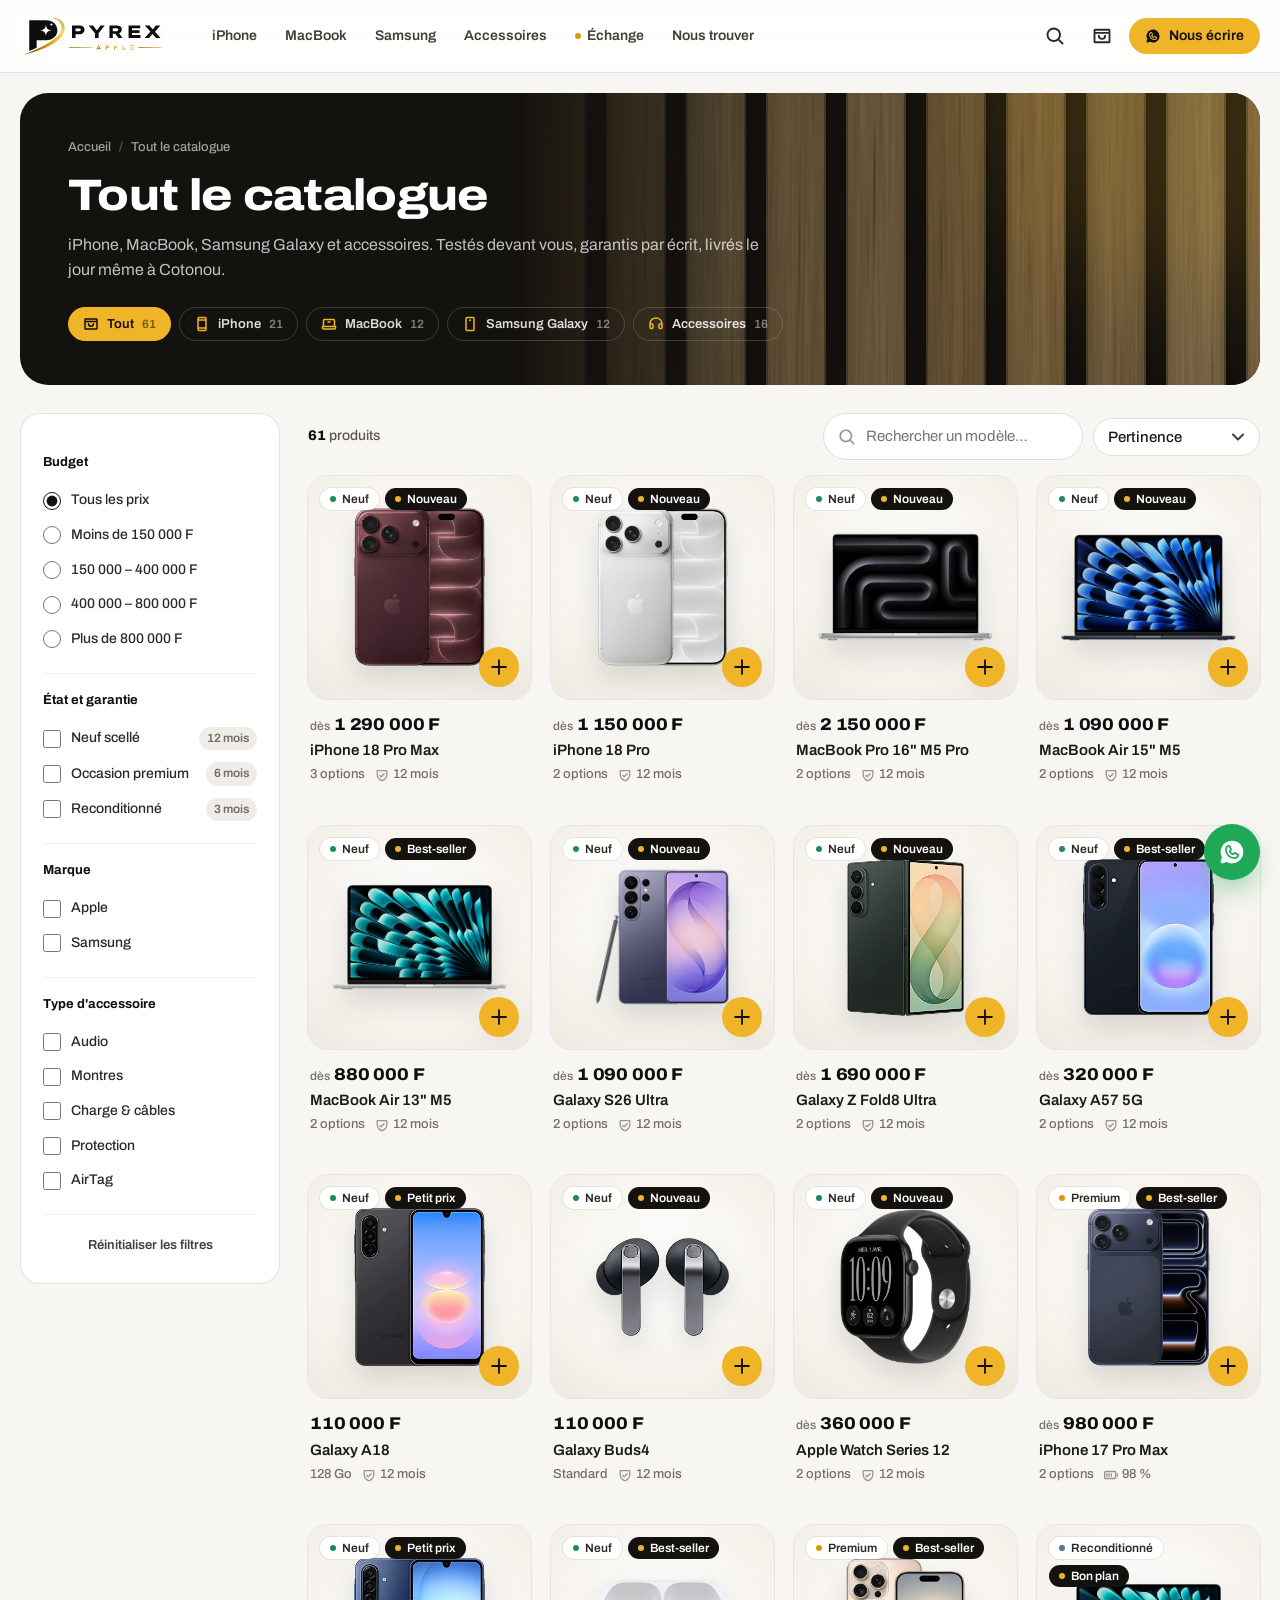
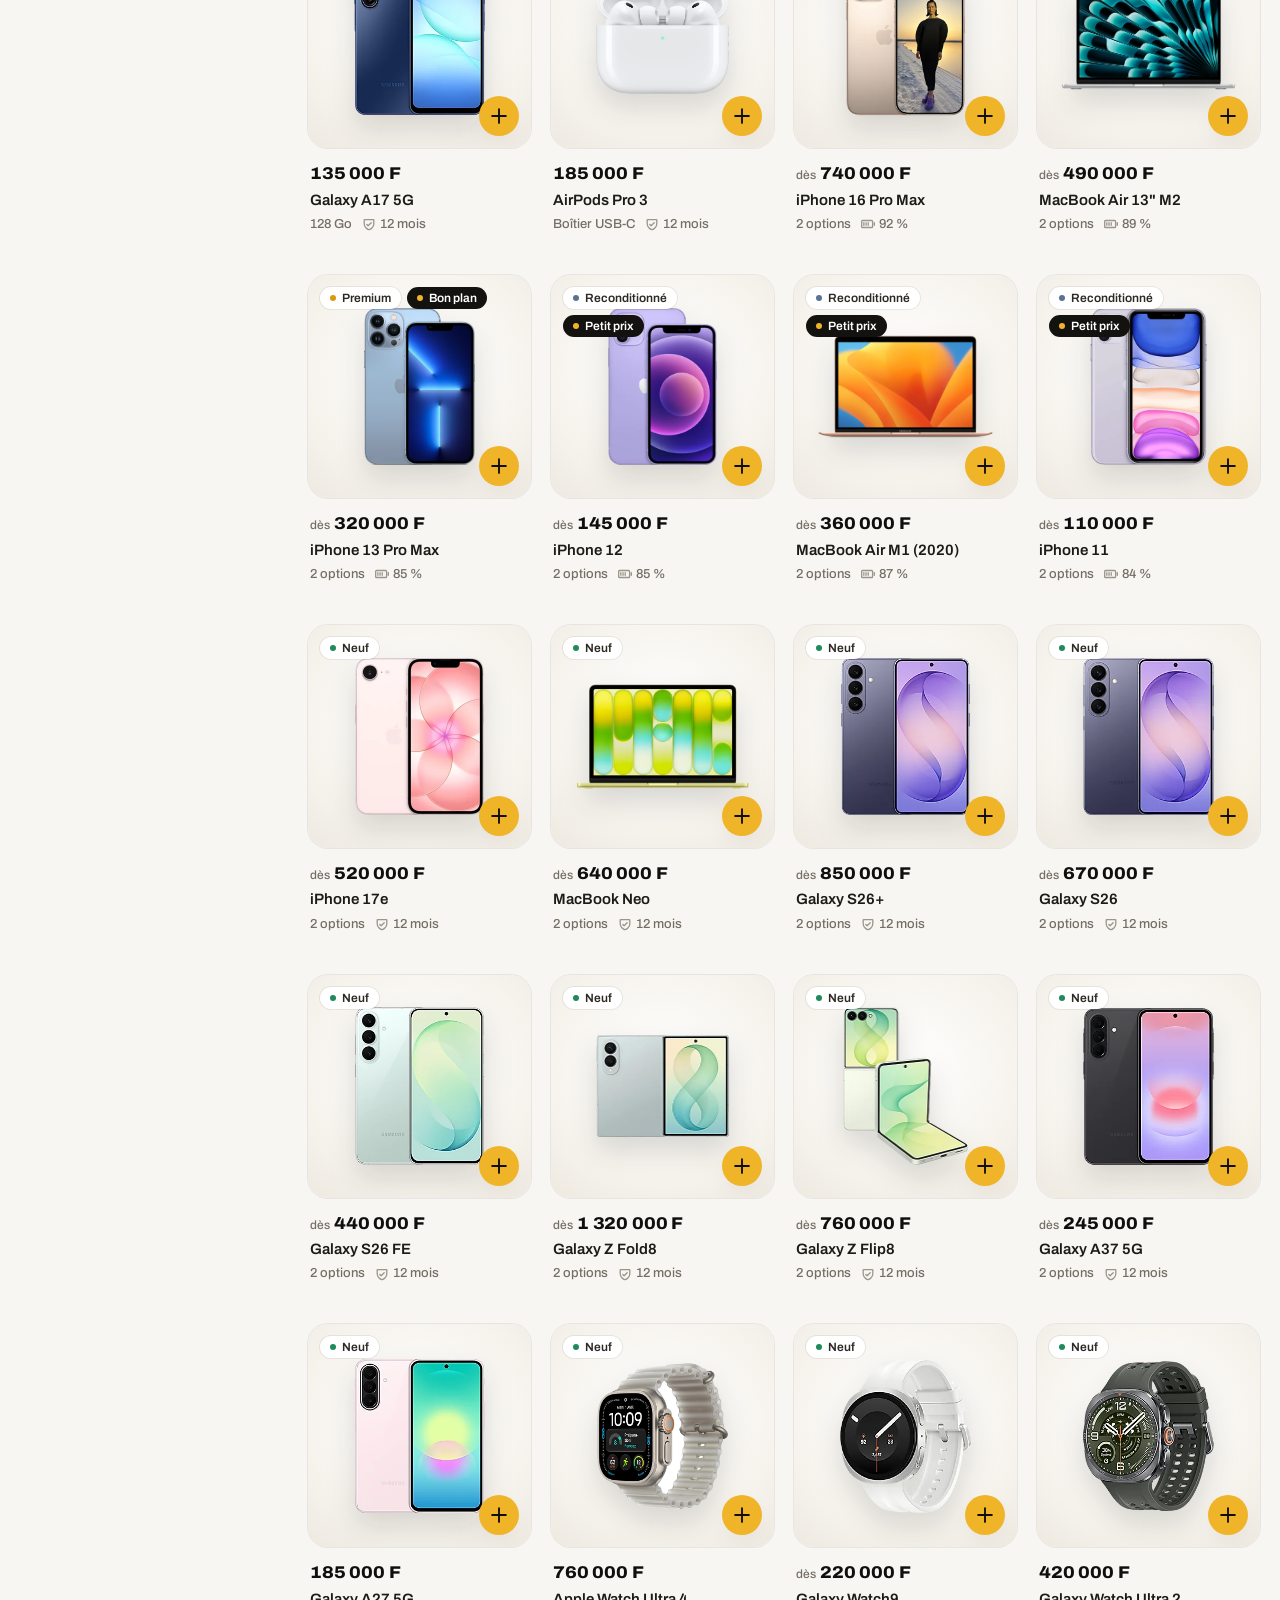
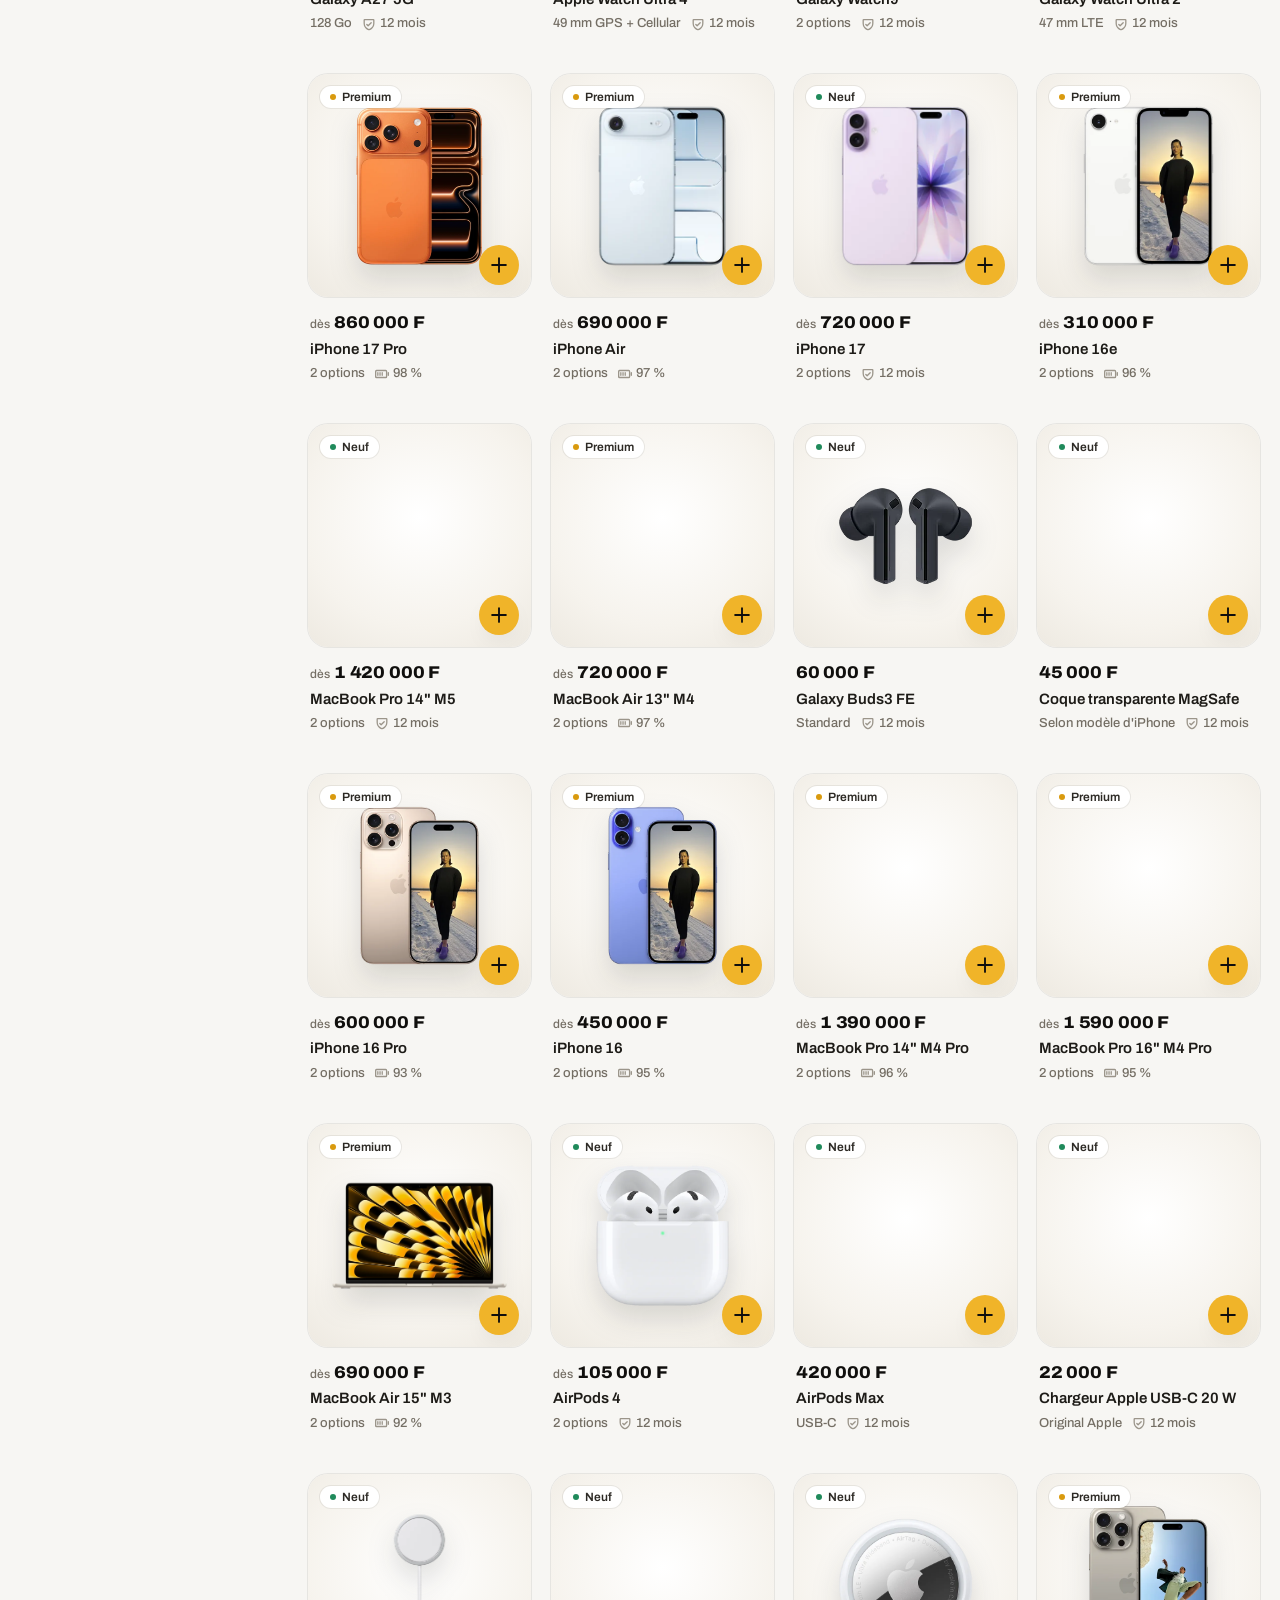
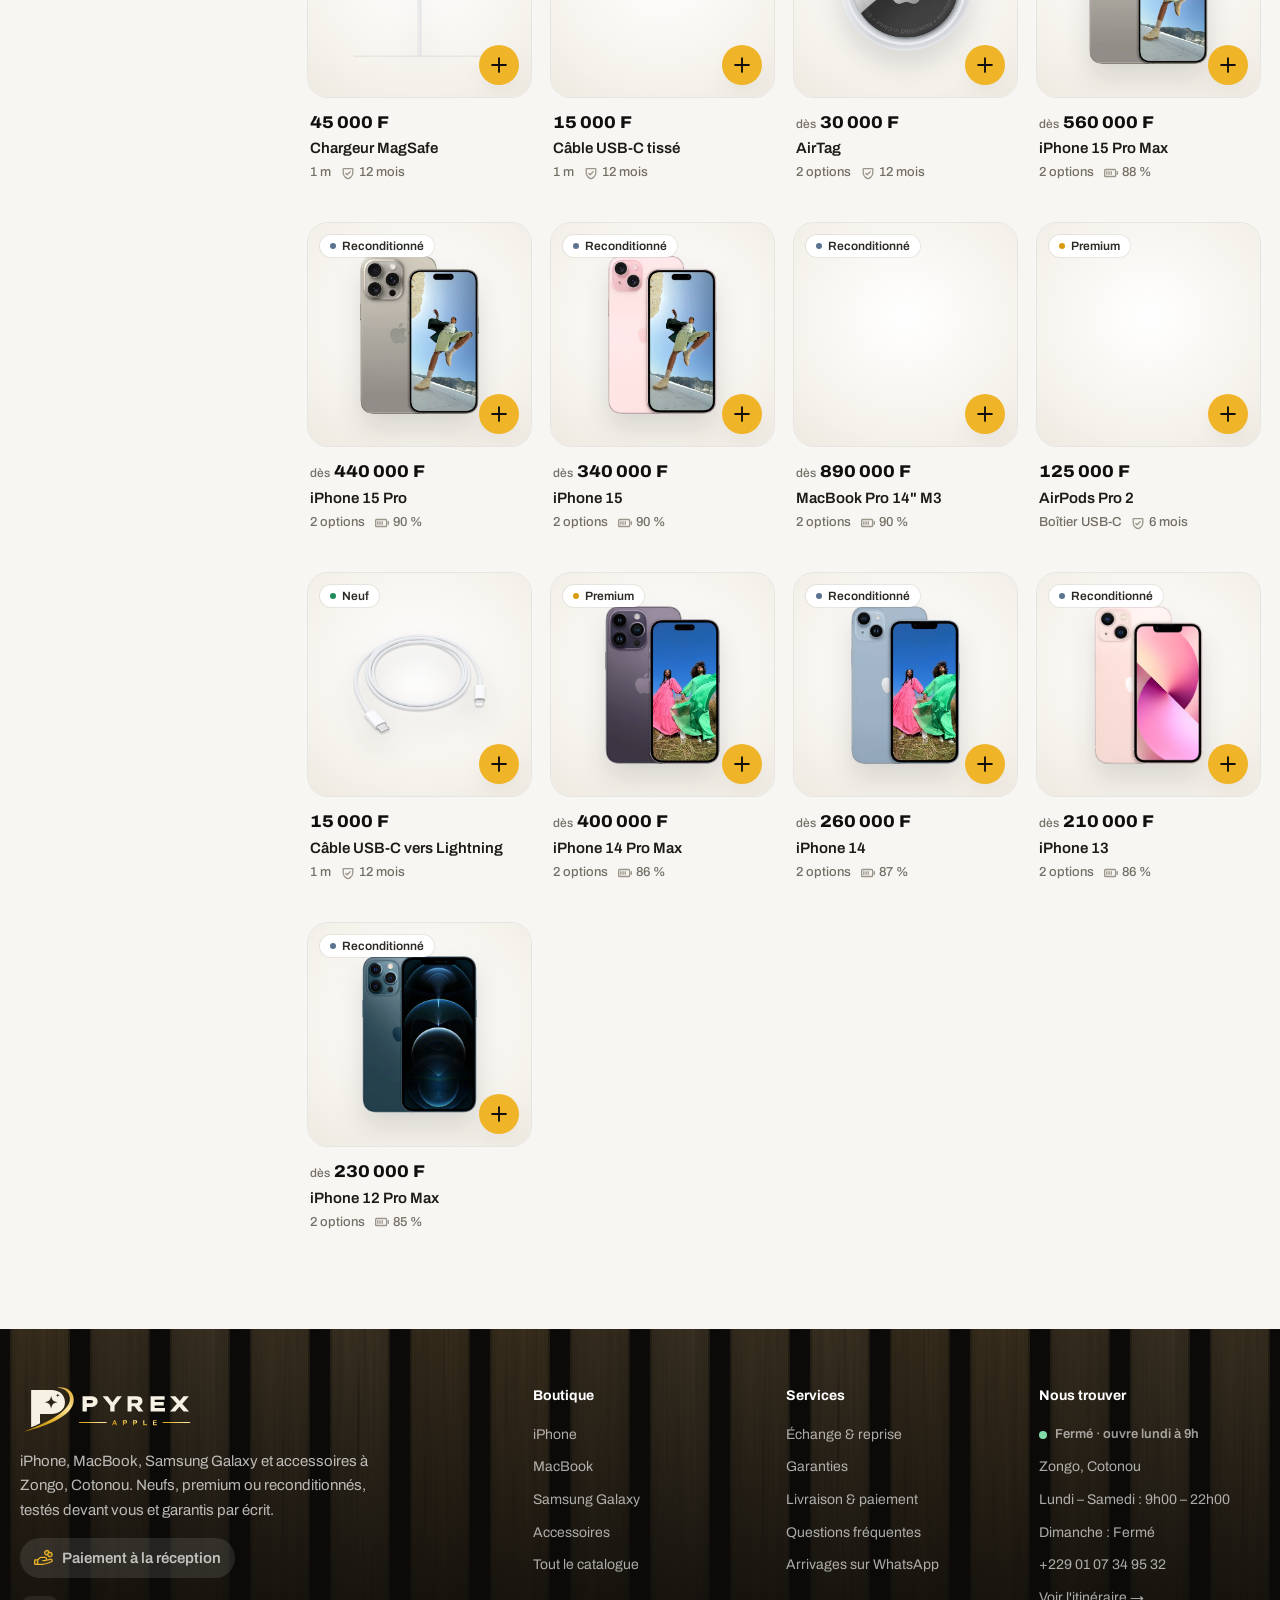
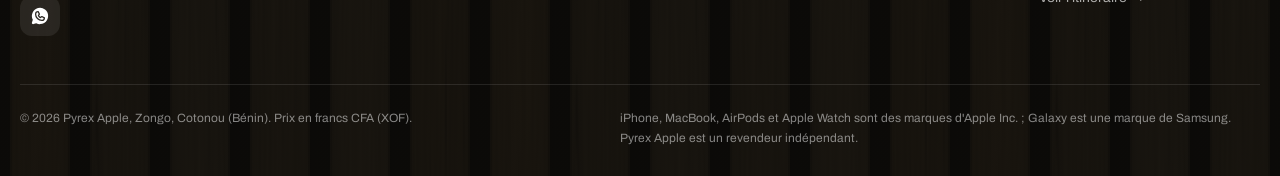
==== commit 0f760dc4: "Nouveau design inspiré d'Aximɛ" ====
--- a/boutique.html
+++ b/boutique.html
@@ -24,7 +24,7 @@
 
   <div class="container banner-wrap">
     <header class="banner">
-      <span class="wax wax--right" aria-hidden="true"></span><span class="glow" aria-hidden="true"></span>
+      <span class="wood wood--right" aria-hidden="true"></span><span class="glow" aria-hidden="true"></span>
       <nav class="crumbs" aria-label="Fil d'Ariane"><a href="index.html">Accueil</a><span aria-hidden="true">/</span><span id="shopCrumb">Boutique</span></nav>
       <h1 id="shopTitle">Boutique</h1>
       <p id="shopSub"></p>
--- a/assets/css/style.css
+++ b/assets/css/style.css
@@ -2,9 +2,9 @@
    PYREX APPLE — design system
    Même grammaire visuelle qu'Aximɛ : une seule police (Archivo,
    élargie pour les titres), un sombre de marque, un accent vif
-   pour les actions, des neutres teintés et le motif « wax ».
+   pour les actions, des neutres teintés et un motif de fond.
    Ici : noir onyx (l'enseigne), or (les actions), neutres sable.
-   Le motif wax est redessiné avec les orbites et l'étincelle du logo.
+   Le motif de fond reprend le mur de tasseaux en bois de la boutique.
    ============================================================= */
 :root {
   /* Noir de l'enseigne : la marque, les sections fortes */
@@ -49,8 +49,8 @@
   --ring: 0 0 0 1px rgb(16 15 13 / .07);
   --ease: cubic-bezier(.2, .8, .2, 1);
   --header-h: 72px;
-  /* Motif wax Pyrex : éventails d'orbites + étincelle du logo */
-  --wax: url("data:image/svg+xml,%3Csvg xmlns='http://www.w3.org/2000/svg' width='84' height='84'%3E%3Cg fill='none' stroke='%23000' stroke-width='1.6'%3E%3Ccircle r='35.7'/%3E%3Ccircle r='24.4'/%3E%3Ccircle r='12.6'/%3E%3Ccircle cx='84' cy='84' r='35.7'/%3E%3Ccircle cx='84' cy='84' r='24.4'/%3E%3Ccircle cx='84' cy='84' r='12.6'/%3E%3C/g%3E%3Cpath d='M42 34.5Q43.2 40.8 49.5 42Q43.2 43.2 42 49.5Q40.8 43.2 34.5 42Q40.8 40.8 42 34.5Z'/%3E%3Ccircle cx='84' r='2.2'/%3E%3Ccircle cy='84' r='2.2'/%3E%3C/svg%3E");
+  /* Mur de tasseaux en bois de la boutique (assets/img/bois-tasseaux.webp) */
+  --wood: url("../img/bois-tasseaux.webp");
 }
 
 *, *::before, *::after { box-sizing: border-box; }
@@ -82,10 +82,12 @@
 .wider { font-stretch: 125%; }
 .gold { color: var(--or-300); }
 
-/* ---------------- Motif wax ---------------- */
-.wax { position: absolute; inset: 0; pointer-events: none; background: currentColor; color: rgb(255 255 255 / .05);
-  -webkit-mask: var(--wax) 0 0 / 84px 84px repeat; mask: var(--wax) 0 0 / 84px 84px repeat; }
-.wax--right { left: 45%; right: -40px; }
+/* ---------------- Mur de tasseaux (comme dans la boutique) ---------------- */
+.wood { position: absolute; inset: 0; z-index: -1; pointer-events: none; background: var(--wood) 0 0 / 480px 900px repeat; }
+.wood::after { content: ""; position: absolute; inset: 0; background: var(--veil, rgb(20 18 14 / .8)); }
+.wood--right { left: 40%; -webkit-mask-image: linear-gradient(90deg, transparent 0%, #000 34%); mask-image: linear-gradient(90deg, transparent 0%, #000 34%); }
+.wood--blend::after { display: none; }
+.wood--blend { mix-blend-mode: multiply; opacity: var(--wood-o, .2); }
 .glow { position: absolute; pointer-events: none; border-radius: 50%; filter: blur(60px); }
 
 /* ---------------- Boutons ---------------- */
@@ -246,6 +248,7 @@
 /* ---------------- Héros ---------------- */
 .hero { position: relative; z-index: 2; background: var(--onyx-900); color: #fff; }
 .hero__bg { position: absolute; inset: 0; overflow: hidden; pointer-events: none; }
+.hero .wood { --veil: radial-gradient(70% 80% at 72% 40%, rgb(20 18 14 / .42), rgb(20 18 14 / .74)); }
 .hero__bg .glow--a { width: 420px; height: 420px; left: -180px; top: 30%; background: rgb(240 180 41 / .14); }
 .hero__bg .glow--b { width: 520px; height: 520px; right: -120px; top: -200px; background: rgb(240 180 41 / .1); }
 .hero__grid { position: relative; display: grid; grid-template-columns: minmax(0, 1.08fr) minmax(0, .92fr); gap: 40px 48px; align-items: center; padding-top: 56px; }
@@ -267,7 +270,6 @@
 .hero__visual { position: relative; width: 100%; max-width: 500px; margin-left: auto; align-self: end; }
 .stage { position: relative; display: block; overflow: hidden; border-radius: 36px 36px 0 0; aspect-ratio: 4 / 5;
   background: radial-gradient(85% 60% at 50% 38%, #fff 0%, #f5f0e6 52%, #e8dfcd 100%); text-decoration: none; color: var(--ink-950); }
-.stage .wax { color: rgb(140 95 9 / .07); }
 .stage__img { position: absolute; left: 57%; top: 6%; width: 70%; transform: translateX(-50%); filter: drop-shadow(0 30px 30px rgb(20 18 14 / .25)); transition: transform .7s var(--ease); }
 .stage:hover .stage__img { transform: translateX(-50%) translateY(-6px) scale(1.02); }
 .stage__tag { position: absolute; right: 16px; top: 16px; display: inline-flex; align-items: center; gap: 8px; padding: 7px 12px; border-radius: 999px; background: rgb(255 255 255 / .95); font-size: 12px; font-weight: 600; box-shadow: var(--lift); }
@@ -326,7 +328,7 @@
 /* ---------------- Rayons ---------------- */
 .cats { display: grid; grid-template-columns: repeat(4, minmax(0, 1fr)); gap: 16px; }
 .cat { position: relative; display: block; aspect-ratio: 4 / 5; border-radius: 22px; overflow: hidden; background: var(--onyx-800); color: #fff; text-decoration: none; isolation: isolate; }
-.cat .wax { color: rgb(255 255 255 / .07); }
+.cat .wood { z-index: -2; --veil: linear-gradient(180deg, rgb(20 18 14 / .5), rgb(20 18 14 / .7)); }
 .cat__img { position: absolute; z-index: -1; right: -6%; top: 6%; width: 82%; filter: drop-shadow(0 20px 22px rgb(0 0 0 / .45)); transition: transform .7s var(--ease); }
 .cat__img.is-wide { width: 112%; right: -26%; top: 18%; }
 .cat:hover .cat__img { transform: scale(1.06); }
@@ -394,11 +396,11 @@
 .bigcard > p { margin-top: 10px; }
 .bigcard--dark { background: var(--onyx-900); color: #fff; }
 .bigcard--dark > p { color: rgb(255 255 255 / .74); }
-.bigcard--dark .wax { color: rgb(255 255 255 / .04); }
+.bigcard--dark .wood { --veil: rgb(20 18 14 / .86); }
 .bigcard--dark .glow { width: 380px; height: 380px; right: -140px; bottom: -160px; background: rgb(240 180 41 / .22); }
 .bigcard--gold { background: var(--or-400); color: var(--ink-950); }
 .bigcard--gold > p { color: var(--ink-800); }
-.bigcard--gold .wax { color: rgb(16 15 13 / .05); }
+.bigcard--gold .wood { --wood-o: .16; }
 .ticks { list-style: none; padding: 0; margin: 24px 0 0; display: grid; gap: 12px; }
 .ticks li { display: flex; align-items: center; gap: 12px; font-size: 15px; }
 .ticks li > span { width: 24px; height: 24px; flex-shrink: 0; border-radius: 50%; display: grid; place-items: center; background: var(--or-400); color: var(--ink-950); }
@@ -491,7 +493,7 @@
 
 /* ---------------- Appel final ---------------- */
 .cta { position: relative; overflow: hidden; border-radius: 32px; background: var(--or-400); padding: 64px 48px; isolation: isolate; }
-.cta .wax { color: rgb(16 15 13 / .05); }
+.cta .wood { --wood-o: .16; }
 .cta__inner { position: relative; display: flex; flex-wrap: wrap; justify-content: space-between; align-items: center; gap: 28px; }
 .cta h2 { max-width: 40rem; font-size: clamp(1.75rem, 3.4vw, 2.6rem); font-stretch: 125%; line-height: 1.02; color: var(--ink-950); }
 .cta p { margin-top: 12px; font-size: 18px; color: var(--ink-800); }
@@ -500,9 +502,9 @@
 /* ---------------- Bandeau des pages internes ---------------- */
 .banner-wrap { padding-top: 20px; }
 .banner { position: relative; overflow: hidden; isolation: isolate; border-radius: 28px; background: var(--onyx-900); color: #fff; padding: 44px 48px; }
-.banner .wax { color: rgb(255 255 255 / .045); }
+.banner .wood { --veil: linear-gradient(90deg, rgb(20 18 14 / .7), rgb(20 18 14 / .5)); }
 .banner .glow { width: 420px; height: 420px; right: -140px; top: -220px; background: rgb(240 180 41 / .16); }
-.banner > * { position: relative; }
+.banner > :not(.wood):not(.glow) { position: relative; }
 .banner p { margin-top: 12px; max-width: 44rem; font-size: 16px; color: rgb(255 255 255 / .74); }
 .banner h1 { font-size: clamp(1.9rem, 3.6vw, 2.75rem); }
 .banner__chips { display: flex; flex-wrap: wrap; gap: 8px; margin-top: 24px; }
@@ -545,7 +547,6 @@
 .gallery { position: sticky; top: calc(var(--header-h) + 16px); }
 .gallery__stage { position: relative; aspect-ratio: 1 / .92; border-radius: 28px; overflow: hidden; display: grid; place-items: center; cursor: zoom-in; isolation: isolate;
   background: radial-gradient(75% 65% at 50% 42%, #fff 0%, #f5f0e6 60%, #ebe3d4 100%); box-shadow: var(--ring); }
-.gallery__stage .wax { color: rgb(140 95 9 / .05); z-index: -1; }
 .gallery__stage img { width: 56%; height: 78%; object-fit: contain; filter: drop-shadow(0 26px 26px rgb(20 18 14 / .2)); transition: transform .4s var(--ease); }
 .gallery__stage img.is-wide { width: 82%; height: 64%; }
 .gallery__stage.is-zoom img { transform: scale(1.7); }
@@ -699,7 +700,7 @@
 input[type="range"] { width: 100%; accent-color: var(--or-500); }
 output { font-weight: 800; color: var(--or-700); font-variant-numeric: tabular-nums; }
 .est { position: sticky; top: calc(var(--header-h) + 16px); overflow: hidden; isolation: isolate; padding: 30px; border-radius: 28px; background: var(--onyx-900); color: #fff; }
-.est .wax { color: rgb(255 255 255 / .04); z-index: -1; }
+.est .wood { --veil: rgb(20 18 14 / .86); z-index: -1; }
 .est .glow { width: 360px; height: 360px; right: -150px; bottom: -160px; background: rgb(240 180 41 / .22); z-index: -1; }
 .est__k { display: block; font-size: 13px; font-weight: 600; color: rgb(255 255 255 / .6); }
 .est__v { display: block; margin-top: 4px; font-size: 2rem; font-weight: 800; font-stretch: 112%; letter-spacing: -.01em; line-height: 1.15; color: #fff; font-variant-numeric: tabular-nums; }
@@ -722,8 +723,8 @@
 .note { margin-top: 18px; font-size: 13px; color: var(--ink-500); }
 
 /* ---------------- Pied de page ---------------- */
-.footer { position: relative; overflow: hidden; margin-top: 96px; background: var(--onyx-950); color: #fff; }
-.footer .wax { color: rgb(255 255 255 / .04); }
+.footer { position: relative; isolation: isolate; overflow: hidden; margin-top: 96px; background: var(--onyx-950); color: #fff; }
+.footer .wood { --veil: linear-gradient(180deg, rgb(11 10 8 / .8), rgb(11 10 8 / .94) 60%); }
 .footer__inner { position: relative; padding-block: 56px 28px; }
 .footer__top { display: grid; grid-template-columns: minmax(0, 1.3fr) minmax(0, 2fr); gap: 40px; }
 .footer__brand img { height: 48px; width: auto; }
